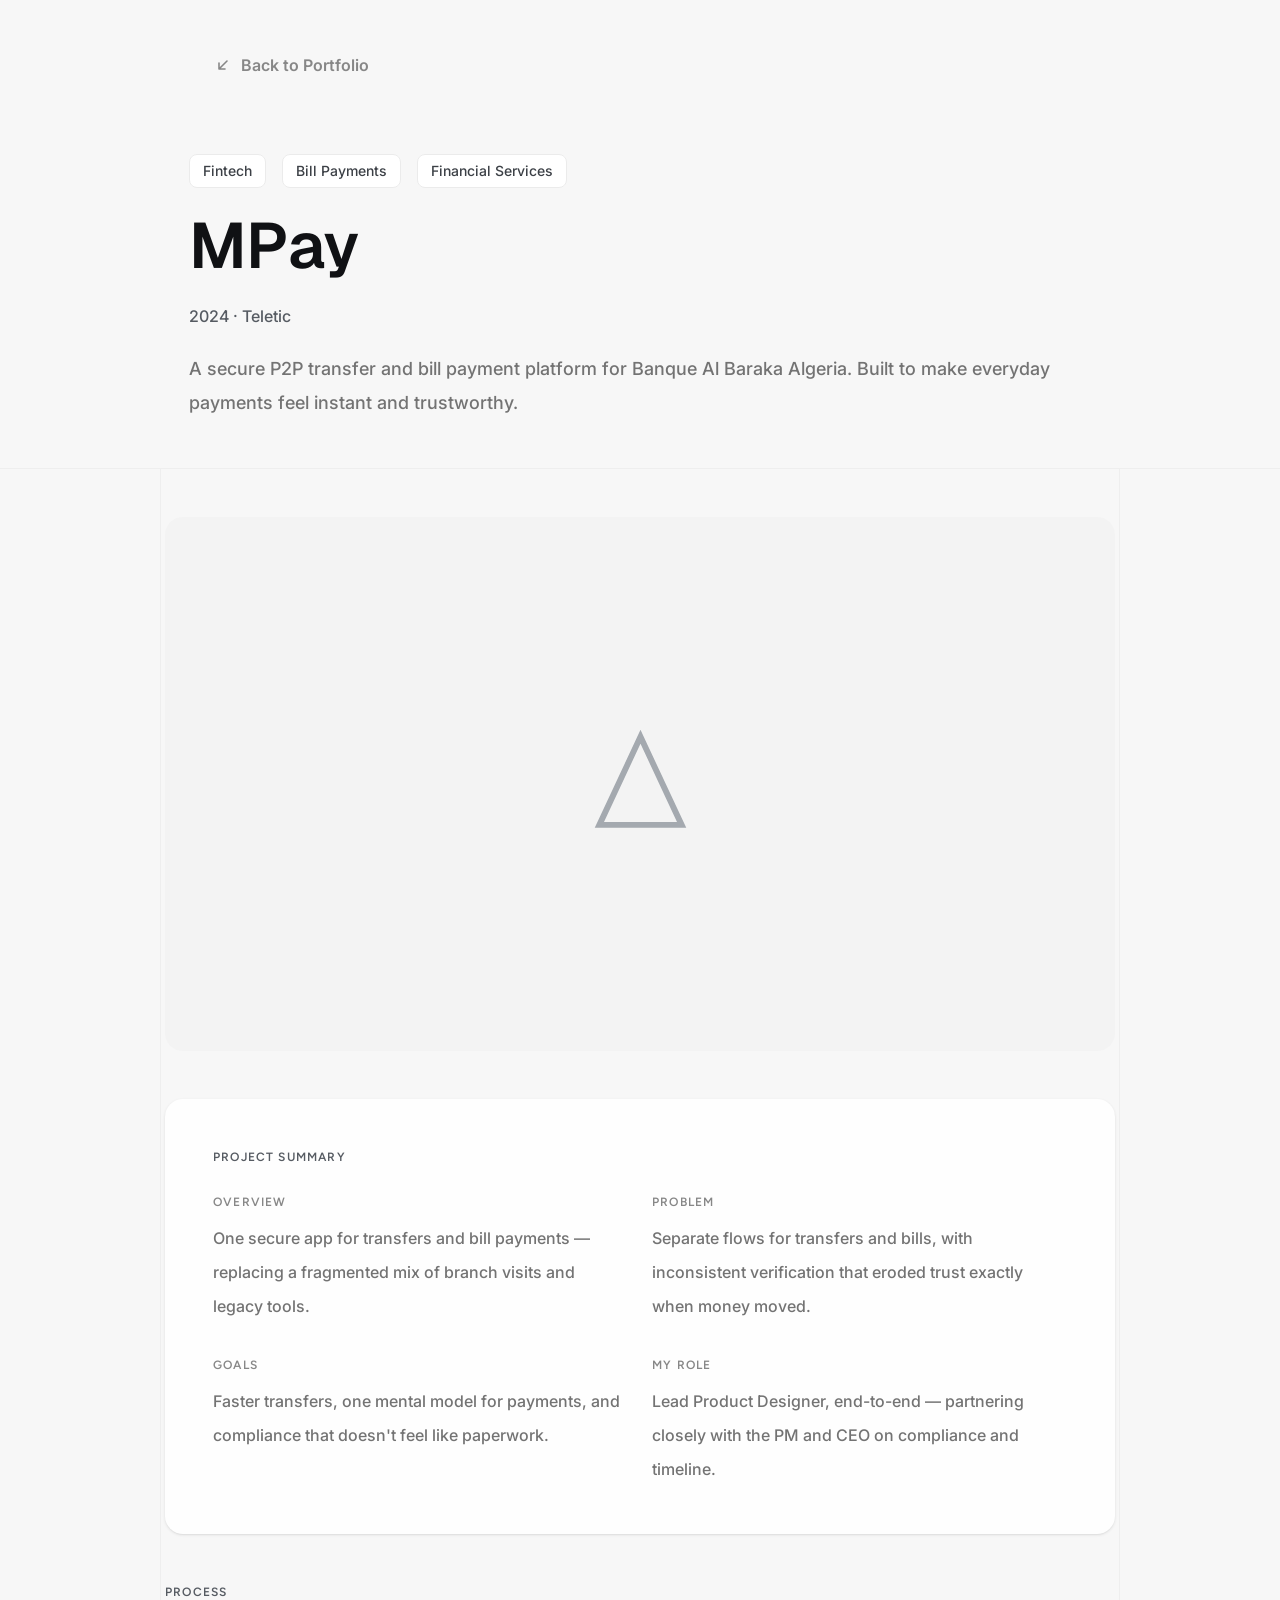
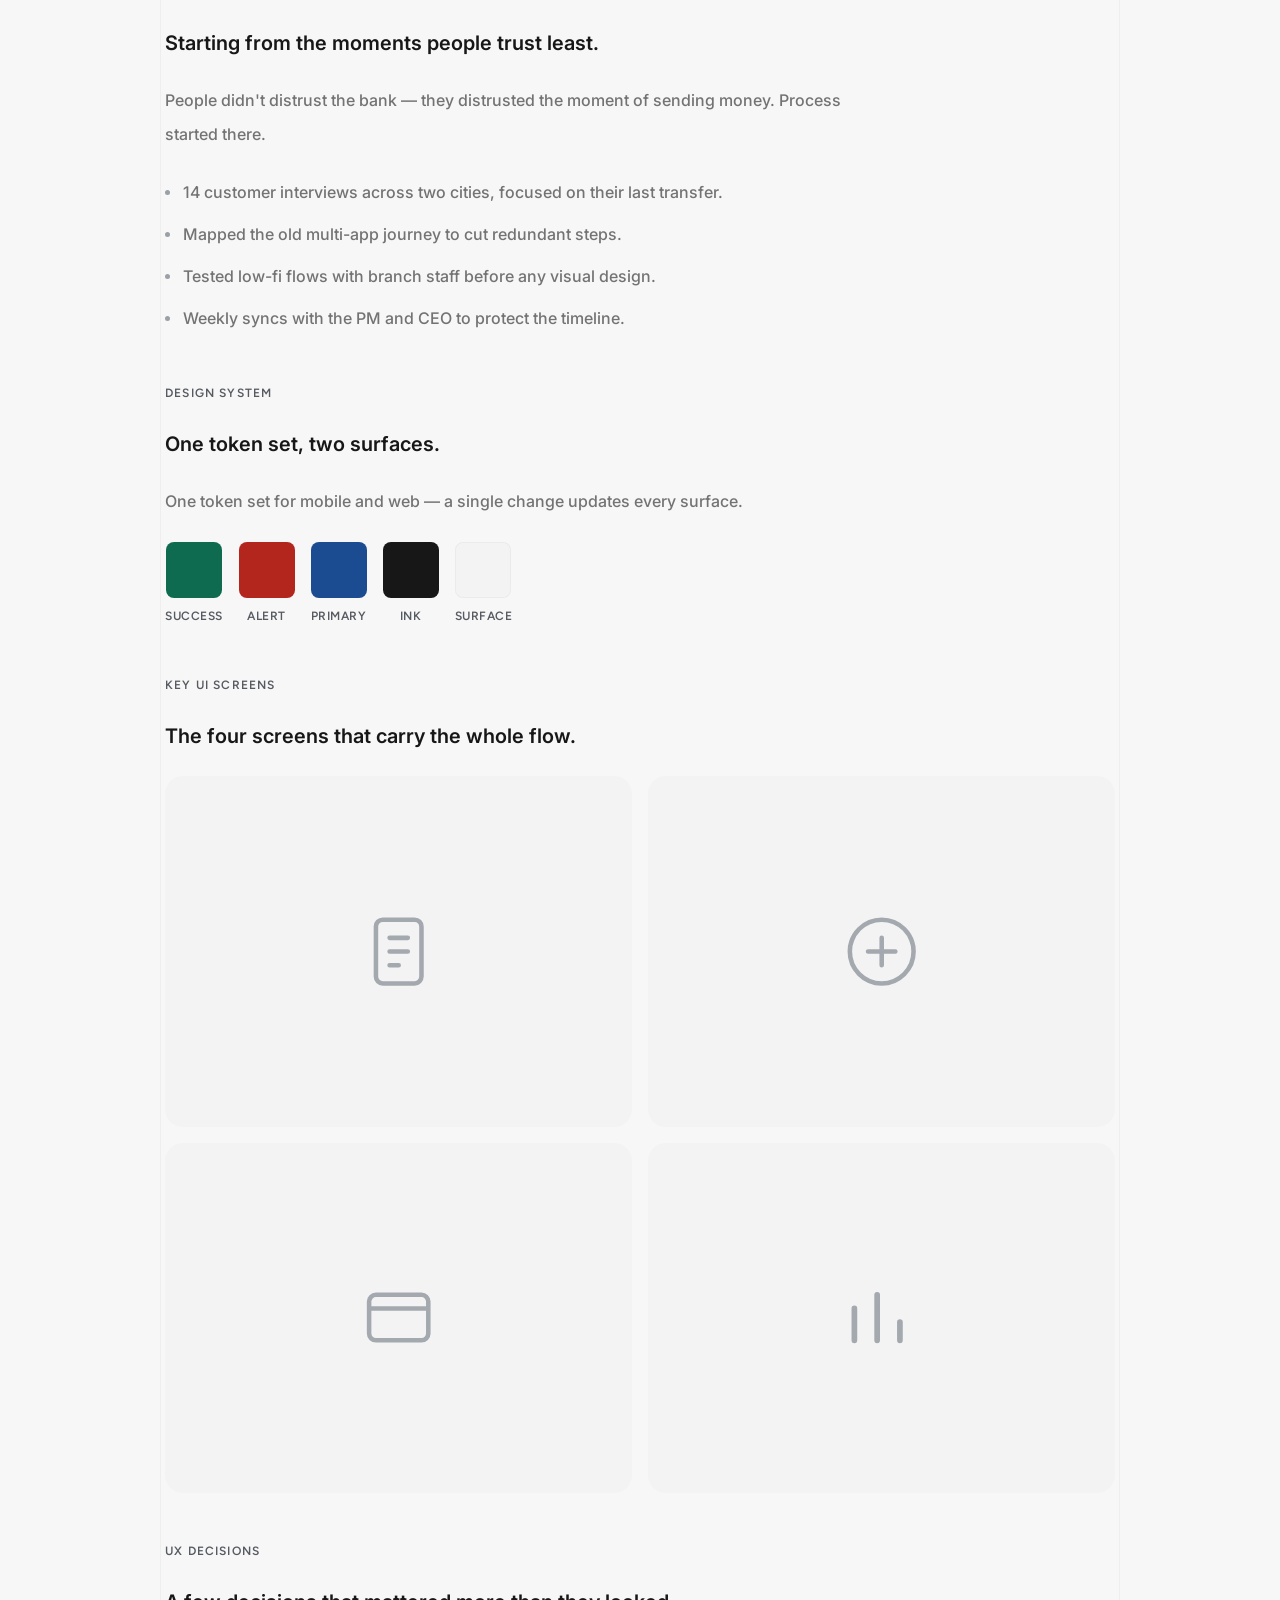
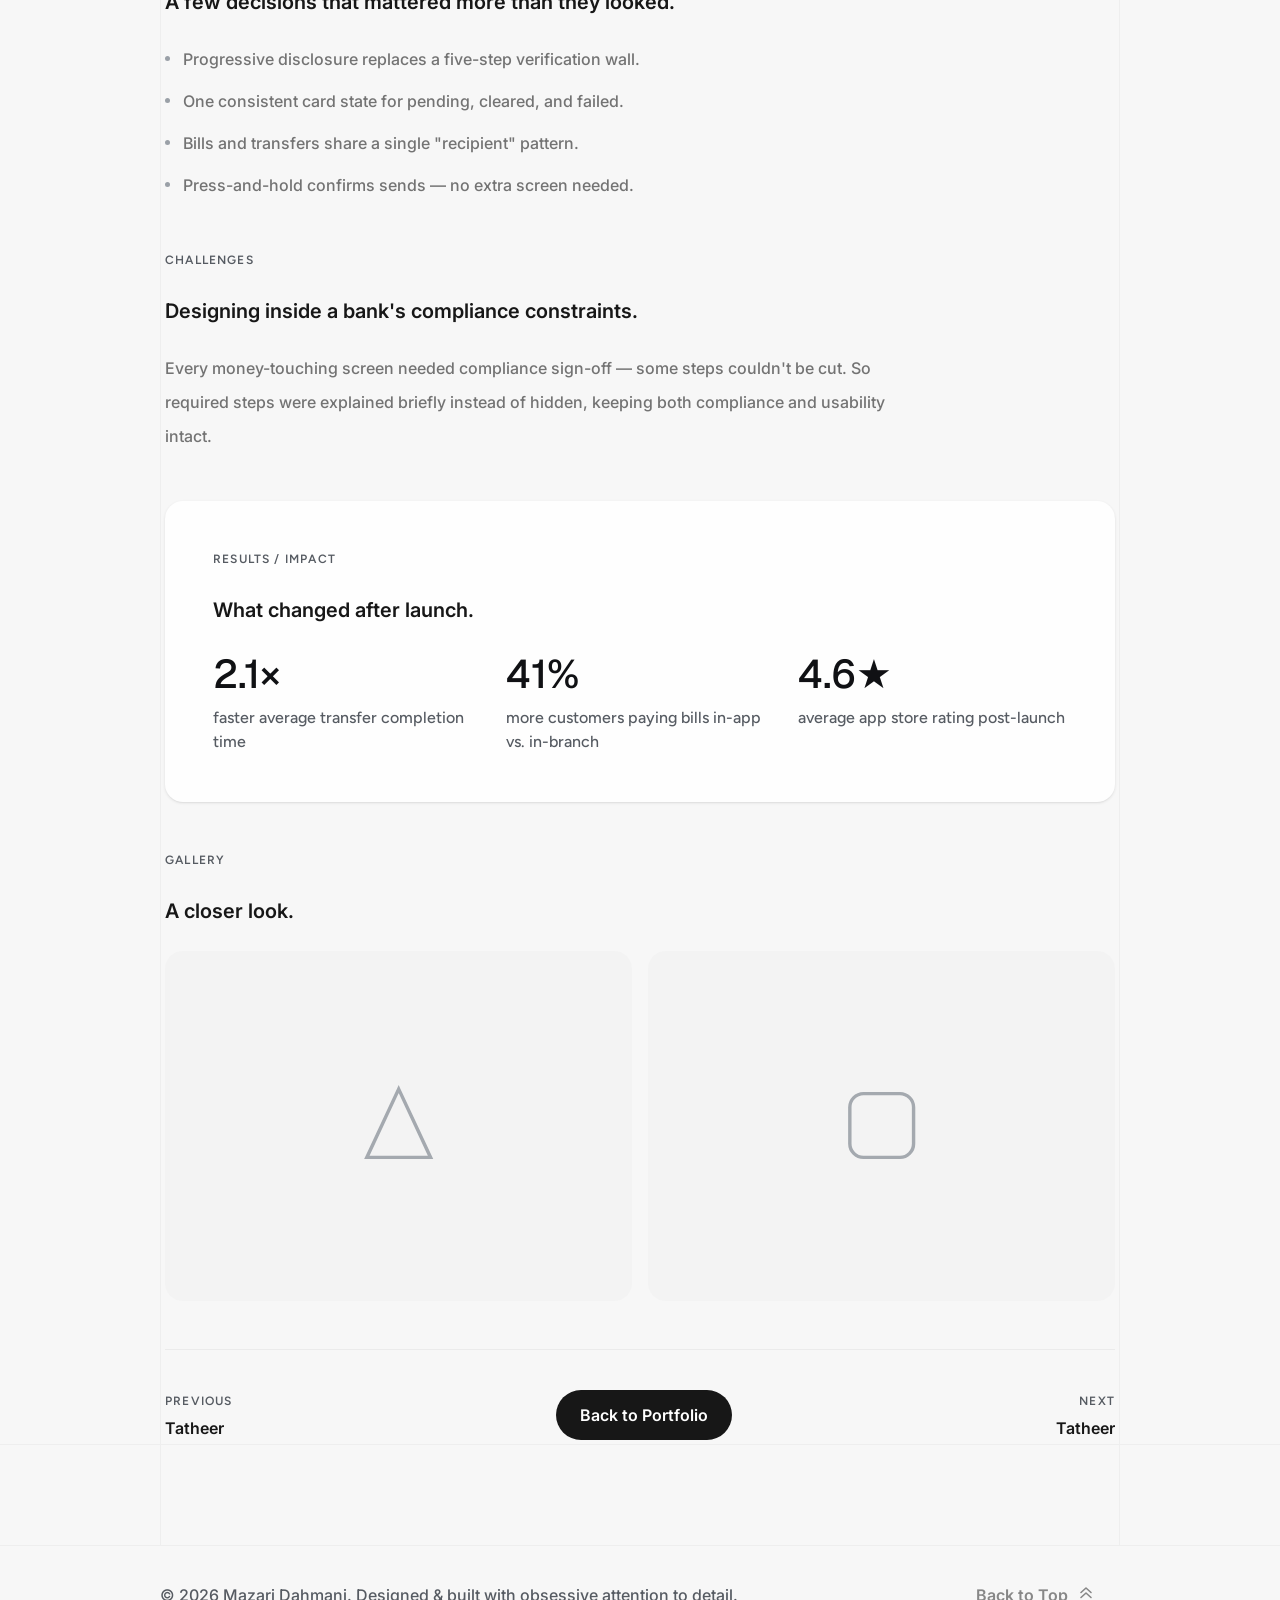
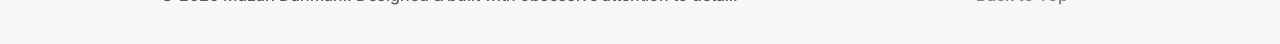
==== mpay.html @ 6eddabc9 "Initial commit" ====
<!DOCTYPE html>
<html lang="en">
<head>
<meta charset="UTF-8">
<meta name="viewport" content="width=device-width, initial-scale=1.0">
<title>MPay — Case Study — Mazari Dahmani</title>
<link rel="icon" href="assets/favicon/favicon.ico" sizes="any">
<link rel="icon" type="image/png" sizes="16x16" href="assets/favicon/favicon-16x16.png">
<link rel="icon" type="image/png" sizes="32x32" href="assets/favicon/favicon-32x32.png">
<link rel="icon" type="image/png" sizes="48x48" href="assets/favicon/favicon-48x48.png">
<link rel="apple-touch-icon" sizes="180x180" href="assets/favicon/apple-touch-icon.png">
<meta name="description" content="MPay — a P2P money transfer and bill payment platform designed for Banque Al Baraka Algeria, across mobile and web.">
<link rel="preconnect" href="https://fonts.googleapis.com">
<link rel="preconnect" href="https://fonts.gstatic.com" crossorigin>
<link href="https://fonts.googleapis.com/css2?family=Geist:wght@500;600&family=Inter:wght@500;600&family=Figtree:wght@500;600;700&display=swap" rel="stylesheet">
<link rel="stylesheet" href="styles/main.css">
<link rel="stylesheet" href="styles/case-study.css">
<link rel="stylesheet" href="styles/cursor.css">
</head>
<body class="cs-body" id="top">

<svg class="icon-sprite" aria-hidden="true">
  <symbol id="icon-arrow-up-right" viewBox="0 0 20 20"><path d="M6 14 14 6M8 6h6v6" stroke="currentColor" stroke-width="1.6" stroke-linecap="round" stroke-linejoin="round" fill="none"/></symbol>
  <symbol id="icon-chevrons-up" viewBox="0 0 20 20"><path d="M5 12.5 10 8l5 4.5M5 7.5 10 3l5 4.5" stroke="currentColor" stroke-width="1.6" stroke-linecap="round" stroke-linejoin="round" fill="none"/></symbol>
</svg>

<main>

  <!-- No top nav on case study pages, by design — immersive, project-focused. -->
  <section class="hero-guide">
    <div class="cs-back-wrap" style="padding-left:24px;padding-right:24px;">
      <a class="btn btn-ghost cs-back" href="index.html#work"><svg viewBox="0 0 20 20"><use href="#icon-arrow-up-right"/></svg>Back to Portfolio</a>
    </div>
    <div class="hero-inner">
      <div class="tag-row">
        <span class="tag">Fintech</span>
        <span class="tag">Bill Payments</span>
        <span class="tag">Financial Services</span>
      </div>
      <h1 class="hero-heading">MPay</h1>
      <div class="cs-hero-meta">
        <p class="exp-dates" style="margin:0;">2024 · Teletic</p>
      </div>
      <p class="hero-lede">A secure P2P transfer and bill payment platform for Banque Al Baraka Algeria. Built to make everyday payments feel instant and trustworthy.</p>
    </div>
  </section>

  <div class="full-bleed-divider"></div>

  <div class="column-guide">
    <div class="section-shell" style="padding-top:48px;">

      <div class="cs-media cs-media-hero reveal">
        <svg viewBox="0 0 40 40" fill="none"><path d="M20 4 34 34H6L20 4Z" stroke="currentColor" stroke-width="2"/></svg>
      </div>

      <div class="cs-card reveal">
        <span class="cs-label">Project Summary</span>
        <div class="cs-grid-2">
          <div class="cs-stack" style="gap:8px;">
            <span class="cs-label" style="color:var(--ink-450);">Overview</span>
            <p class="cs-text">One secure app for transfers and bill payments — replacing a fragmented mix of branch visits and legacy tools.</p>
          </div>
          <div class="cs-stack" style="gap:8px;">
            <span class="cs-label" style="color:var(--ink-450);">Problem</span>
            <p class="cs-text">Separate flows for transfers and bills, with inconsistent verification that eroded trust exactly when money moved.</p>
          </div>
          <div class="cs-stack" style="gap:8px;">
            <span class="cs-label" style="color:var(--ink-450);">Goals</span>
            <p class="cs-text">Faster transfers, one mental model for payments, and compliance that doesn't feel like paperwork.</p>
          </div>
          <div class="cs-stack" style="gap:8px;">
            <span class="cs-label" style="color:var(--ink-450);">My Role</span>
            <p class="cs-text">Lead Product Designer, end-to-end — partnering closely with the PM and CEO on compliance and timeline.</p>
          </div>
        </div>
      </div>

      <div class="cs-flow reveal">
        <span class="cs-label">Process</span>
        <h2 class="case-title">Starting from the moments people trust least.</h2>
        <p class="cs-text">People didn't distrust the bank — they distrusted the moment of sending money. Process started there.</p>
        <ul class="exp-bullets">
          <li><p>14 customer interviews across two cities, focused on their last transfer.</p></li>
          <li><p>Mapped the old multi-app journey to cut redundant steps.</p></li>
          <li><p>Tested low-fi flows with branch staff before any visual design.</p></li>
          <li><p>Weekly syncs with the PM and CEO to protect the timeline.</p></li>
        </ul>
      </div>

      <div class="cs-flow reveal">
        <span class="cs-label">Design System</span>
        <h2 class="case-title">One token set, two surfaces.</h2>
        <p class="cs-text">One token set for mobile and web — a single change updates every surface.</p>
        <div class="cs-swatch-row">
          <div class="cs-swatch"><div class="cs-swatch-chip" style="background:#0f6b4f"></div><span class="cs-label" style="letter-spacing:0.5px;">Success</span></div>
          <div class="cs-swatch"><div class="cs-swatch-chip" style="background:#b3261e"></div><span class="cs-label" style="letter-spacing:0.5px;">Alert</span></div>
          <div class="cs-swatch"><div class="cs-swatch-chip" style="background:#1b4b91"></div><span class="cs-label" style="letter-spacing:0.5px;">Primary</span></div>
          <div class="cs-swatch"><div class="cs-swatch-chip" style="background:#171717"></div><span class="cs-label" style="letter-spacing:0.5px;">Ink</span></div>
          <div class="cs-swatch"><div class="cs-swatch-chip" style="background:#f3f3f3;box-shadow:inset 0 0 0 1px #ebebeb"></div><span class="cs-label" style="letter-spacing:0.5px;">Surface</span></div>
        </div>
      </div>

      <div class="cs-flow reveal">
        <span class="cs-label">Key UI Screens</span>
        <h2 class="case-title">The four screens that carry the whole flow.</h2>
        <div class="cs-screens-grid">
          <div class="cs-screen"><svg viewBox="0 0 40 40" fill="none"><rect x="10" y="6" width="20" height="28" rx="3" stroke="currentColor" stroke-width="2"/><path d="M16 14h8M16 20h8M16 26h4" stroke="currentColor" stroke-width="2" stroke-linecap="round"/></svg></div>
          <div class="cs-screen"><svg viewBox="0 0 40 40" fill="none"><circle cx="20" cy="20" r="14" stroke="currentColor" stroke-width="2"/><path d="M14 20h12M20 14v12" stroke="currentColor" stroke-width="2" stroke-linecap="round"/></svg></div>
          <div class="cs-screen"><svg viewBox="0 0 40 40" fill="none"><rect x="7" y="10" width="26" height="20" rx="3" stroke="currentColor" stroke-width="2"/><path d="M7 16h26" stroke="currentColor" stroke-width="2"/></svg></div>
          <div class="cs-screen"><svg viewBox="0 0 40 40" fill="none"><path d="M8 30V16M18 30V10M28 30v-8" stroke="currentColor" stroke-width="2.5" stroke-linecap="round"/></svg></div>
        </div>
      </div>

      <div class="cs-flow reveal">
        <span class="cs-label">UX Decisions</span>
        <h2 class="case-title">A few decisions that mattered more than they looked.</h2>
        <ul class="exp-bullets">
          <li><p>Progressive disclosure replaces a five-step verification wall.</p></li>
          <li><p>One consistent card state for pending, cleared, and failed.</p></li>
          <li><p>Bills and transfers share a single "recipient" pattern.</p></li>
          <li><p>Press-and-hold confirms sends — no extra screen needed.</p></li>
        </ul>
      </div>

      <div class="cs-flow reveal">
        <span class="cs-label">Challenges</span>
        <h2 class="case-title">Designing inside a bank's compliance constraints.</h2>
        <p class="cs-text">Every money-touching screen needed compliance sign-off — some steps couldn't be cut. So required steps were explained briefly instead of hidden, keeping both compliance and usability intact.</p>
      </div>

      <div class="cs-card reveal">
        <span class="cs-label">Results / Impact</span>
        <h2 class="case-title">What changed after launch.</h2>
        <div class="cs-stats-grid">
          <div class="cs-stat"><span class="section-heading">2.1×</span><span class="proof-views">faster average transfer completion time</span></div>
          <div class="cs-stat"><span class="section-heading">41%</span><span class="proof-views">more customers paying bills in-app vs. in-branch</span></div>
          <div class="cs-stat"><span class="section-heading">4.6★</span><span class="proof-views">average app store rating post-launch</span></div>
        </div>
      </div>

      <div class="cs-flow reveal">
        <span class="cs-label">Gallery</span>
        <h2 class="case-title">A closer look.</h2>
        <div class="cs-gallery-grid">
          <div class="cs-gallery-item"><svg viewBox="0 0 40 40" fill="none"><path d="M20 4 34 34H6L20 4Z" stroke="currentColor" stroke-width="1.5"/></svg></div>
          <div class="cs-gallery-item"><svg viewBox="0 0 40 40" fill="none"><rect x="6" y="6" width="28" height="28" rx="6" stroke="currentColor" stroke-width="1.5"/></svg></div>
        </div>
      </div>

      <nav class="cs-prevnext" aria-label="Case study navigation">
        <a class="cs-prevnext-link" href="tatheer.html">
          <span class="cs-label">Previous</span>
          <span class="exp-role" style="margin:0;">Tatheer</span>
        </a>
        <a class="btn btn-dark" href="index.html#work">Back to Portfolio</a>
        <a class="cs-prevnext-link align-end" href="tatheer.html">
          <span class="cs-label">Next</span>
          <span class="exp-role" style="margin:0;">Tatheer</span>
        </a>
      </nav>

    </div>

    <div class="divider-inline"></div>
    <div class="spacer-band"></div>
  </div>

  <div class="full-bleed-divider"></div>

  <footer class="container-960">
    <div class="site-footer">
      <div>
        <p class="footer-copy">© 2026 Mazari Dahmani. Designed &amp; built with obsessive attention to detail.</p>
      </div>
      <a class="btn btn-ghost footer-top-btn" href="#top">Back to Top <svg><use href="#icon-chevrons-up"/></svg></a>
    </div>
  </footer>

</main>

<script src="scripts/main.js"></script>
<script src="scripts/case-study.js"></script>
<script src="scripts/cursor.js"></script>
</body>
</html>
---- styles/main.css ----
/* ==========================================================================
   MAZARI DAHMANI — PORTFOLIO
   Rebuilt directly from Figma inspection (get_metadata / get_design_context /
   get_variable_defs on node 4895:38312). Every color, spacing, and divider
   value below traces to that data — see FIGMA_QA.md for the source mapping.
   ========================================================================== */

/* ---------- Tokens ---------- */
:root {
  /* surfaces */
  --bg-page: #f7f7f7;
  --card-bg: #fefefe;
  --cert-card-bg: #fefefe;
  --contact-bg: #1b1d21;
  --contact-ring: #f6f7f8;

  /* ink */
  --ink-900: #101114;
  --ink-850: #171717;
  --ink-700: #565b62;
  --ink-600: #737373;
  --ink-500: #7d8289;
  --ink-450: #878787;
  --ink-400: #a4a9af;
  --ink-350: #9aa0a7;
  --ink-300: #3c4046;
  --contact-fg: #f6f7f8;
  --contact-muted: #9aa0a7;

  /* lines */
  --line-hero-guide: #f7f7f7;   /* hero-only vertical guide */
  --line-guide: #eee;           /* main vertical guide + all horizontal dividers */
  --line-tag: #ebebeb;          /* tag/pill borders */
  --line-badge: rgba(16, 17, 20, 0.08);
  --line-contact: rgba(246, 247, 248, 0.14);
  --line-secondary: #ccccc9;    /* Colour/Border/secondary token — contact panel ring */

  /* radius */
  --r-pill: 40px;
  --r-lg: 18px;
  --r-md: 12px;
  --r-sm: 8px;

  /* shadow/sm (two-layer, from Figma variable defs) */
  --shadow-card: 0 1px 3px 0 rgba(0, 0, 0, 0.1), 0 1px 2px -1px rgba(0, 0, 0, 0.1);
  --shadow-card-hover: 0 10px 20px -14px rgba(16, 17, 20, 0.10), 0 2px 6px -2px rgba(16, 17, 20, 0.05);

  /* type */
  --font-geist: 'Geist', sans-serif;
  --font-inter: 'Inter', sans-serif;
  --font-figtree: 'Figtree', sans-serif;

  /* layout */
  --content-w: 960px;
  --guide-inset: 4px;
}

* { box-sizing: border-box; }
html { scroll-behavior: smooth; }

body {
  margin: 0;
  background: var(--bg-page);
  font-family: var(--font-inter);
  color: var(--ink-900);
  -webkit-font-smoothing: antialiased;
  overflow-x: hidden;
}

img, svg { display: block; max-width: 100%; }
a { color: inherit; text-decoration: none; }
button { font: inherit; cursor: pointer; }
ul { margin: 0; padding: 0; list-style: none; }
p { margin: 0; }

:focus-visible {
  outline: 2px solid var(--ink-850);
  outline-offset: 2px;
}

@media (prefers-reduced-motion: reduce) {
  html { scroll-behavior: auto; }
  * { animation-duration: 0.01ms !important; transition-duration: 0.01ms !important; }
}

.icon-sprite { position: absolute; width: 0; height: 0; overflow: hidden; }

/* ---------- Layout helpers ---------- */
.container-960 {
  width: min(var(--content-w), 100% - 32px);
  margin-inline: auto;
}

.full-bleed-divider {
  height: 1px;
  width: 100%;
  background: var(--line-guide);
}

.hero-guide {
  width: min(var(--content-w), 100% - 32px);
  margin-inline: auto;
  border-left: 1px solid var(--line-hero-guide);
  border-right: 1px solid var(--line-hero-guide);
  padding-inline: var(--guide-inset);
}

.column-guide {
  width: min(var(--content-w), 100% - 32px);
  margin-inline: auto;
  border-left: 1px solid var(--line-guide);
  border-right: 1px solid var(--line-guide);
  padding-inline: var(--guide-inset);
}

.spacer-band { height: 100px; }

/* Every divider node in Figma is x:0, width:1280 — i.e. it spans the full
   root frame edge-to-edge, not just the 960px guide column it visually
   sits between. Confirmed via get_metadata on multiple divider nodes
   (4895:38348, 4895:38501, etc.) — all report width:1280 regardless of
   position in the stack. Since these dividers are nested inside
   .column-guide (960px, centered, padded), a plain 100% width only
   reaches the guide's own width — this formula breaks them out to the
   true viewport width instead, and stays correct at any breakpoint
   because .column-guide is itself always centered with symmetric padding. */
.divider-inline {
  height: 1px;
  background: var(--line-guide);
  width: 100vw;
  margin-left: calc(50% - 50vw);
}

.eyebrow-row { display: flex; flex-direction: column; gap: 16px; align-items: flex-start; padding-inline: 24px; }

.eyebrow-badge {
  display: inline-flex;
  align-items: center;
  align-self: flex-start;
  gap: 8px;
  padding: 8px 12px;
  background: var(--card-bg);
  border: 1px solid var(--line-badge);
  border-radius: var(--r-md);
  box-shadow: var(--shadow-card);
  font-family: var(--font-figtree);
  font-weight: 600;
  font-size: 12px;
  line-height: 21px;
  letter-spacing: 1.18px;
  text-transform: uppercase;
  color: var(--ink-700);
}

.section-heading {
  font-family: var(--font-geist);
  font-weight: 500;
  font-size: 40px;
  line-height: 48px;
  color: var(--ink-900);
  max-width: 640px;
}

.section-shell {
  padding-top: 89px;
  padding-bottom: 4px;
  display: flex;
  flex-direction: column;
  gap: 48px;
}

/* ---------- Buttons & tags ---------- */
.btn {
  display: inline-flex;
  align-items: center;
  justify-content: center;
  gap: 8px;
  border-radius: var(--r-pill);
  font-family: var(--font-inter);
  font-weight: 600;
  font-size: 16px;
  line-height: 22px;
  white-space: nowrap;
  border: none;
  padding: 14px 24px;
  transition: background-color 250ms ease-out, color 250ms ease-out, border-color 250ms ease-out, transform 250ms ease-out, box-shadow 250ms ease-out;
}

.btn-dark { background: var(--ink-850); color: #fff; }
.btn-dark:hover { background: var(--ink-900); transform: translateY(-4px); box-shadow: var(--shadow-card-hover); }
.btn-ghost { background: transparent; color: var(--ink-450); }
.btn-ghost:hover { background: var(--line-guide); color: var(--ink-900); transform: translateY(-4px); box-shadow: var(--shadow-card-hover); }
.btn-outline {
  background: transparent;
  color: var(--ink-850);
  border: 1.5px solid var(--line-hero-guide);
  padding: 14px 20px;
  align-self: flex-start;
}
.btn-light { background: var(--card-bg); color: var(--contact-bg); width: 100%; }
.btn-light:hover { background: var(--line-guide); transform: translateY(-4px); box-shadow: var(--shadow-card-hover); }

.btn svg { width: 20px; height: 20px; flex-shrink: 0; }
.tag-row { display: flex; gap: 16px; align-items: flex-start; flex-wrap: wrap; }
.tag {
  background: #fff;
  border: 1px solid var(--line-tag);
  border-radius: var(--r-sm);
  padding: 7px 13px;
  font-family: var(--font-inter);
  font-weight: 500;
  font-size: 14px;
  line-height: 18px;
  color: var(--ink-300);
}

/* ---------- Nav ---------- */
.site-nav-wrap {
  position: sticky;
  top: 24px;
  z-index: 40;
  display: flex;
  justify-content: center;
  padding: 0 16px;
}

.site-nav {
  display: flex;
  align-items: center;
  gap: 4px;
  background: rgba(254, 254, 254, 0.5);
  border-radius: 44px;
  padding: 8px 16px;
  max-width: 100%;
  overflow-x: auto;
}

.nav-link {
  display: inline-flex;
  align-items: center;
  gap: 8px;
  padding: 12px 20px;
  border-radius: var(--r-pill);
  font-family: var(--font-inter);
  font-weight: 600;
  font-size: 14px;
  line-height: 22px;
  color: var(--ink-700);
  background: transparent;
  border: none;
  white-space: nowrap;
  transition: color 250ms ease-out, background-color 250ms ease-out, transform 250ms ease-out, box-shadow 250ms ease-out;
}
.nav-link:hover { color: var(--ink-900); }
.nav-link svg { width: 20px; height: 20px; }
.nav-icon {
  width: 20px;
  height: 20px;
  flex-shrink: 0;
  display: block;
  image-rendering: -webkit-optimize-contrast;
}
.nav-cta { background: var(--ink-850); color: #fff; padding: 14px 24px; }
.nav-cta:hover { background: var(--ink-900); color: #fff; transform: translateY(-2px); box-shadow: var(--shadow-card-hover); }

.nav-toggle { display: none; }

/* ---------- Hero ---------- */
.hero-inner {
  display: flex;
  flex-direction: column;
  gap: 24px;
  align-items: flex-start;
  padding: 64px 24px 48px;
}

.hero-top { display: flex; flex-direction: column; gap: 16px; align-items: flex-start; }

.avatar {
  width: 100px;
  height: 100px;
  border-radius: 50%;
  display: block;
  object-fit: cover;
  flex-shrink: 0;
  border: 1px solid #FFFFFF;
}

.eyebrow-name {
  font-family: var(--font-inter);
  font-weight: 500;
  font-size: 18px;
  line-height: 34px;
  color: var(--ink-600);
  text-transform: uppercase;
  letter-spacing: 0.5px;
}

.hero-heading {
  font-family: var(--font-geist);
  font-weight: 600;
  font-size: 64px;
  line-height: 68px;
  color: var(--ink-900);
  margin: 0;
}
.hero-heading span { display: block; color: var(--ink-450); }

.hero-lede {
  font-family: var(--font-inter);
  font-weight: 500;
  font-size: 18px;
  line-height: 34px;
  color: var(--ink-600);
  max-width: 900px;
}

.hero-meta { display: flex; gap: 16px; align-items: center; flex-wrap: wrap; }
.hero-meta-item { display: flex; gap: 4px; align-items: center; }
.hero-meta-icon { width: 18px; height: 18px; flex-shrink: 0; display: block; }
.hero-meta-item span {
  font-family: var(--font-inter);
  font-weight: 500;
  font-size: 16px;
  line-height: 34px;
  color: var(--ink-500);
}

.hero-actions { display: flex; gap: 16px; align-items: center; flex-wrap: wrap; }
.hero-actions svg { width: 20px; height: 20px; }

/* ---------- Texture band ---------- */
/* Frame 4895:38349 in Figma: 960x100, overflow-clip. Pattern node 4895:38350
   sits inside it at w-960 h-306, centered (left/top 50%, -50% translate),
   opacity 5%. The uploaded asset is Figma's own export of that pattern
   already fitted to this exact frame, so object-fit: cover reproduces
   Figma's fill/crop behavior for the parts of the page where the frame's
   960px width gets scaled down responsively. */
.texture-band {
  height: 100px;
  position: relative;
  overflow: hidden;
}
.texture-band-pattern {
  position: absolute;
  inset: 0;
  width: 100%;
  height: 100%;
  object-fit: cover;
  object-position: center;
  opacity: 0.05;
  pointer-events: none;
}

/* ---------- Social proof ---------- */
.proof-grid {
  display: grid;
  grid-template-columns: repeat(2, 1fr);
  gap: 16px;
}
.proof-card {
  background: var(--card-bg);
  border-radius: var(--r-sm);
  box-shadow: var(--shadow-card);
  padding: 24px;
  display: flex;
  flex-direction: column;
  gap: 12px;
  border: 1px solid transparent;
  cursor: pointer;
  transition: transform 300ms ease-out, box-shadow 300ms ease-out, border-color 300ms ease-out;
}
.proof-card:hover {
  transform: translateY(-4px);
  box-shadow: var(--shadow-card-hover);
  border-color: var(--line-tag);
}
.proof-icon {
  display: block;
  flex-shrink: 0;
  align-self: flex-start;
  filter: grayscale(100%);
  transition: filter 300ms ease-out;
}
.proof-card:hover .proof-icon { filter: grayscale(0%); }
.proof-handle { font-family: var(--font-figtree); font-weight: 500; font-size: 16px; line-height: 32px; color: var(--ink-400); }
.proof-views { font-family: var(--font-figtree); font-weight: 500; font-size: 16px; line-height: 24px; color: var(--ink-700); }

/* ---------- Work experience ---------- */
.exp-list { display: flex; flex-direction: column; gap: 16px; }
.exp-card {
  background: var(--card-bg);
  border-radius: var(--r-lg);
  box-shadow: var(--shadow-card);
  padding: 24px;
  display: flex;
  flex-direction: column;
  gap: 24px;
  border: 1px solid transparent;
  cursor: pointer;
  transition: transform 300ms ease-out, box-shadow 300ms ease-out, border-color 300ms ease-out;
}
.exp-card:hover {
  transform: translateY(-4px);
  box-shadow: var(--shadow-card-hover);
  border-color: var(--line-tag);
}
.exp-head { display: flex; gap: 16px; align-items: center; }
.exp-logo {
  width: 40px;
  height: 40px;
  flex-shrink: 0;
  display: block;
  filter: grayscale(100%);
  transition: filter 300ms ease-out;
}
.exp-card:hover .exp-logo { filter: grayscale(0%); }
.exp-logo-mark {
  /* Figma's "Mask group" logo node has no background or radius of its
     own — it's the bare vector shape at 40x40, confirmed via fresh
     get_design_context on 4929:8054. */
}
.exp-logo-photo {
  /* Figma's Teletic logo sits in a 40x40 container with radius:10px
     and overflow:hidden clipping an oversized cropped photo — confirmed
     via fresh get_design_context on 4929:8082. */
  border-radius: 10px;
  overflow: hidden;
  object-fit: cover;
}
.exp-role { font-family: var(--font-inter); font-weight: 600; font-size: 16px; line-height: 24px; color: var(--ink-850); margin: 0 0 4px; }
.exp-dates { font-family: var(--font-inter); font-weight: 500; font-size: 16px; line-height: 24px; color: var(--ink-700); margin: 0; }
.exp-bullets { display: flex; flex-direction: column; gap: 8px; }
.exp-bullets li { display: flex; gap: 13px; align-items: flex-start; }
.exp-bullets li::before {
  content: '';
  width: 5px;
  height: 5px;
  border-radius: 2.5px;
  background: var(--ink-350);
  margin-top: 14.5px;
  flex-shrink: 0;
}
.exp-bullets p { font-family: var(--font-inter); font-weight: 500; font-size: 16px; line-height: 34px; color: var(--ink-600); }

/* ---------- Case studies ---------- */
.case-grid { display: grid; grid-template-columns: repeat(2, 1fr); gap: 16px; }
.case-card {
  background: var(--card-bg);
  border-radius: var(--r-lg);
  box-shadow: 0 1px 2px 0 rgba(16, 17, 20, 0.05);
  overflow: hidden;
  display: flex;
  flex-direction: column;
  border: 1px solid transparent;
  cursor: pointer;
  transition: transform 300ms ease-out, box-shadow 300ms ease-out, border-color 300ms ease-out;
}
.case-card:hover {
  transform: translateY(-4px);
  box-shadow: var(--shadow-card-hover);
  border-color: var(--line-tag);
}
.case-figure {
  height: 248px;
  background: #f3f3f3;
  display: flex;
  align-items: center;
  justify-content: center;
  overflow: hidden;
}
.case-figure img { display: block; max-width: 100%; max-height: 100%; filter: grayscale(100%); transition: filter 300ms ease-out; }
.case-card:hover .case-figure img { filter: grayscale(0%); }
.case-body { padding: 24px; display: flex; flex-direction: column; gap: 16px; }
.case-title-row { display: flex; align-items: baseline; justify-content: space-between; }
.case-title { font-family: var(--font-inter); font-weight: 600; font-size: 20px; line-height: 32px; color: var(--ink-850); margin: 0; }
.case-year { font-family: var(--font-figtree); font-weight: 500; font-size: 16px; color: var(--ink-700); }
.case-desc { font-family: var(--font-figtree); font-weight: 500; font-size: 18px; line-height: 23.8px; color: var(--ink-600); }

/* ---------- Certifications ---------- */
.cert-grid { display: grid; grid-template-columns: repeat(2, 1fr); gap: 16px; }
.cert-card {
  background: var(--cert-card-bg);
  border-radius: var(--r-lg);
  box-shadow: var(--shadow-card);
  padding: 24px;
  display: flex;
  flex-direction: column;
  gap: 24px;
  border: 1px solid transparent;
  cursor: pointer;
  transition: transform 300ms ease-out, box-shadow 300ms ease-out, border-color 300ms ease-out;
}
.cert-card:hover {
  transform: translateY(-4px);
  box-shadow: var(--shadow-card-hover);
  border-color: var(--line-tag);
}
.cert-icon { display: block; height: 40px; width: auto; filter: grayscale(100%); transition: filter 300ms ease-out; }
.cert-card:hover .cert-icon { filter: grayscale(0%); }
.cert-name { font-family: var(--font-inter); font-weight: 600; font-size: 20px; line-height: 32px; color: var(--ink-850); margin: 0; }
.cert-issued { font-family: var(--font-figtree); font-weight: 500; font-size: 18px; line-height: 24.6px; color: var(--ink-400); }
.cert-id {
  display: flex;
  flex-direction: column;
  gap: 2px;
  font-family: var(--font-inter);
  font-size: 16px;
  color: var(--ink-700);
}
.cert-id-label { font-weight: 500; }
.cert-id-value { font-weight: 500; }

/* ---------- Contact ---------- */
.contact-outer { padding-top: 89px; padding-bottom: 4px; }
.contact-ring {
  background: transparent;
  border: 2px solid var(--line-secondary);
  border-radius: var(--r-lg);
  overflow: hidden;
}
.contact-panel {
  background: var(--contact-bg);
  border-radius: calc(var(--r-lg) - 2px);
  padding: 48px;
  display: flex;
  gap: 80px;
  position: relative;
  overflow: hidden;
}
/* Real pattern asset is already cropped by Figma to exactly the sliver
   visible within the panel — confirmed by computing where the full
   960x306 pattern (centered at panel-center + (520,-402)) intersects
   the panel's 948x750 bounds: it lands flush with the top-right corner,
   434x126, 0px inset on both the top and right edges. No further
   positioning math needed; the asset's own size IS the placement. */
.contact-panel-texture {
  position: absolute;
  top: 0;
  right: 0;
  width: 434px;
  height: 126px;
  opacity: 0.05;
  z-index: -1;
  pointer-events: none;
  display: block;
}
.contact-col { flex: 1; min-width: 0; display: flex; flex-direction: column; gap: 40px; }
.contact-header-group { display: flex; flex-direction: column; gap: 16px; }
.contact-heading { font-family: var(--font-geist); font-weight: 500; font-size: 40px; line-height: 48px; color: var(--contact-fg); margin: 0; }
.contact-lede { font-family: var(--font-inter); font-weight: 500; font-size: 16px; line-height: 34px; color: var(--ink-600); max-width: 386px; margin: 0; }
.contact-links { display: flex; flex-direction: column; }
.contact-link-row, .contact-info-row {
  display: flex;
  align-items: center;
  justify-content: space-between;
  padding: 20px 0;
  border-bottom: 1px solid var(--line-contact);
  width: 100%;
}
.contact-link-row {
  background: none;
  border-left: none;
  border-right: none;
  border-top: none;
  color: inherit;
  text-align: left;
  transition: border-color 250ms ease-out;
}
.contact-link-row:hover { border-bottom-color: rgba(246, 247, 248, 0.35); }
.contact-link-icon { width: 16px; height: 16px; flex-shrink: 0; display: block; align-self: center; }
.contact-row-text { display: flex; flex-direction: column; gap: 6px; align-items: flex-start; }
.contact-row-label { display: block; font-family: var(--font-figtree); font-weight: 600; font-size: 12px; line-height: 16px; letter-spacing: 0.06em; text-transform: uppercase; color: var(--contact-muted); }
.contact-row-value { display: block; font-family: var(--font-inter); font-weight: 600; font-size: 16px; line-height: 22px; color: var(--contact-fg); }

.contact-form-col { flex: 1; min-width: 0; display: flex; flex-direction: column; align-items: center; justify-content: flex-end; gap: 24px; }
.contact-plane-wrap {
  width: 212px;
  height: 212px;
  display: flex;
  align-items: center;
  justify-content: center;
  flex-shrink: 0;
}
.contact-plane {
  display: block;
  width: 217px;
  height: 216px;
  max-width: 100%;
  will-change: transform;
  transform: translate3d(0, 0, 0) rotate(0deg);
}
.contact-form { display: flex; flex-direction: column; gap: 24px; width: 100%; }
.field { display: flex; flex-direction: column; gap: 8px; width: 100%; }
.field label { font-family: var(--font-inter); font-weight: 600; font-size: 14px; line-height: 20px; color: var(--contact-muted); }
.field input, .field textarea {
  background: rgba(246, 247, 248, 0.04);
  border: 1px solid rgba(246, 247, 248, 0.1);
  border-radius: var(--r-md);
  padding: 16px;
  font-family: var(--font-inter);
  font-weight: 600;
  font-size: 16px;
  color: var(--contact-fg);
  width: 100%;
}
.field textarea { resize: vertical; min-height: 88px; font-family: var(--font-inter); }
.field input::placeholder, .field textarea::placeholder { color: var(--ink-700); }

/* ---------- Footer ---------- */
.site-footer {
  padding: 24px 0;
  display: flex;
  align-items: center;
  justify-content: space-between;
  gap: 24px;
  flex-wrap: wrap;
}
.footer-copy { font-family: var(--font-inter); font-weight: 500; font-size: 16px; line-height: 21px; color: var(--ink-700); margin: 0; }
.footer-top-btn svg { width: 20px; height: 20px; }

/* ---------- Responsive ---------- */
@media (max-width: 860px) {
  .hero-heading { font-size: 44px; line-height: 50px; }
  .section-heading { font-size: 32px; line-height: 38px; }
  .proof-grid, .case-grid, .cert-grid { grid-template-columns: 1fr; }
  .contact-panel { flex-direction: column; gap: 48px; padding: 32px; }
  .contact-plane-wrap { display: none; }
  .site-footer { flex-direction: column; align-items: flex-start; }
}

@media (max-width: 640px) {
  .nav-link span.nav-label { display: none; }
  .nav-link { padding: 12px; }
  .nav-cta { padding: 14px 18px; }
  .hero-heading { font-size: 34px; line-height: 40px; }
  .hero-inner { padding: 48px 16px 32px; }
  .section-shell { padding-top: 56px; gap: 32px; }
  .eyebrow-row { padding-left: 16px; padding-right: 16px; }
}
---- styles/case-study.css ----
/* ==========================================================================
   CASE STUDY PAGES — structure only, zero new typography.
   Every piece of text on these pages uses an existing class from
   main.css (hero-heading, hero-lede, eyebrow-badge, exp-role, exp-dates,
   case-title, exp-bullets, proof-views, section-heading, tag). This file
   adds only the non-typographic building blocks a long-form page needs:
   card containers, grids, and reused shadow/radius/spacing tokens —
   nothing here introduces a new font-size, weight, or color.
   ========================================================================== */

/* Page-load transition: quiet fade, not a flashy one */
body.cs-body { opacity: 0; animation: cs-page-in 450ms ease-out forwards; }
@keyframes cs-page-in {
  from { opacity: 0; transform: translateY(8px); }
  to { opacity: 1; transform: translateY(0); }
}

/* Scroll-reveal, applied via IntersectionObserver in case-study.js.
   Slower than the site's 250-300ms hover transitions on purpose — this
   is a content reveal, not a response to a hover/click. */
.reveal { opacity: 0; transform: translateY(24px); transition: opacity 700ms ease-out, transform 700ms ease-out; }
.reveal.is-visible { opacity: 1; transform: translateY(0); }

@media (prefers-reduced-motion: reduce) {
  body.cs-body { opacity: 1; animation: none; }
  .reveal { opacity: 1; transform: none; }
}

/* ---------- Back link — reuses .btn.btn-ghost exactly, just adds the
   page-specific top spacing and a reversed arrow ---------- */
.cs-back-wrap { padding: 40px 0 0; }
.cs-back svg { transform: rotate(180deg); }

/* ---------- Hero meta line (year · company) — reuses .exp-dates'
   exact text properties via that same class in the markup; this just
   adds the icon-free row layout ---------- */
.cs-hero-meta { display: flex; align-items: center; gap: 12px; }

/* ---------- Card: reserved for the two blocks that genuinely benefit
   from a bounded surface — Project Summary and Results/Impact metrics.
   Still a direct copy of exp-card/cert-card's own properties. ---------- */
.cs-card {
  background: var(--card-bg);
  border-radius: var(--r-lg);
  box-shadow: var(--shadow-card);
  padding: 48px;
  display: flex;
  flex-direction: column;
  gap: 24px;
}

/* Small label — identical text properties to .eyebrow-badge
   (Figtree/600/12px/uppercase/tracked/ink-700), no pill background. */
.cs-label {
  font-family: var(--font-figtree);
  font-weight: 600;
  font-size: 12px;
  line-height: 21px;
  letter-spacing: 1.18px;
  text-transform: uppercase;
  color: var(--ink-700);
}

/* Body copy — identical properties to .exp-bullets p */
.cs-text { font-family: var(--font-inter); font-weight: 500; font-size: 16px; line-height: 34px; color: var(--ink-600); margin: 0; max-width: 720px; }

/* A plain flowing section — typography and whitespace only, no
   surface, no border, no shadow. This is the default for most of the
   page now; .cs-card is the exception, not the rule. */
.cs-flow { display: flex; flex-direction: column; gap: 24px; }

/* ---------- Layout grids (structure only) ---------- */
.cs-grid-2 { display: grid; grid-template-columns: repeat(2, 1fr); gap: 32px 24px; }
.cs-stack { display: flex; flex-direction: column; gap: 24px; }

/* ---------- Hero / gallery media — reuses .case-figure's exact
   surface treatment (#f3f3f3, centered icon, ink-400). Flows directly
   on the page — no outer card/padding wrapping it. */
.cs-media { background: #f3f3f3; border-radius: var(--r-lg); display: flex; align-items: center; justify-content: center; overflow: hidden; }
.cs-media-hero { aspect-ratio: 16/9; }
.cs-media svg { width: 22%; height: 22%; color: var(--ink-400); }

/* ---------- Design system swatches ---------- */
.cs-swatch-row { display: flex; gap: 16px; flex-wrap: wrap; }
.cs-swatch { display: flex; flex-direction: column; gap: 8px; align-items: center; }
.cs-swatch-chip { width: 56px; height: 56px; border-radius: var(--r-sm); }

/* ---------- Key UI Screens / final gallery — same hover language
   already established on the homepage (4px lift + shadow-card-hover).
   These are image placeholders, not content cards — they flow inside
   a plain section, not wrapped in an outer bordered container. */
.cs-screens-grid, .cs-gallery-grid { display: grid; grid-template-columns: repeat(2, 1fr); gap: 16px; }
.cs-screen, .cs-gallery-item {
  background: #f3f3f3;
  border-radius: var(--r-lg);
  aspect-ratio: 4/3;
  display: flex;
  align-items: center;
  justify-content: center;
  transition: transform 300ms ease-out, box-shadow 300ms ease-out;
}
.cs-screen svg, .cs-gallery-item svg { width: 26%; height: 26%; color: var(--ink-400); transition: transform 300ms ease-out; }
.cs-screen:hover, .cs-gallery-item:hover { transform: translateY(-4px); box-shadow: var(--shadow-card-hover); }
.cs-screen:hover svg, .cs-gallery-item:hover svg { transform: scale(1.06); }

/* ---------- Results stat — big number reuses .section-heading's exact
   properties (40px/48 Geist 500), caption reuses .proof-views' exact
   properties (16px Figtree 500) ---------- */
.cs-stats-grid { display: grid; grid-template-columns: repeat(3, 1fr); gap: 24px; }
.cs-stat { display: flex; flex-direction: column; gap: 8px; }

/* ---------- Previous / Next — plain row, hairline top border only ---------- */
.cs-prevnext { display: flex; align-items: center; justify-content: space-between; gap: 24px; flex-wrap: wrap; padding-top: 40px; border-top: 1px solid var(--line-tag); }
.cs-prevnext-link { display: flex; flex-direction: column; gap: 4px; transition: opacity 250ms ease-out; }
.cs-prevnext-link:hover { opacity: 0.6; }
.cs-prevnext-link.align-end { text-align: right; align-items: flex-end; }

@media (max-width: 720px) {
  .cs-grid-2, .cs-screens-grid, .cs-gallery-grid, .cs-stats-grid { grid-template-columns: 1fr; }
  .cs-card { padding: 32px 24px; }
  .cs-prevnext-link.align-end { text-align: left; align-items: flex-start; }
}
---- styles/cursor.css ----
/* ==========================================================================
   CUSTOM CURSOR
   A small solid dot with a thin, light-gray ring around it — fixed
   neutral colors reused from the existing token set (--ink-900 for the
   dot, --ink-400 for the ring stroke), not a new color. Position and
   scale are handled by separate elements (a positioning "wrap" driven
   every frame by JS, and an inner dot/ring that only ever animates
   scale/size) so the continuous 60fps position updates never fight
   with the CSS transition used for the hover/click scale changes.
   Only enabled for fine-pointer, hover-capable devices with no reduced-
   motion preference — the system cursor is left completely alone
   everywhere else.
   ========================================================================== */

@media (hover: hover) and (pointer: fine) and (prefers-reduced-motion: no-preference) {
  body.has-custom-cursor,
  body.has-custom-cursor a,
  body.has-custom-cursor button,
  body.has-custom-cursor [role="button"] {
    cursor: none;
  }
  /* Text inputs keep the native caret cursor — hiding it there would cost
     real usability for no visual gain. */
  body.has-custom-cursor input,
  body.has-custom-cursor textarea {
    cursor: text;
  }

  .cursor-dot-wrap,
  .cursor-ring-wrap {
    position: fixed;
    top: 0;
    left: 0;
    --cx: 50vw;
    --cy: 50vh;
    transform: translate3d(var(--cx), var(--cy), 0);
    pointer-events: none;
    z-index: 9999;
    will-change: transform;
    transition: opacity 200ms ease-out;
  }

  .cursor-dot,
  .cursor-ring {
    border-radius: 50%;
    transform: translate(-50%, -50%) scale(var(--s, 1));
  }

  .cursor-dot {
    width: 6px;
    height: 6px;
    background: var(--ink-900);
    transition: transform 400ms cubic-bezier(0.34, 1.56, 0.64, 1);
  }

  .cursor-ring {
    width: 28px;
    height: 28px;
    background: transparent;
    border: 1px solid var(--ink-400);
    transition: width 250ms ease-out, height 250ms ease-out, transform 400ms cubic-bezier(0.34, 1.56, 0.64, 1);
  }

  /* Slight enlarge on hover — modest, not exaggerated */
  .cursor-ring.is-hovering { width: 40px; height: 40px; }

  /* Quick shrink on press (fast, linear-ish), then the base rule's
     400ms overshoot easing above takes over on release for the bounce. */
  .cursor-dot.is-clicking,
  .cursor-ring.is-clicking {
    --s: 0.7;
    transition: transform 120ms ease-out;
  }

  body.cursor-hidden .cursor-dot-wrap,
  body.cursor-hidden .cursor-ring-wrap {
    opacity: 0;
  }
}

/* Anywhere the conditions above aren't met, the custom cursor never even
   renders — belt-and-suspenders alongside the JS environment check. */
@media not all and (hover: hover) and (pointer: fine) and (prefers-reduced-motion: no-preference) {
  .cursor-dot-wrap, .cursor-ring-wrap { display: none !important; }
}
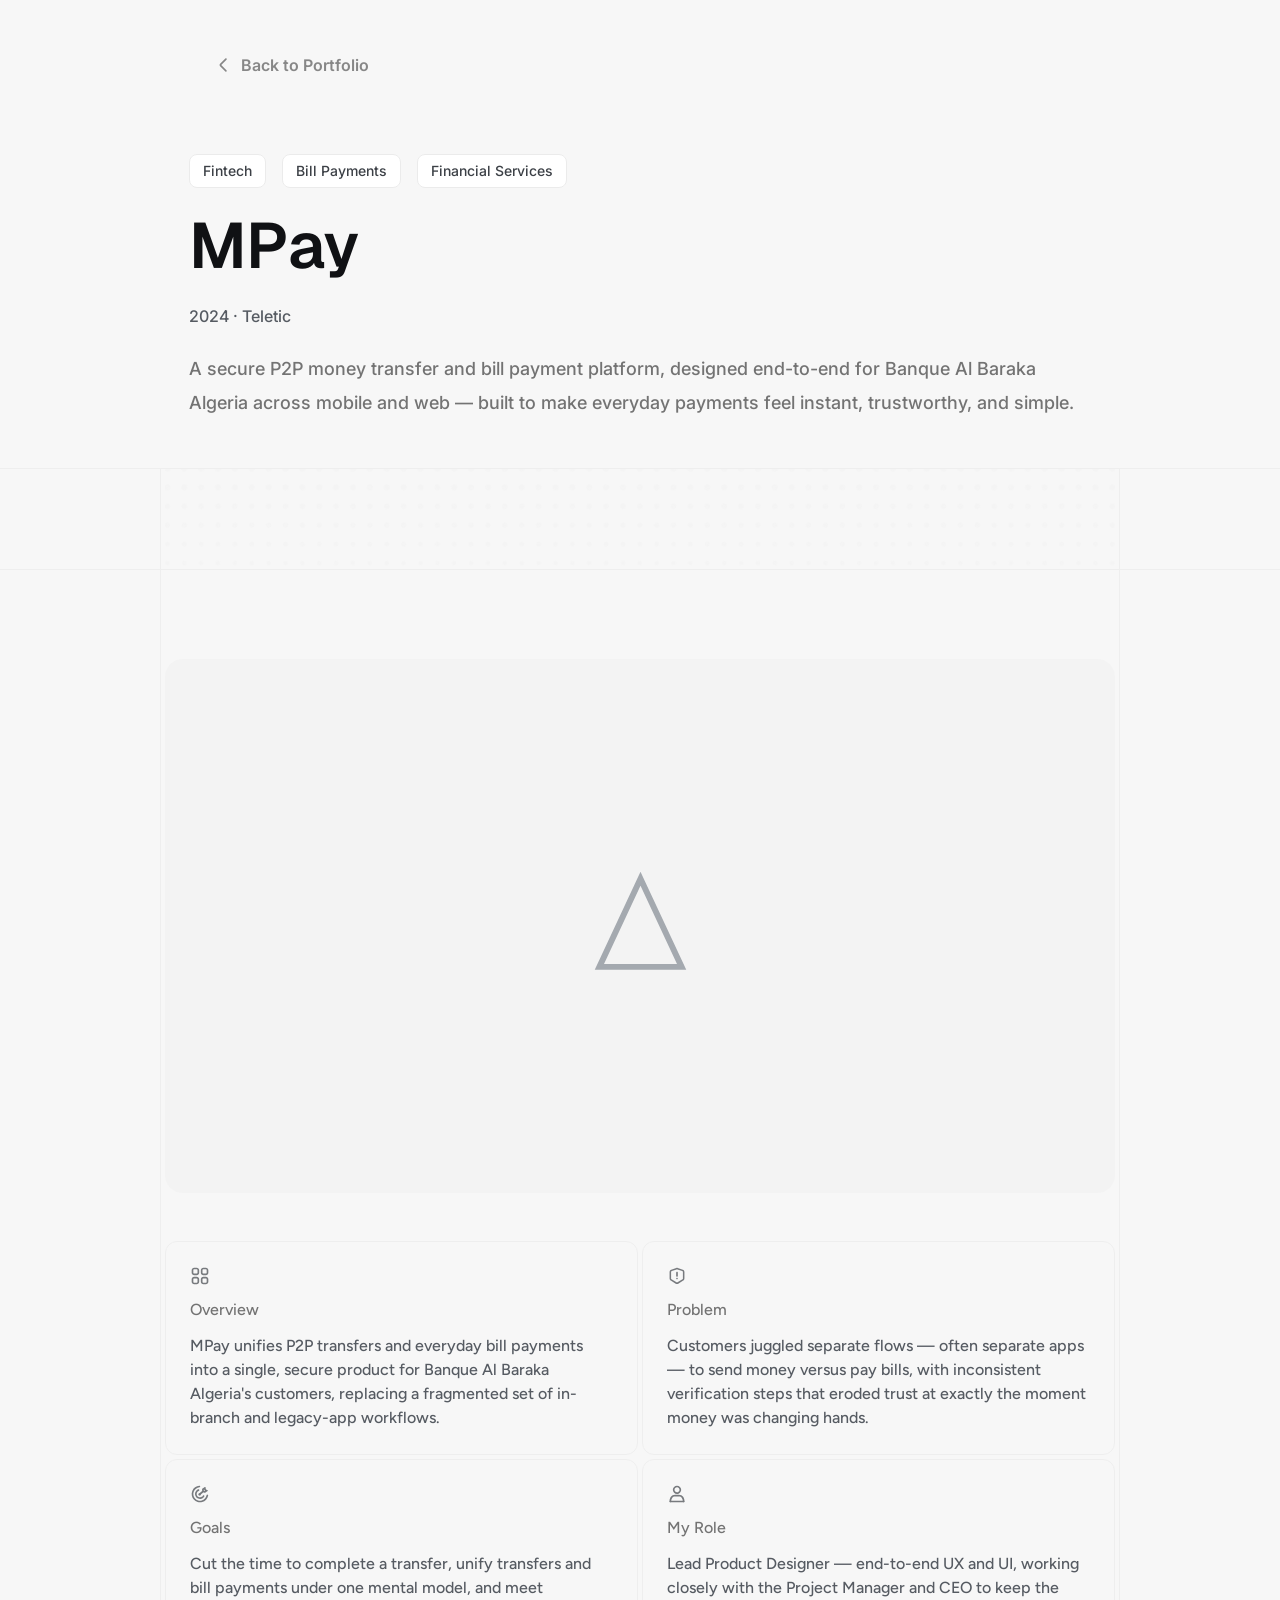
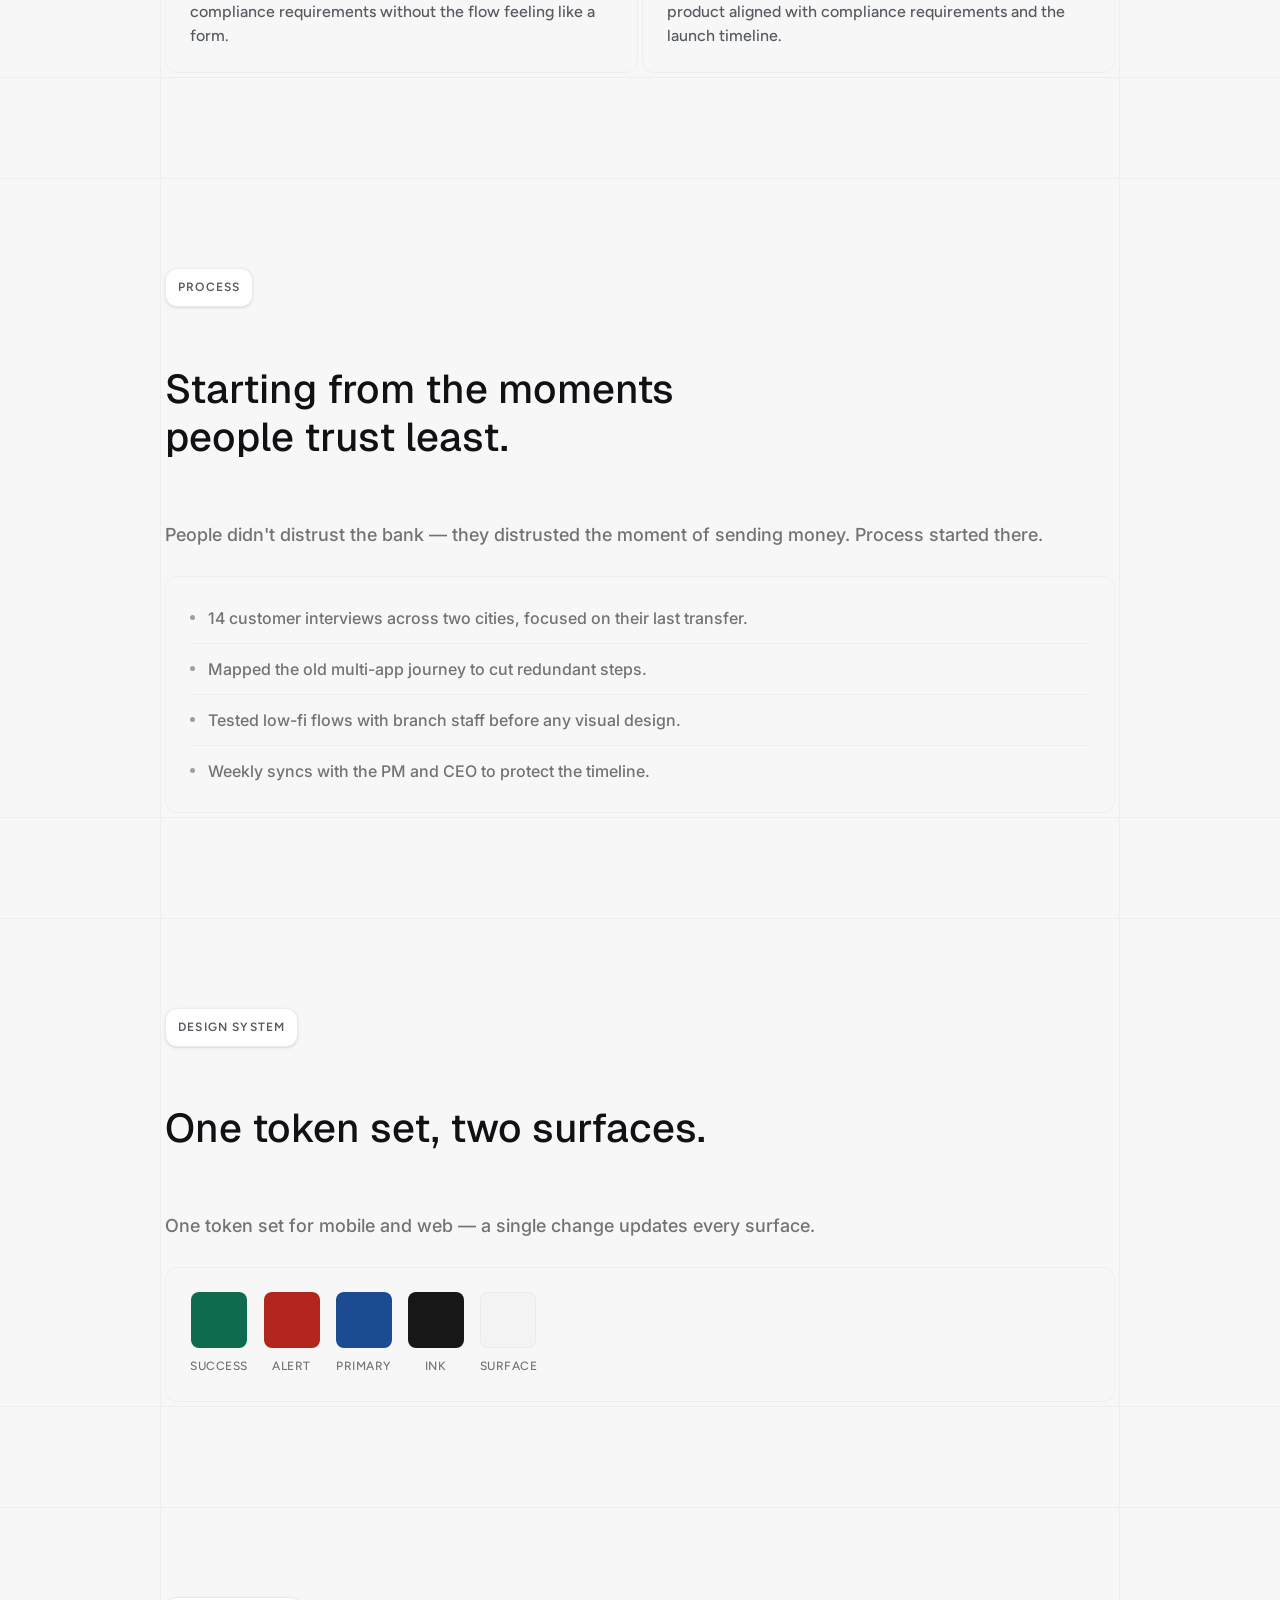
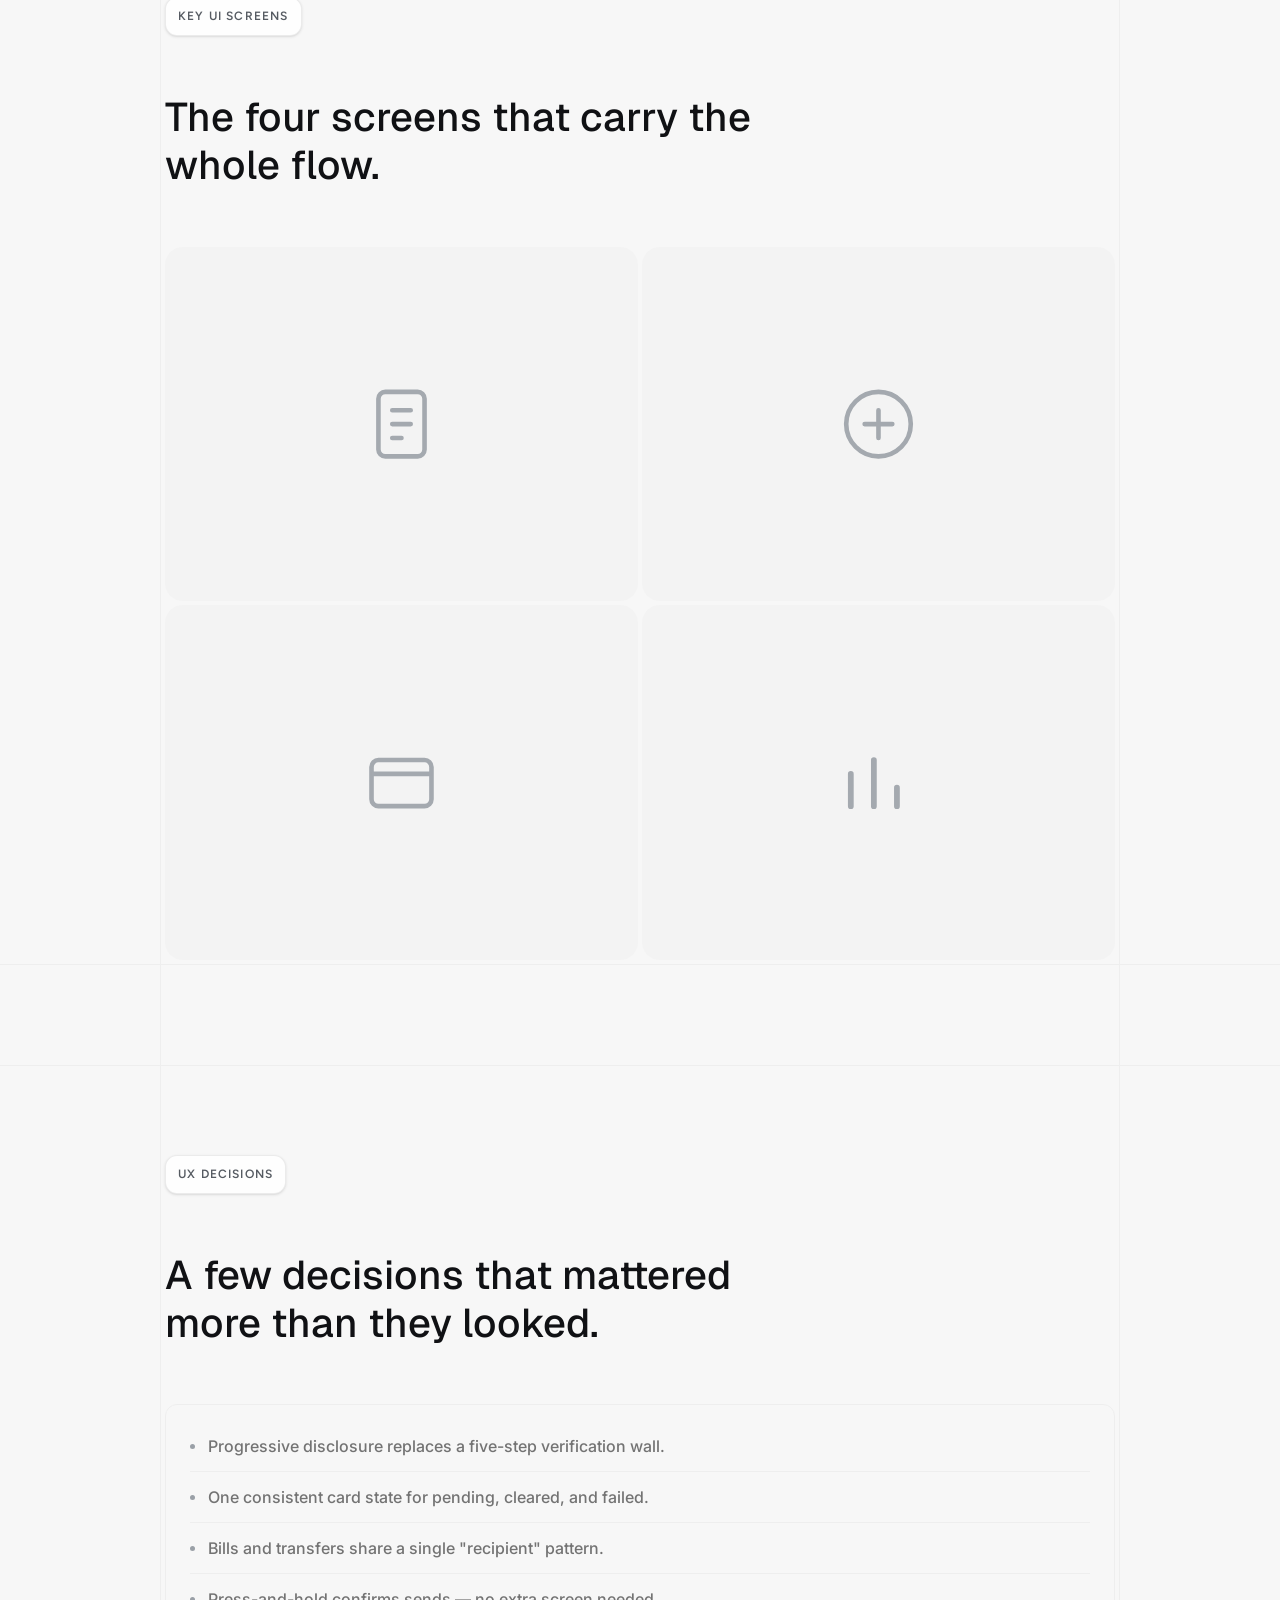
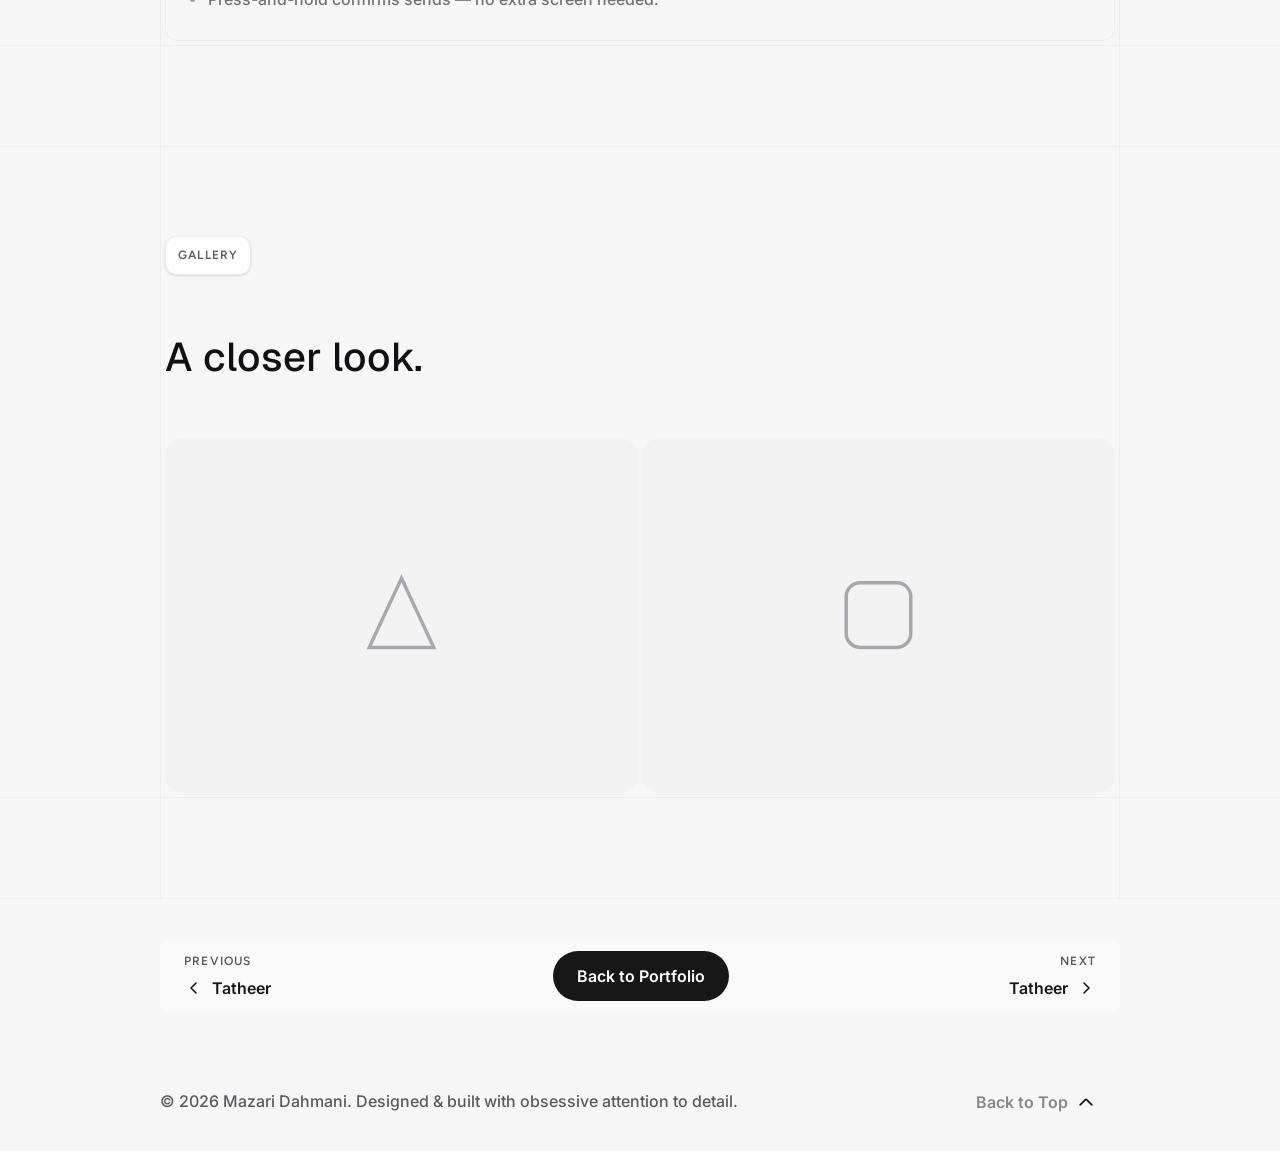
==== commit 7131f18b: "Update portfolio UI and case study pages" ====
--- a/mpay.html
+++ b/mpay.html
@@ -3,25 +3,67 @@
 <head>
 <meta charset="UTF-8">
 <meta name="viewport" content="width=device-width, initial-scale=1.0">
-<title>MPay — Case Study — Mazari Dahmani</title>
+<title>MPay — Fintech Case Study by Mazari Dahmani</title>
+<meta name="description" content="How Mazari Dahmani designed MPay, a secure P2P transfer and bill payment platform for Banque Al Baraka Algeria — from research to a 2.1× faster transfer flow.">
+<meta name="robots" content="index, follow">
+<meta name="theme-color" content="#f7f7f7">
+<link rel="canonical" href="https://mazaridahmani.com/mpay.html">
+
+<!-- Open Graph -->
+<meta property="og:type" content="article">
+<meta property="og:site_name" content="Mazari Dahmani">
+<meta property="og:title" content="MPay — Fintech Case Study by Mazari Dahmani">
+<meta property="og:description" content="How Mazari Dahmani designed MPay, a secure P2P transfer and bill payment platform for Banque Al Baraka Algeria — from research to a 2.1× faster transfer flow.">
+<meta property="og:url" content="https://mazaridahmani.com/mpay.html">
+<meta property="og:image" content="https://mazaridahmani.com/assets/seo/og-mpay.png">
+<meta property="og:image:width" content="1200">
+<meta property="og:image:height" content="630">
+<meta property="og:image:alt" content="MPay — Case Study by Mazari Dahmani">
+<meta property="og:locale" content="en_US">
+
+<!-- Twitter Card -->
+<meta name="twitter:card" content="summary_large_image">
+<meta name="twitter:title" content="MPay — Fintech Case Study by Mazari Dahmani">
+<meta name="twitter:description" content="A secure P2P transfer and bill payment platform for Banque Al Baraka Algeria, designed end-to-end.">
+<meta name="twitter:image" content="https://mazaridahmani.com/assets/seo/og-mpay.png">
+<meta name="twitter:image:alt" content="MPay — Case Study by Mazari Dahmani">
+
 <link rel="icon" href="assets/favicon/favicon.ico" sizes="any">
 <link rel="icon" type="image/png" sizes="16x16" href="assets/favicon/favicon-16x16.png">
 <link rel="icon" type="image/png" sizes="32x32" href="assets/favicon/favicon-32x32.png">
 <link rel="icon" type="image/png" sizes="48x48" href="assets/favicon/favicon-48x48.png">
 <link rel="apple-touch-icon" sizes="180x180" href="assets/favicon/apple-touch-icon.png">
-<meta name="description" content="MPay — a P2P money transfer and bill payment platform designed for Banque Al Baraka Algeria, across mobile and web.">
 <link rel="preconnect" href="https://fonts.googleapis.com">
 <link rel="preconnect" href="https://fonts.gstatic.com" crossorigin>
 <link href="https://fonts.googleapis.com/css2?family=Geist:wght@500;600&family=Inter:wght@500;600&family=Figtree:wght@500;600;700&display=swap" rel="stylesheet">
 <link rel="stylesheet" href="styles/main.css">
 <link rel="stylesheet" href="styles/case-study.css">
 <link rel="stylesheet" href="styles/cursor.css">
+
+<script type="application/ld+json">
+{
+  "@context": "https://schema.org",
+  "@type": "Person",
+  "name": "Mazari Dahmani",
+  "jobTitle": "Product Designer & UI/UX Designer",
+  "url": "https://mazaridahmani.com",
+  "image": "https://mazaridahmani.com/assets/seo/og-home.png",
+  "sameAs": [
+    "https://www.linkedin.com/in/mazari-dahmani-837093325/",
+    "https://www.behance.net/98f49c3c",
+    "https://www.instagram.com/uiuxmazari/",
+    "https://mostaql.com/u/mazari_dahmani"
+  ]
+}
+</script>
 </head>
 <body class="cs-body" id="top">
 
 <svg class="icon-sprite" aria-hidden="true">
   <symbol id="icon-arrow-up-right" viewBox="0 0 20 20"><path d="M6 14 14 6M8 6h6v6" stroke="currentColor" stroke-width="1.6" stroke-linecap="round" stroke-linejoin="round" fill="none"/></symbol>
   <symbol id="icon-chevrons-up" viewBox="0 0 20 20"><path d="M5 12.5 10 8l5 4.5M5 7.5 10 3l5 4.5" stroke="currentColor" stroke-width="1.6" stroke-linecap="round" stroke-linejoin="round" fill="none"/></symbol>
+  <symbol id="icon-caret-left" viewBox="0 0 20 20"><path d="M12 15 7 10l5-5" stroke="currentColor" stroke-width="1.6" stroke-linecap="round" stroke-linejoin="round" fill="none"/></symbol>
+  <symbol id="icon-caret-right" viewBox="0 0 20 20"><path d="M8 15l5-5-5-5" stroke="currentColor" stroke-width="1.6" stroke-linecap="round" stroke-linejoin="round" fill="none"/></symbol>
 </svg>
 
 <main>
@@ -29,7 +71,7 @@
   <!-- No top nav on case study pages, by design — immersive, project-focused. -->
   <section class="hero-guide">
     <div class="cs-back-wrap" style="padding-left:24px;padding-right:24px;">
-      <a class="btn btn-ghost cs-back" href="index.html#work"><svg viewBox="0 0 20 20"><use href="#icon-arrow-up-right"/></svg>Back to Portfolio</a>
+      <a class="btn btn-ghost cs-back" href="index.html#work"><img src="assets/icon-back-portfolio.svg" width="20" height="20" alt="">Back to Portfolio</a>
     </div>
     <div class="hero-inner">
       <div class="tag-row">
@@ -41,69 +83,99 @@
       <div class="cs-hero-meta">
         <p class="exp-dates" style="margin:0;">2024 · Teletic</p>
       </div>
-      <p class="hero-lede">A secure P2P transfer and bill payment platform for Banque Al Baraka Algeria. Built to make everyday payments feel instant and trustworthy.</p>
+      <p class="hero-lede">A secure P2P money transfer and bill payment platform, designed end-to-end for Banque Al Baraka Algeria across mobile and web — built to make everyday payments feel instant, trustworthy, and simple.</p>
     </div>
   </section>
 
   <div class="full-bleed-divider"></div>
 
   <div class="column-guide">
-    <div class="section-shell" style="padding-top:48px;">
+    <div class="texture-band" aria-hidden="true">
+      <img class="texture-band-pattern" src="assets/texture-hero-band.svg" alt="">
+    </div>
+  </div>
+
+  <div class="full-bleed-divider"></div>
+
+  <div class="column-guide">
+    <div class="section-shell" style="padding-top:89px;">
 
       <div class="cs-media cs-media-hero reveal">
         <svg viewBox="0 0 40 40" fill="none"><path d="M20 4 34 34H6L20 4Z" stroke="currentColor" stroke-width="2"/></svg>
       </div>
 
-      <div class="cs-card reveal">
-        <span class="cs-label">Project Summary</span>
-        <div class="cs-grid-2">
-          <div class="cs-stack" style="gap:8px;">
-            <span class="cs-label" style="color:var(--ink-450);">Overview</span>
-            <p class="cs-text">One secure app for transfers and bill payments — replacing a fragmented mix of branch visits and legacy tools.</p>
-          </div>
-          <div class="cs-stack" style="gap:8px;">
-            <span class="cs-label" style="color:var(--ink-450);">Problem</span>
-            <p class="cs-text">Separate flows for transfers and bills, with inconsistent verification that eroded trust exactly when money moved.</p>
-          </div>
-          <div class="cs-stack" style="gap:8px;">
-            <span class="cs-label" style="color:var(--ink-450);">Goals</span>
-            <p class="cs-text">Faster transfers, one mental model for payments, and compliance that doesn't feel like paperwork.</p>
-          </div>
-          <div class="cs-stack" style="gap:8px;">
-            <span class="cs-label" style="color:var(--ink-450);">My Role</span>
-            <p class="cs-text">Lead Product Designer, end-to-end — partnering closely with the PM and CEO on compliance and timeline.</p>
-          </div>
-        </div>
-      </div>
-
-      <div class="cs-flow reveal">
-        <span class="cs-label">Process</span>
-        <h2 class="case-title">Starting from the moments people trust least.</h2>
-        <p class="cs-text">People didn't distrust the bank — they distrusted the moment of sending money. Process started there.</p>
-        <ul class="exp-bullets">
-          <li><p>14 customer interviews across two cities, focused on their last transfer.</p></li>
-          <li><p>Mapped the old multi-app journey to cut redundant steps.</p></li>
-          <li><p>Tested low-fi flows with branch staff before any visual design.</p></li>
-          <li><p>Weekly syncs with the PM and CEO to protect the timeline.</p></li>
-        </ul>
-      </div>
-
-      <div class="cs-flow reveal">
-        <span class="cs-label">Design System</span>
-        <h2 class="case-title">One token set, two surfaces.</h2>
-        <p class="cs-text">One token set for mobile and web — a single change updates every surface.</p>
-        <div class="cs-swatch-row">
-          <div class="cs-swatch"><div class="cs-swatch-chip" style="background:#0f6b4f"></div><span class="cs-label" style="letter-spacing:0.5px;">Success</span></div>
-          <div class="cs-swatch"><div class="cs-swatch-chip" style="background:#b3261e"></div><span class="cs-label" style="letter-spacing:0.5px;">Alert</span></div>
-          <div class="cs-swatch"><div class="cs-swatch-chip" style="background:#1b4b91"></div><span class="cs-label" style="letter-spacing:0.5px;">Primary</span></div>
-          <div class="cs-swatch"><div class="cs-swatch-chip" style="background:#171717"></div><span class="cs-label" style="letter-spacing:0.5px;">Ink</span></div>
-          <div class="cs-swatch"><div class="cs-swatch-chip" style="background:#f3f3f3;box-shadow:inset 0 0 0 1px #ebebeb"></div><span class="cs-label" style="letter-spacing:0.5px;">Surface</span></div>
-        </div>
-      </div>
-
-      <div class="cs-flow reveal">
-        <span class="cs-label">Key UI Screens</span>
-        <h2 class="case-title">The four screens that carry the whole flow.</h2>
+      <div class="cs-meta-grid reveal">
+        <div class="cs-box cs-meta-item">
+          <img class="cs-meta-icon" src="assets/case-study/icon-overview.svg" width="20" height="20" alt="">
+          <p class="cs-meta-label">Overview</p>
+          <p class="cs-meta-text">MPay unifies P2P transfers and everyday bill payments into a single, secure product for Banque Al Baraka Algeria's customers, replacing a fragmented set of in-branch and legacy-app workflows.</p>
+        </div>
+        <div class="cs-box cs-meta-item">
+          <img class="cs-meta-icon" src="assets/case-study/icon-problem.svg" width="20" height="20" alt="">
+          <p class="cs-meta-label">Problem</p>
+          <p class="cs-meta-text">Customers juggled separate flows — often separate apps — to send money versus pay bills, with inconsistent verification steps that eroded trust at exactly the moment money was changing hands.</p>
+        </div>
+        <div class="cs-box cs-meta-item">
+          <img class="cs-meta-icon" src="assets/case-study/icon-goals.svg" width="20" height="20" alt="">
+          <p class="cs-meta-label">Goals</p>
+          <p class="cs-meta-text">Cut the time to complete a transfer, unify transfers and bill payments under one mental model, and meet compliance requirements without the flow feeling like a form.</p>
+        </div>
+        <div class="cs-box cs-meta-item">
+          <img class="cs-meta-icon" src="assets/case-study/icon-my-role.svg" width="20" height="20" alt="">
+          <p class="cs-meta-label">My Role</p>
+          <p class="cs-meta-text">Lead Product Designer — end-to-end UX and UI, working closely with the Project Manager and CEO to keep the product aligned with compliance requirements and the launch timeline.</p>
+        </div>
+      </div>
+
+    </div>
+
+    <div class="divider-inline"></div>
+    <div class="spacer-band"></div>
+    <div class="divider-inline"></div>
+
+    <div class="section-shell" style="padding-top:89px;">
+      <div class="cs-flow reveal">
+        <span class="eyebrow-badge">Process</span>
+        <h2 class="section-heading">Starting from the moments people trust least.</h2>
+        <p class="hero-lede">People didn't distrust the bank — they distrusted the moment of sending money. Process started there.</p>
+        <div class="cs-box cs-list-box" style="width:100%;">
+          <ul class="exp-bullets">
+            <li><p>14 customer interviews across two cities, focused on their last transfer.</p></li>
+            <li><p>Mapped the old multi-app journey to cut redundant steps.</p></li>
+            <li><p>Tested low-fi flows with branch staff before any visual design.</p></li>
+            <li><p>Weekly syncs with the PM and CEO to protect the timeline.</p></li>
+          </ul>
+        </div>
+      </div>
+    </div>
+
+    <div class="divider-inline"></div>
+    <div class="spacer-band"></div>
+    <div class="divider-inline"></div>
+
+    <div class="section-shell" style="padding-top:89px;">
+      <div class="cs-flow reveal">
+        <span class="eyebrow-badge">Design System</span>
+        <h2 class="section-heading">One token set, two surfaces.</h2>
+        <p class="hero-lede">One token set for mobile and web — a single change updates every surface.</p>
+        <div class="cs-box cs-swatch-row">
+          <div class="cs-swatch"><div class="cs-swatch-chip" style="background:#0f6b4f"></div><span class="cs-meta-label" style="font-size:12px;line-height:21px;letter-spacing:0.5px;text-transform:uppercase;">Success</span></div>
+          <div class="cs-swatch"><div class="cs-swatch-chip" style="background:#b3261e"></div><span class="cs-meta-label" style="font-size:12px;line-height:21px;letter-spacing:0.5px;text-transform:uppercase;">Alert</span></div>
+          <div class="cs-swatch"><div class="cs-swatch-chip" style="background:#1b4b91"></div><span class="cs-meta-label" style="font-size:12px;line-height:21px;letter-spacing:0.5px;text-transform:uppercase;">Primary</span></div>
+          <div class="cs-swatch"><div class="cs-swatch-chip" style="background:#171717"></div><span class="cs-meta-label" style="font-size:12px;line-height:21px;letter-spacing:0.5px;text-transform:uppercase;">Ink</span></div>
+          <div class="cs-swatch"><div class="cs-swatch-chip" style="background:#f3f3f3;box-shadow:inset 0 0 0 1px #ebebeb"></div><span class="cs-meta-label" style="font-size:12px;line-height:21px;letter-spacing:0.5px;text-transform:uppercase;">Surface</span></div>
+        </div>
+      </div>
+    </div>
+
+    <div class="divider-inline"></div>
+    <div class="spacer-band"></div>
+    <div class="divider-inline"></div>
+
+    <div class="section-shell" style="padding-top:89px;">
+      <div class="cs-flow reveal">
+        <span class="eyebrow-badge">Key UI Screens</span>
+        <h2 class="section-heading">The four screens that carry the whole flow.</h2>
         <div class="cs-screens-grid">
           <div class="cs-screen"><svg viewBox="0 0 40 40" fill="none"><rect x="10" y="6" width="20" height="28" rx="3" stroke="currentColor" stroke-width="2"/><path d="M16 14h8M16 20h8M16 26h4" stroke="currentColor" stroke-width="2" stroke-linecap="round"/></svg></div>
           <div class="cs-screen"><svg viewBox="0 0 40 40" fill="none"><circle cx="20" cy="20" r="14" stroke="currentColor" stroke-width="2"/><path d="M14 20h12M20 14v12" stroke="currentColor" stroke-width="2" stroke-linecap="round"/></svg></div>
@@ -111,55 +183,40 @@
           <div class="cs-screen"><svg viewBox="0 0 40 40" fill="none"><path d="M8 30V16M18 30V10M28 30v-8" stroke="currentColor" stroke-width="2.5" stroke-linecap="round"/></svg></div>
         </div>
       </div>
-
-      <div class="cs-flow reveal">
-        <span class="cs-label">UX Decisions</span>
-        <h2 class="case-title">A few decisions that mattered more than they looked.</h2>
-        <ul class="exp-bullets">
-          <li><p>Progressive disclosure replaces a five-step verification wall.</p></li>
-          <li><p>One consistent card state for pending, cleared, and failed.</p></li>
-          <li><p>Bills and transfers share a single "recipient" pattern.</p></li>
-          <li><p>Press-and-hold confirms sends — no extra screen needed.</p></li>
-        </ul>
-      </div>
-
-      <div class="cs-flow reveal">
-        <span class="cs-label">Challenges</span>
-        <h2 class="case-title">Designing inside a bank's compliance constraints.</h2>
-        <p class="cs-text">Every money-touching screen needed compliance sign-off — some steps couldn't be cut. So required steps were explained briefly instead of hidden, keeping both compliance and usability intact.</p>
-      </div>
-
-      <div class="cs-card reveal">
-        <span class="cs-label">Results / Impact</span>
-        <h2 class="case-title">What changed after launch.</h2>
-        <div class="cs-stats-grid">
-          <div class="cs-stat"><span class="section-heading">2.1×</span><span class="proof-views">faster average transfer completion time</span></div>
-          <div class="cs-stat"><span class="section-heading">41%</span><span class="proof-views">more customers paying bills in-app vs. in-branch</span></div>
-          <div class="cs-stat"><span class="section-heading">4.6★</span><span class="proof-views">average app store rating post-launch</span></div>
-        </div>
-      </div>
-
-      <div class="cs-flow reveal">
-        <span class="cs-label">Gallery</span>
-        <h2 class="case-title">A closer look.</h2>
+    </div>
+
+    <div class="divider-inline"></div>
+    <div class="spacer-band"></div>
+    <div class="divider-inline"></div>
+
+    <div class="section-shell" style="padding-top:89px;">
+      <div class="cs-flow reveal">
+        <span class="eyebrow-badge">UX Decisions</span>
+        <h2 class="section-heading">A few decisions that mattered more than they looked.</h2>
+        <div class="cs-box cs-list-box" style="width:100%;">
+          <ul class="exp-bullets">
+            <li><p>Progressive disclosure replaces a five-step verification wall.</p></li>
+            <li><p>One consistent card state for pending, cleared, and failed.</p></li>
+            <li><p>Bills and transfers share a single "recipient" pattern.</p></li>
+            <li><p>Press-and-hold confirms sends — no extra screen needed.</p></li>
+          </ul>
+        </div>
+      </div>
+    </div>
+
+    <div class="divider-inline"></div>
+    <div class="spacer-band"></div>
+    <div class="divider-inline"></div>
+
+    <div class="section-shell" style="padding-top:89px;">
+      <div class="cs-flow reveal">
+        <span class="eyebrow-badge">Gallery</span>
+        <h2 class="section-heading">A closer look.</h2>
         <div class="cs-gallery-grid">
           <div class="cs-gallery-item"><svg viewBox="0 0 40 40" fill="none"><path d="M20 4 34 34H6L20 4Z" stroke="currentColor" stroke-width="1.5"/></svg></div>
           <div class="cs-gallery-item"><svg viewBox="0 0 40 40" fill="none"><rect x="6" y="6" width="28" height="28" rx="6" stroke="currentColor" stroke-width="1.5"/></svg></div>
         </div>
       </div>
-
-      <nav class="cs-prevnext" aria-label="Case study navigation">
-        <a class="cs-prevnext-link" href="tatheer.html">
-          <span class="cs-label">Previous</span>
-          <span class="exp-role" style="margin:0;">Tatheer</span>
-        </a>
-        <a class="btn btn-dark" href="index.html#work">Back to Portfolio</a>
-        <a class="cs-prevnext-link align-end" href="tatheer.html">
-          <span class="cs-label">Next</span>
-          <span class="exp-role" style="margin:0;">Tatheer</span>
-        </a>
-      </nav>
-
     </div>
 
     <div class="divider-inline"></div>
@@ -167,13 +224,27 @@
   </div>
 
   <div class="full-bleed-divider"></div>
+
+  <div class="cs-prevnext-wrap">
+    <nav class="cs-prevnext-pill" aria-label="Case study navigation">
+      <div class="cs-prevnext-side">
+        <span class="cs-prevnext-eyebrow">Previous</span>
+        <a class="cs-prevnext-title-link" href="tatheer.html"><svg viewBox="0 0 20 20"><use href="#icon-caret-left"/></svg>Tatheer</a>
+      </div>
+      <a class="btn btn-dark" href="index.html#work">Back to Portfolio</a>
+      <div class="cs-prevnext-side align-end">
+        <span class="cs-prevnext-eyebrow">Next</span>
+        <a class="cs-prevnext-title-link" href="tatheer.html">Tatheer<svg viewBox="0 0 20 20"><use href="#icon-caret-right"/></svg></a>
+      </div>
+    </nav>
+  </div>
 
   <footer class="container-960">
     <div class="site-footer">
       <div>
         <p class="footer-copy">© 2026 Mazari Dahmani. Designed &amp; built with obsessive attention to detail.</p>
       </div>
-      <a class="btn btn-ghost footer-top-btn" href="#top">Back to Top <svg><use href="#icon-chevrons-up"/></svg></a>
+      <a class="btn btn-ghost footer-top-btn" href="#top">Back to Top <img src="assets/icon-back-top.svg" width="20" height="20" alt=""></a>
     </div>
   </footer>
 
--- a/styles/main.css
+++ b/styles/main.css
@@ -53,6 +53,35 @@
   /* layout */
   --content-w: 960px;
   --guide-inset: 4px;
+
+  /* additional surface/status colors, consolidated from what were
+     previously repeated literals scattered across the stylesheet */
+  --white: #ffffff;
+  --surface-media: #f3f3f3;     /* neutral fill for image/screenshot placeholders */
+  --color-success: #4caf7d;
+  --color-error: #e0685f;
+
+  /* Spacing scale — formalizes the 4px-based progression already in
+     use throughout the site (extracted directly from the existing
+     rules, not invented) so new work has named steps to reach for
+     instead of ad-hoc pixel values. A few values intentionally sit
+     outside this scale because they're exact Figma-sourced specs
+     (89px section top-padding, 7px/13px/14px button and tag padding,
+     etc. — see FIGMA_QA.md) and are deliberately left as literals at
+     their point of use rather than forced into the scale, since doing
+     so would change the site's pixel fidelity to the source design. */
+  --space-1: 4px;
+  --space-2: 8px;
+  --space-3: 12px;
+  --space-4: 16px;
+  --space-5: 20px;
+  --space-6: 24px;
+  --space-8: 32px;
+  --space-10: 40px;
+  --space-12: 48px;
+  --space-14: 56px;
+  --space-16: 64px;
+  --space-20: 80px;
 }
 
 * { box-sizing: border-box; }
@@ -76,6 +105,14 @@
 :focus-visible {
   outline: 2px solid var(--ink-850);
   outline-offset: 2px;
+}
+
+/* The dark contact panel needs its own focus-ring color — the default
+   near-black outline above is nearly invisible against the panel's
+   own near-black background (#171717 outline on #1b1d21 background).
+   Real accessibility gap, not a stylistic choice. */
+.contact-panel :focus-visible {
+  outline-color: var(--contact-fg);
 }
 
 @media (prefers-reduced-motion: reduce) {
@@ -185,8 +222,16 @@
   padding: 14px 24px;
   transition: background-color 250ms ease-out, color 250ms ease-out, border-color 250ms ease-out, transform 250ms ease-out, box-shadow 250ms ease-out;
 }
-
-.btn-dark { background: var(--ink-850); color: #fff; }
+.btn:active { opacity: 0.85; }
+.btn:disabled {
+  opacity: 0.6;
+  cursor: default;
+  pointer-events: none;
+  transform: none !important;
+  box-shadow: none !important;
+}
+
+.btn-dark { background: var(--ink-850); color: var(--white); }
 .btn-dark:hover { background: var(--ink-900); transform: translateY(-4px); box-shadow: var(--shadow-card-hover); }
 .btn-ghost { background: transparent; color: var(--ink-450); }
 .btn-ghost:hover { background: var(--line-guide); color: var(--ink-900); transform: translateY(-4px); box-shadow: var(--shadow-card-hover); }
@@ -199,11 +244,21 @@
 }
 .btn-light { background: var(--card-bg); color: var(--contact-bg); width: 100%; }
 .btn-light:hover { background: var(--line-guide); transform: translateY(-4px); box-shadow: var(--shadow-card-hover); }
+.form-status {
+  font-family: var(--font-inter);
+  font-weight: 500;
+  font-size: 14px;
+  line-height: 20px;
+  margin: 0;
+  min-height: 20px;
+}
+.form-status.is-success { color: var(--color-success); }
+.form-status.is-error { color: var(--color-error); }
 
 .btn svg { width: 20px; height: 20px; flex-shrink: 0; }
 .tag-row { display: flex; gap: 16px; align-items: flex-start; flex-wrap: wrap; }
 .tag {
-  background: #fff;
+  background: var(--white);
   border: 1px solid var(--line-tag);
   border-radius: var(--r-sm);
   padding: 7px 13px;
@@ -260,8 +315,8 @@
   display: block;
   image-rendering: -webkit-optimize-contrast;
 }
-.nav-cta { background: var(--ink-850); color: #fff; padding: 14px 24px; }
-.nav-cta:hover { background: var(--ink-900); color: #fff; transform: translateY(-2px); box-shadow: var(--shadow-card-hover); }
+.nav-cta { background: var(--ink-850); color: var(--white); padding: 14px 24px; }
+.nav-cta:hover { background: var(--ink-900); color: var(--white); transform: translateY(-2px); box-shadow: var(--shadow-card-hover); }
 
 .nav-toggle { display: none; }
 
@@ -283,7 +338,7 @@
   display: block;
   object-fit: cover;
   flex-shrink: 0;
-  border: 1px solid #FFFFFF;
+  border: 1px solid var(--white);
 }
 
 .eyebrow-name {
@@ -463,7 +518,7 @@
 }
 .case-figure {
   height: 248px;
-  background: #f3f3f3;
+  background: var(--surface-media);
   display: flex;
   align-items: center;
   justify-content: center;
@@ -606,6 +661,16 @@
 }
 .field textarea { resize: vertical; min-height: 88px; font-family: var(--font-inter); }
 .field input::placeholder, .field textarea::placeholder { color: var(--ink-700); }
+.field input:focus-visible, .field textarea:focus-visible { outline-color: var(--contact-fg); }
+.field.has-error input, .field.has-error textarea { border-color: var(--color-error); }
+.field-error {
+  display: none;
+  font-family: var(--font-inter);
+  font-weight: 500;
+  font-size: 13px;
+  color: var(--color-error);
+}
+.field.has-error .field-error { display: block; }
 
 /* ---------- Footer ---------- */
 .site-footer {
--- a/styles/case-study.css
+++ b/styles/case-study.css
@@ -11,8 +11,8 @@
 /* Page-load transition: quiet fade, not a flashy one */
 body.cs-body { opacity: 0; animation: cs-page-in 450ms ease-out forwards; }
 @keyframes cs-page-in {
-  from { opacity: 0; transform: translateY(8px); }
-  to { opacity: 1; transform: translateY(0); }
+  from { opacity: 0; }
+  to { opacity: 1; }
 }
 
 /* Scroll-reveal, applied via IntersectionObserver in case-study.js.
@@ -29,7 +29,8 @@
 /* ---------- Back link — reuses .btn.btn-ghost exactly, just adds the
    page-specific top spacing and a reversed arrow ---------- */
 .cs-back-wrap { padding: 40px 0 0; }
-.cs-back svg { transform: rotate(180deg); }
+/* Back link now uses a real left-pointing icon asset (see below), no
+   rotation transform needed. */
 
 /* ---------- Hero meta line (year · company) — reuses .exp-dates'
    exact text properties via that same class in the markup; this just
@@ -70,13 +71,11 @@
 .cs-flow { display: flex; flex-direction: column; gap: 24px; }
 
 /* ---------- Layout grids (structure only) ---------- */
-.cs-grid-2 { display: grid; grid-template-columns: repeat(2, 1fr); gap: 32px 24px; }
-.cs-stack { display: flex; flex-direction: column; gap: 24px; }
 
 /* ---------- Hero / gallery media — reuses .case-figure's exact
    surface treatment (#f3f3f3, centered icon, ink-400). Flows directly
    on the page — no outer card/padding wrapping it. */
-.cs-media { background: #f3f3f3; border-radius: var(--r-lg); display: flex; align-items: center; justify-content: center; overflow: hidden; }
+.cs-media { background: var(--surface-media); border-radius: var(--r-lg); display: flex; align-items: center; justify-content: center; overflow: hidden; }
 .cs-media-hero { aspect-ratio: 16/9; }
 .cs-media svg { width: 22%; height: 22%; color: var(--ink-400); }
 
@@ -89,9 +88,9 @@
    already established on the homepage (4px lift + shadow-card-hover).
    These are image placeholders, not content cards — they flow inside
    a plain section, not wrapped in an outer bordered container. */
-.cs-screens-grid, .cs-gallery-grid { display: grid; grid-template-columns: repeat(2, 1fr); gap: 16px; }
+.cs-screens-grid, .cs-gallery-grid { display: grid; grid-template-columns: repeat(2, 1fr); gap: 4px; }
 .cs-screen, .cs-gallery-item {
-  background: #f3f3f3;
+  background: var(--surface-media);
   border-radius: var(--r-lg);
   aspect-ratio: 4/3;
   display: flex;
@@ -103,20 +102,82 @@
 .cs-screen:hover, .cs-gallery-item:hover { transform: translateY(-4px); box-shadow: var(--shadow-card-hover); }
 .cs-screen:hover svg, .cs-gallery-item:hover svg { transform: scale(1.06); }
 
-/* ---------- Results stat — big number reuses .section-heading's exact
-   properties (40px/48 Geist 500), caption reuses .proof-views' exact
-   properties (16px Figtree 500) ---------- */
-.cs-stats-grid { display: grid; grid-template-columns: repeat(3, 1fr); gap: 24px; }
-.cs-stat { display: flex; flex-direction: column; gap: 8px; }
+/* ---------- Previous / Next — plain row, hairline top border only ---------- */
+/* ---------- Plain bordered box (no background, no shadow) — the
+   Figma redesign's replacement for the old white/shadowed .cs-card,
+   used for meta items, bullet lists, and the design-system swatches. ---------- */
+.cs-box {
+  border: 1px solid var(--line-guide);
+  border-radius: var(--r-md);
+  padding: 24px;
+}
 
-/* ---------- Previous / Next — plain row, hairline top border only ---------- */
-.cs-prevnext { display: flex; align-items: center; justify-content: space-between; gap: 24px; flex-wrap: wrap; padding-top: 40px; border-top: 1px solid var(--line-tag); }
-.cs-prevnext-link { display: flex; flex-direction: column; gap: 4px; transition: opacity 250ms ease-out; }
-.cs-prevnext-link:hover { opacity: 0.6; }
-.cs-prevnext-link.align-end { text-align: right; align-items: flex-end; }
+/* ---------- Project summary meta grid — 2x2, tight 4px gap, each
+   cell its own bordered box with a real icon + label + text ---------- */
+.cs-meta-grid { display: grid; grid-template-columns: repeat(2, 1fr); gap: 4px; }
+.cs-meta-item { display: flex; flex-direction: column; gap: 8px; }
+.cs-meta-icon { display: block; width: 20px; height: 20px; flex-shrink: 0; }
+.cs-meta-label { font-family: var(--font-figtree); font-weight: 500; font-size: 16px; line-height: 32px; color: var(--ink-600); margin: 0; }
+.cs-meta-text { font-family: var(--font-figtree); font-weight: 500; font-size: 16px; line-height: 24px; color: var(--ink-700); margin: 0; max-width: 720px; }
+
+/* Bullet lists inside a .cs-box get hairline dividers between rows
+   instead of a plain gap */
+.cs-list-box .exp-bullets { gap: 0; }
+.cs-list-box .exp-bullets li { padding: 8px 0; border-bottom: 1px solid var(--line-guide); }
+.cs-list-box .exp-bullets li:first-child { padding-top: 0; }
+.cs-list-box .exp-bullets li:last-child { padding-bottom: 0; border-bottom: none; }
+
+/* ---------- Previous / Next — redesigned as a floating pill,
+   matching the same rgba(254,254,254,.5) surface as the site nav ---------- */
+.cs-prevnext-wrap {
+  display: flex;
+  justify-content: center;
+  padding: 40px 0;
+  width: min(var(--content-w), 100% - 32px);
+  margin-inline: auto;
+}
+.cs-prevnext-pill {
+  background: rgba(254, 254, 254, 0.5);
+  border-radius: var(--r-md);
+  display: flex;
+  align-items: center;
+  justify-content: space-between;
+  padding: 12px 24px;
+  flex: 1 0 0;
+  min-width: 0;
+}
+.cs-prevnext-side { display: flex; flex-direction: column; gap: 4px; flex-shrink: 0; }
+/* Figma gives only the Previous side a fixed 88px width — the Next
+   side is content-hugging (no width set on that node). This asymmetry
+   is real in the source file, not an oversight. */
+.cs-prevnext-side:first-child { width: 88px; align-items: flex-start; }
+.cs-prevnext-side.align-end { align-items: flex-end; text-align: right; }
+.cs-prevnext-eyebrow {
+  font-family: var(--font-figtree);
+  font-weight: 600;
+  font-size: 12px;
+  line-height: 21px;
+  letter-spacing: 1.18px;
+  text-transform: uppercase;
+  color: var(--ink-700);
+}
+.cs-prevnext-title-link {
+  display: flex;
+  align-items: center;
+  gap: 8px;
+  font-family: var(--font-inter);
+  font-weight: 600;
+  font-size: 16px;
+  line-height: 24px;
+  color: var(--ink-850);
+  transition: opacity 250ms ease-out;
+}
+.cs-prevnext-side.align-end .cs-prevnext-title-link { justify-content: flex-end; }
+.cs-prevnext-title-link:hover { opacity: 0.7; }
+.cs-prevnext-title-link svg { width: 20px; height: 20px; flex-shrink: 0; }
 
 @media (max-width: 720px) {
-  .cs-grid-2, .cs-screens-grid, .cs-gallery-grid, .cs-stats-grid { grid-template-columns: 1fr; }
+  .cs-screens-grid, .cs-gallery-grid, .cs-meta-grid { grid-template-columns: 1fr; }
   .cs-card { padding: 32px 24px; }
-  .cs-prevnext-link.align-end { text-align: left; align-items: flex-start; }
+  .cs-prevnext-side.align-end { text-align: left; align-items: flex-start; }
 }
--- a/styles/cursor.css
+++ b/styles/cursor.css
@@ -50,6 +50,7 @@
     width: 6px;
     height: 6px;
     background: var(--ink-900);
+    opacity: 1;
     transition: transform 400ms cubic-bezier(0.34, 1.56, 0.64, 1);
   }
 
@@ -58,11 +59,14 @@
     height: 28px;
     background: transparent;
     border: 1px solid var(--ink-400);
-    transition: width 250ms ease-out, height 250ms ease-out, transform 400ms cubic-bezier(0.34, 1.56, 0.64, 1);
+    opacity: 0.35;
+    transition: width 250ms ease-out, height 250ms ease-out, opacity 250ms ease-out, transform 400ms cubic-bezier(0.34, 1.56, 0.64, 1);
   }
 
-  /* Slight enlarge on hover — modest, not exaggerated */
-  .cursor-ring.is-hovering { width: 40px; height: 40px; }
+  /* Slight enlarge on hover — modest, not exaggerated. Opacity lifts
+     a little too, just enough to register the interaction without the
+     ring ever becoming a heavy, attention-grabbing shape. */
+  .cursor-ring.is-hovering { width: 40px; height: 40px; opacity: 0.55; }
 
   /* Quick shrink on press (fast, linear-ish), then the base rule's
      400ms overshoot easing above takes over on release for the bounce. */
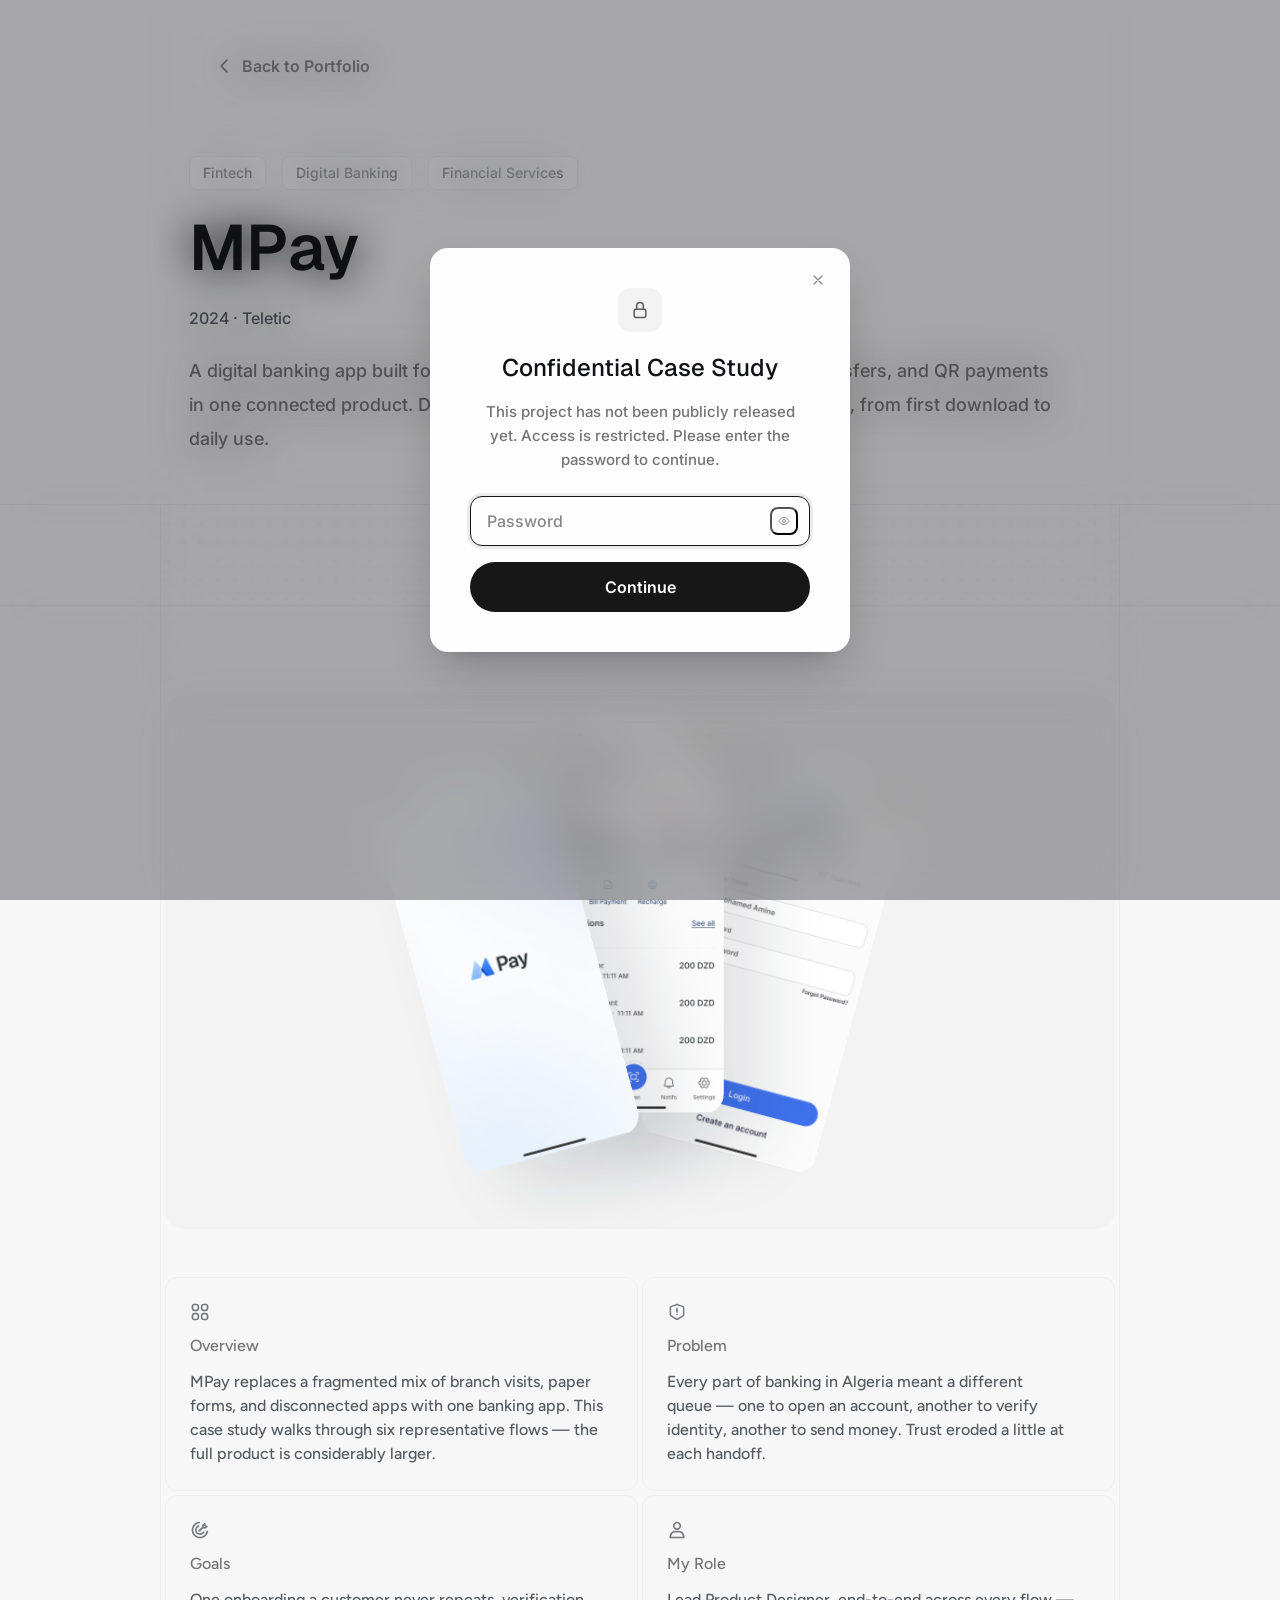
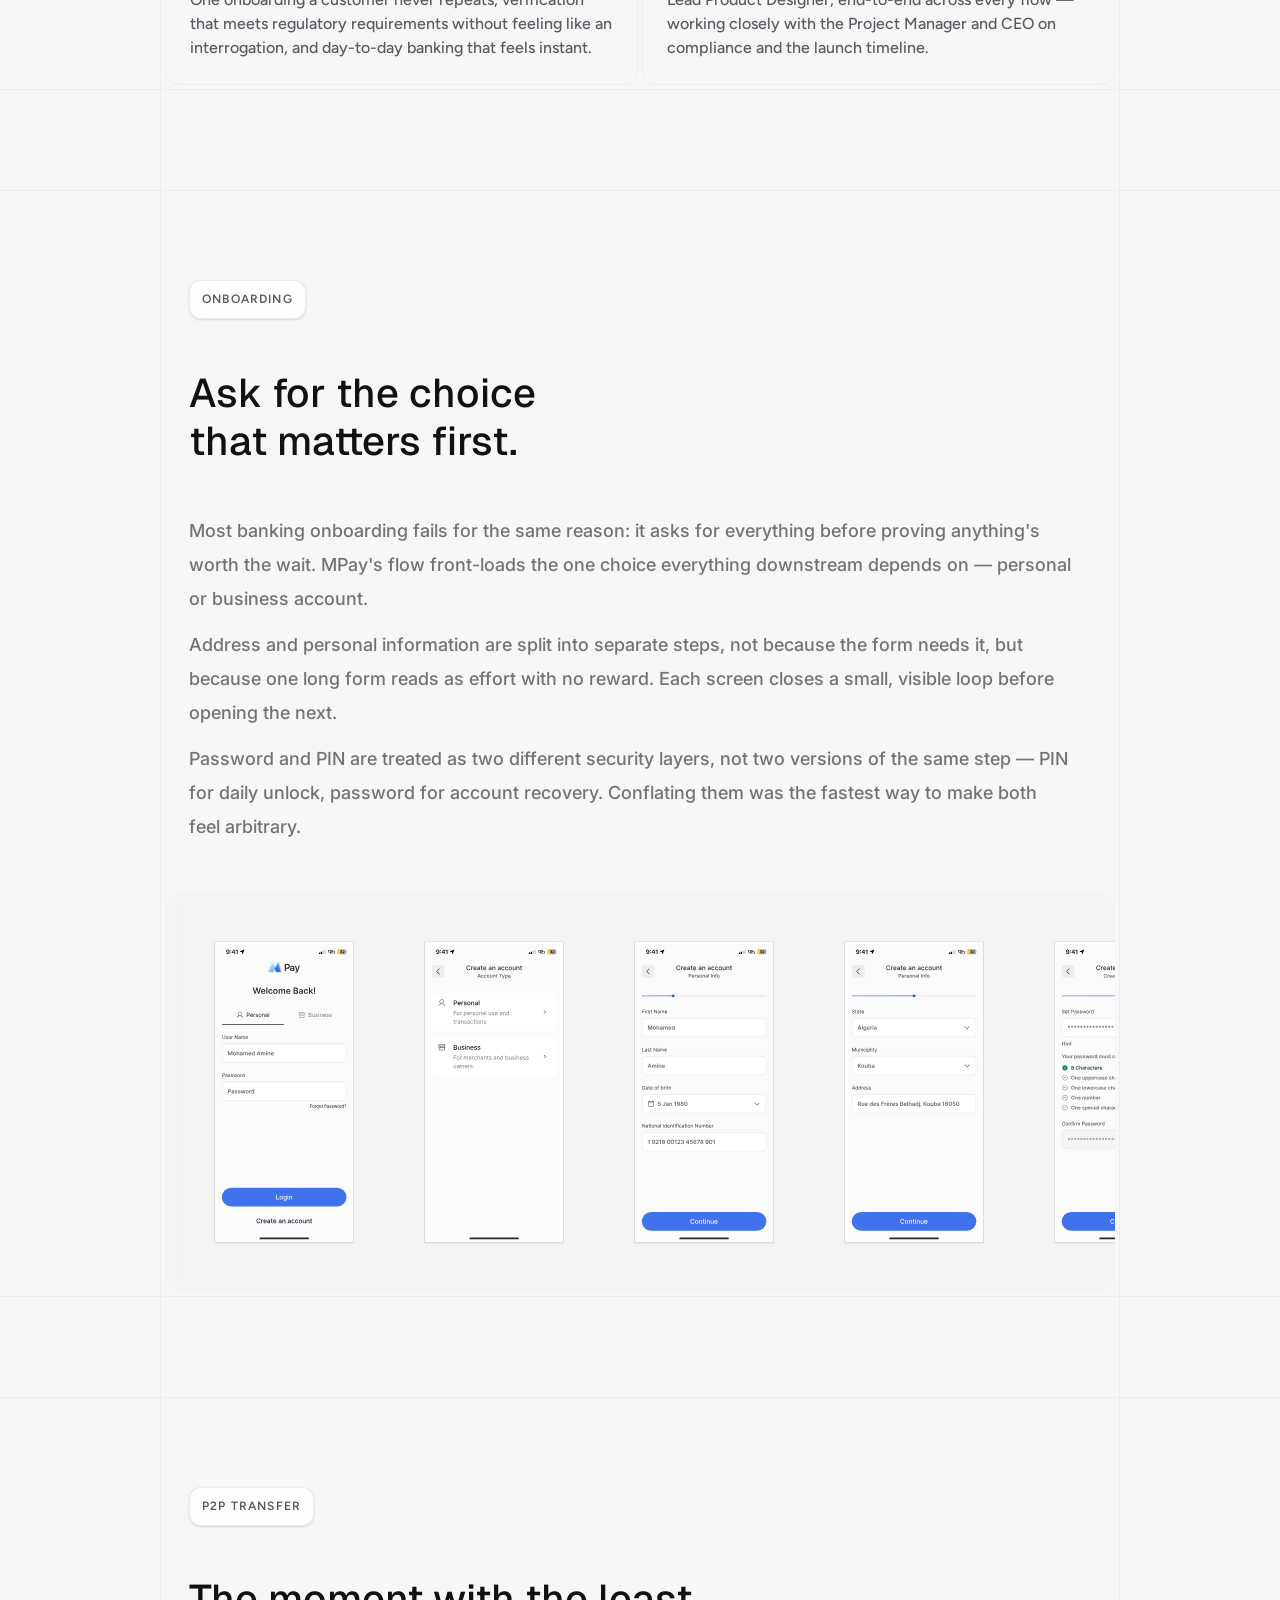
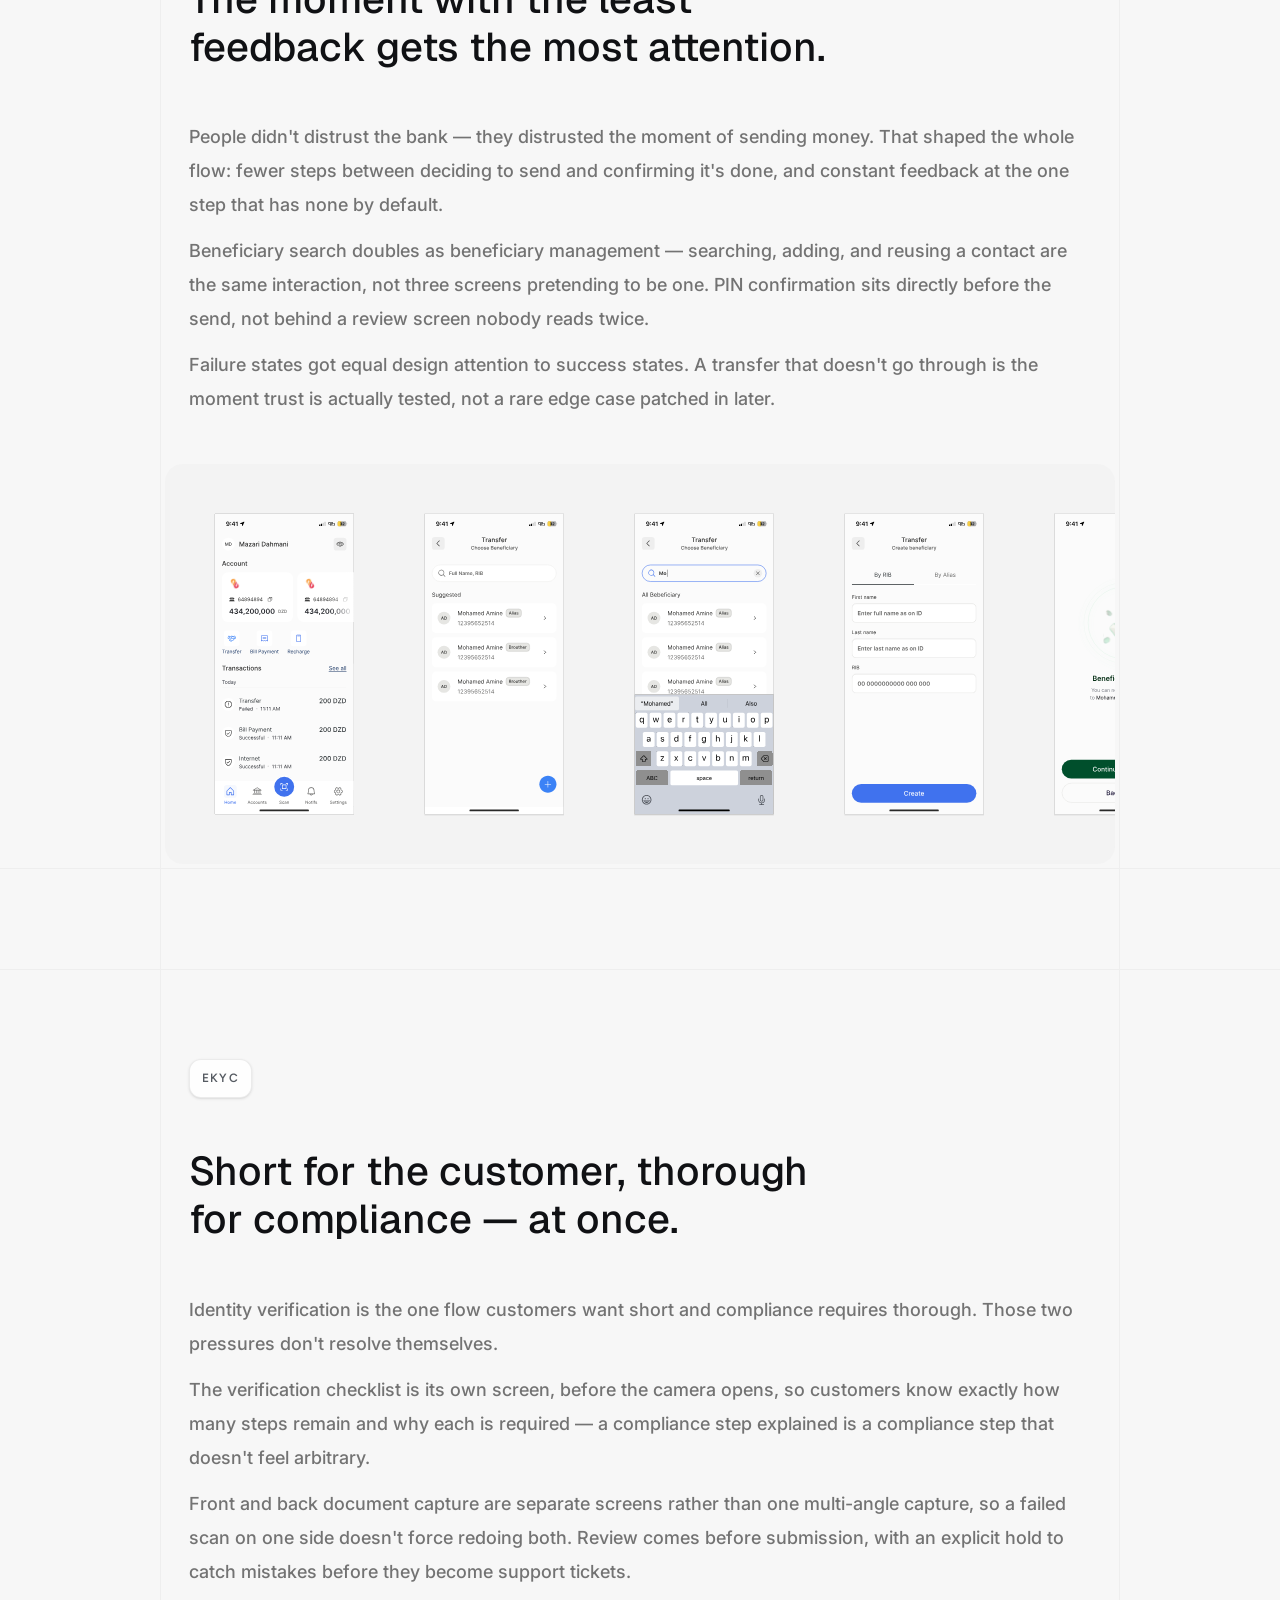
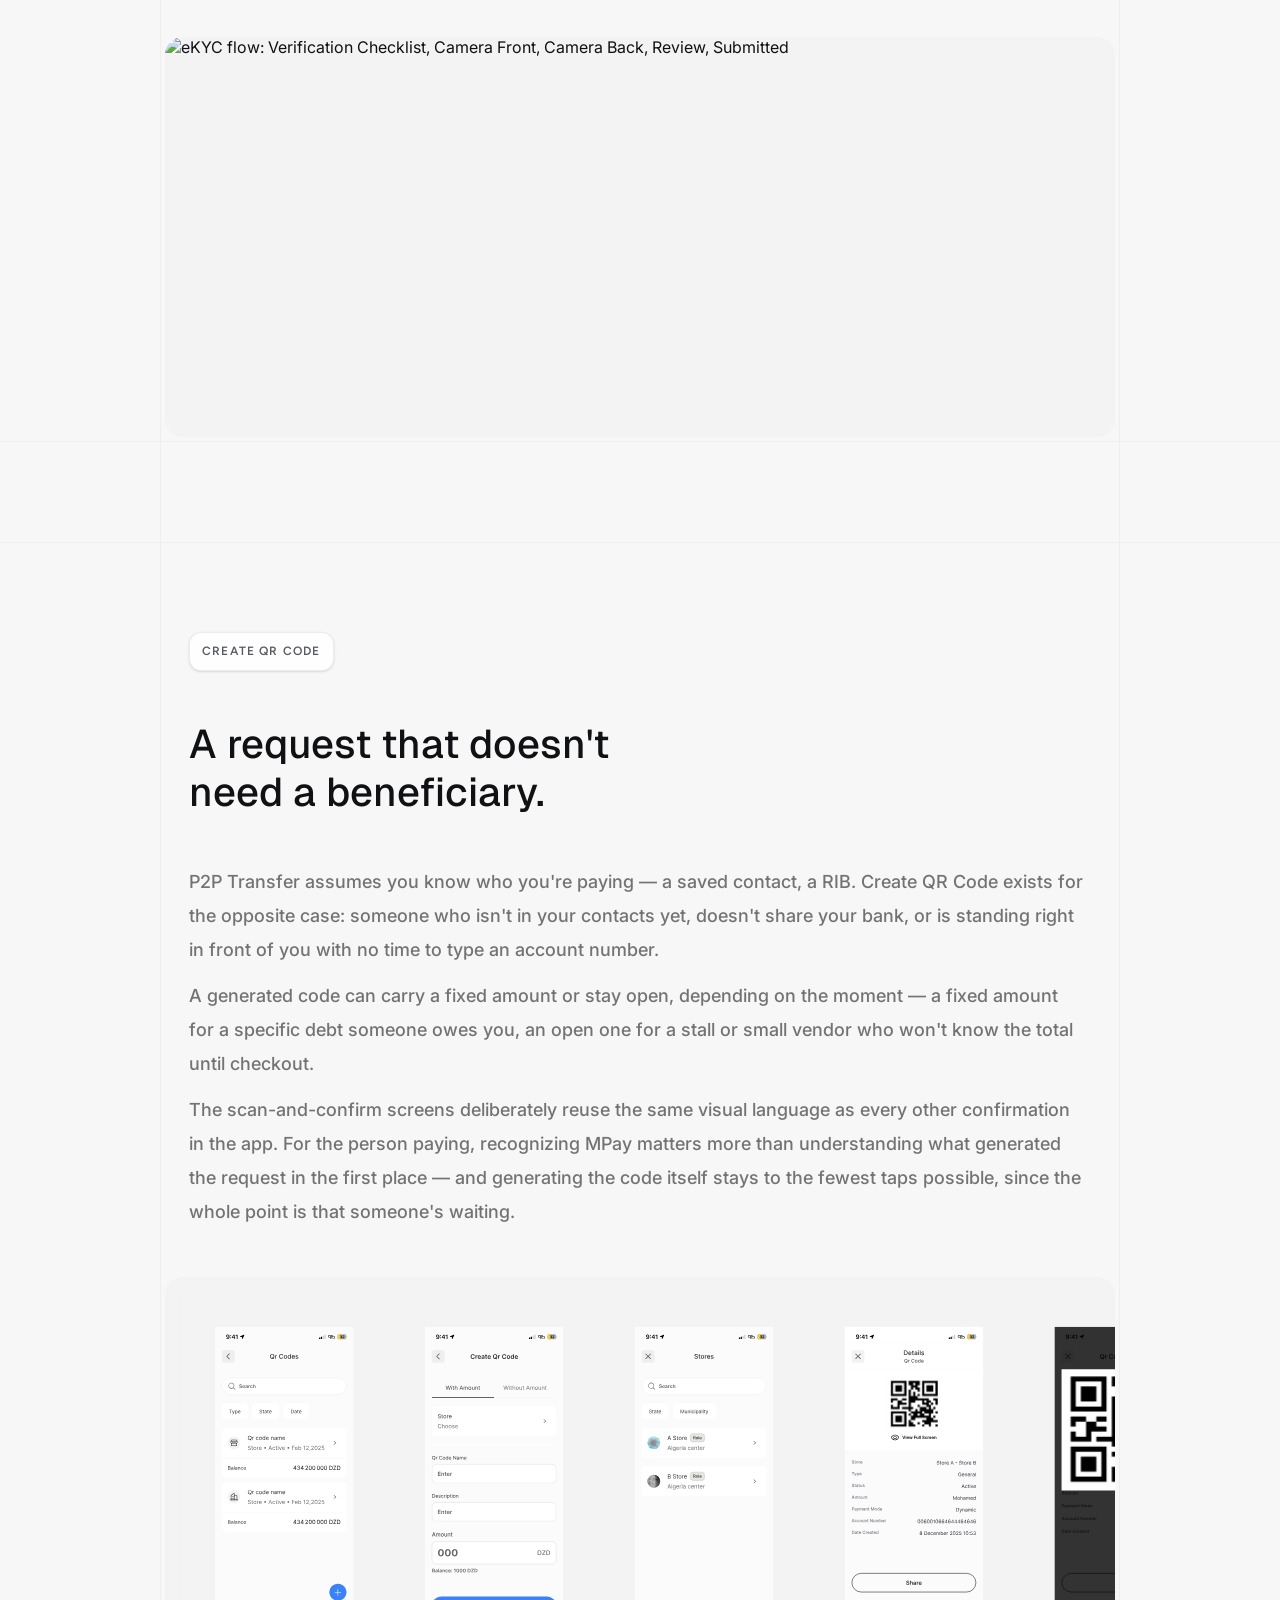
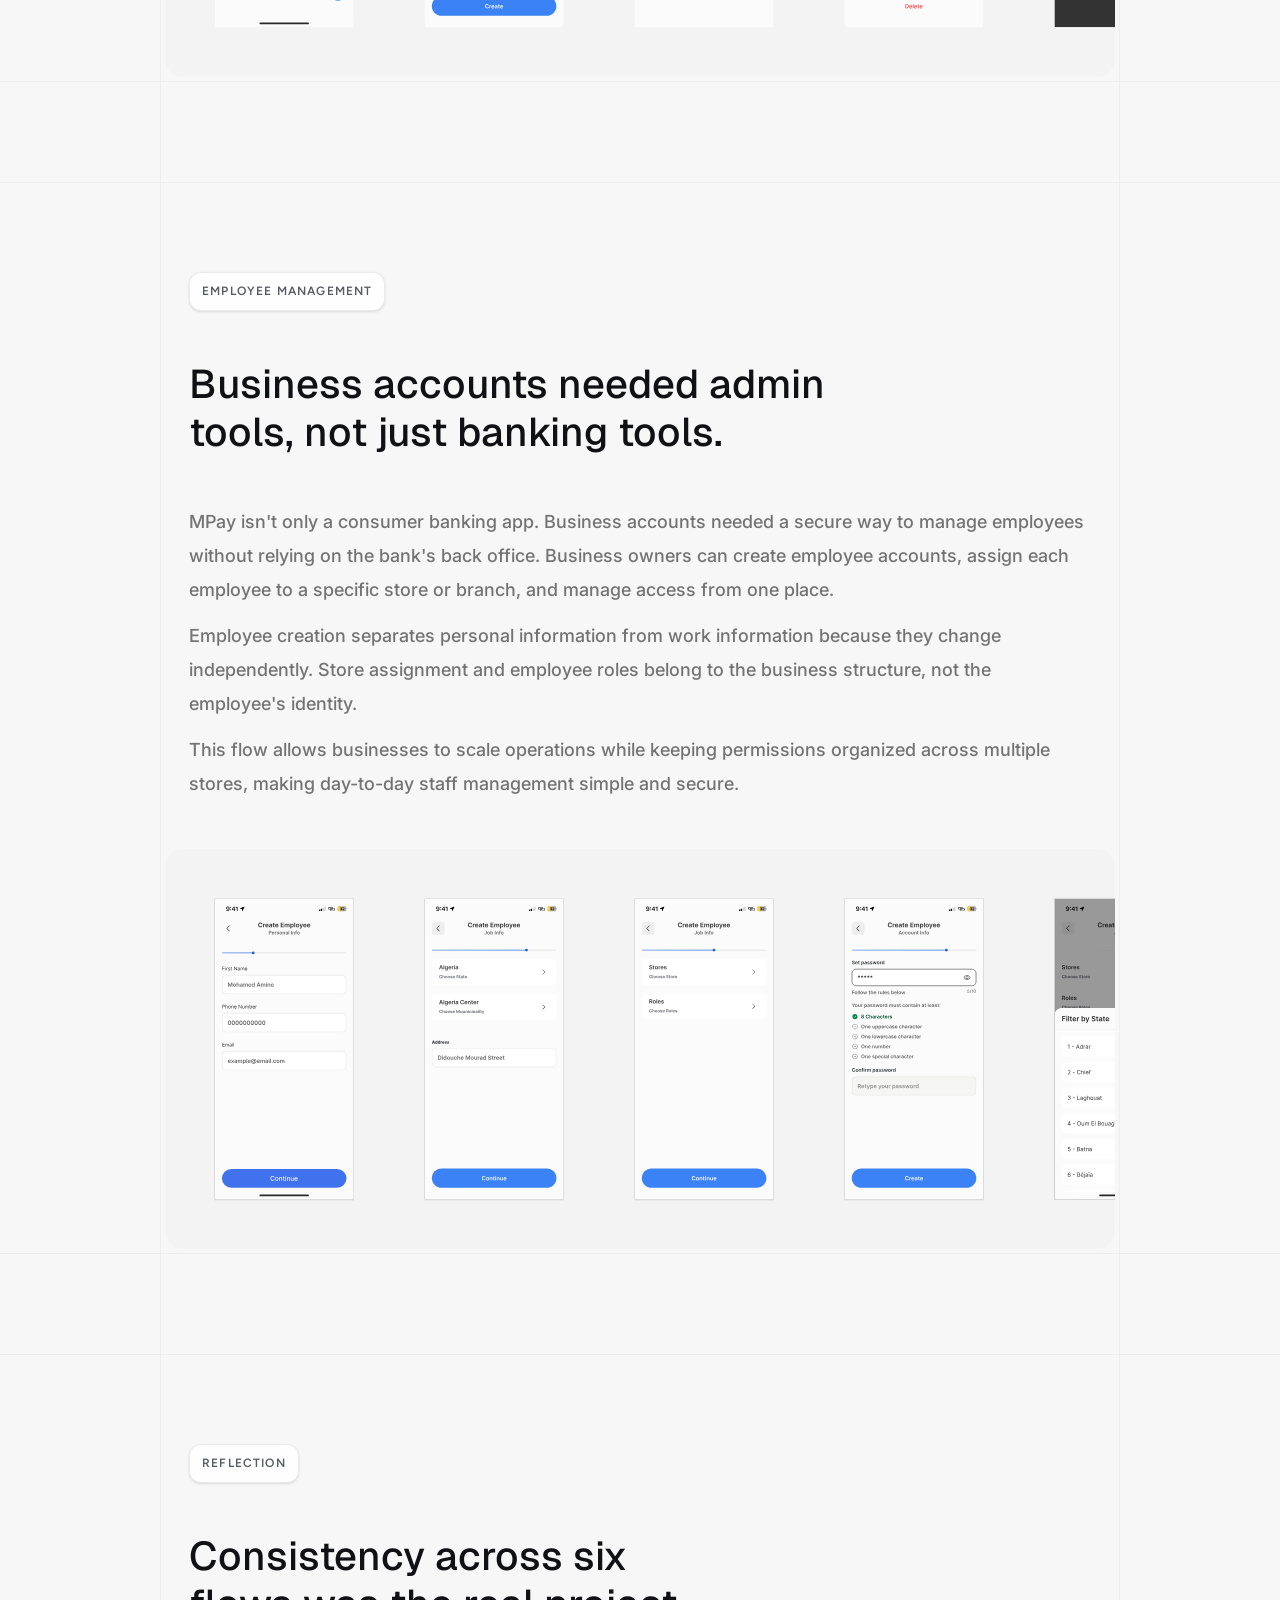
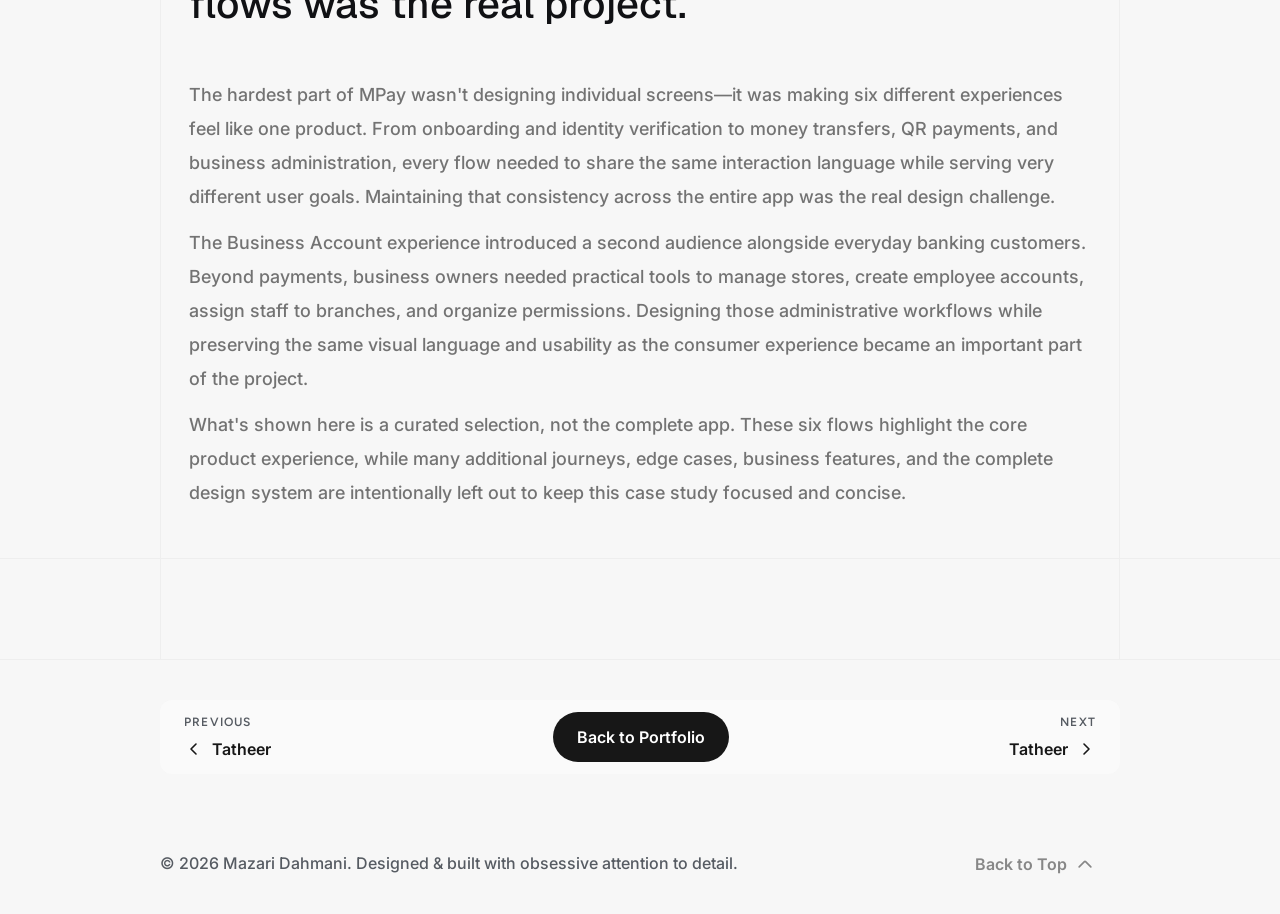
==== commit 2b685bf7: "Update portfolio" ====
--- a/mpay.html
+++ b/mpay.html
@@ -4,7 +4,7 @@
 <meta charset="UTF-8">
 <meta name="viewport" content="width=device-width, initial-scale=1.0">
 <title>MPay — Fintech Case Study by Mazari Dahmani</title>
-<meta name="description" content="How Mazari Dahmani designed MPay, a secure P2P transfer and bill payment platform for Banque Al Baraka Algeria — from research to a 2.1× faster transfer flow.">
+<meta name="description" content="How Mazari Dahmani designed MPay, a digital banking app for Algeria — onboarding, eKYC, transfers, and QR payments in one connected product for Banque Al Baraka Algeria.">
 <meta name="robots" content="index, follow">
 <meta name="theme-color" content="#f7f7f7">
 <link rel="canonical" href="https://mazaridahmani.com/mpay.html">
@@ -13,7 +13,7 @@
 <meta property="og:type" content="article">
 <meta property="og:site_name" content="Mazari Dahmani">
 <meta property="og:title" content="MPay — Fintech Case Study by Mazari Dahmani">
-<meta property="og:description" content="How Mazari Dahmani designed MPay, a secure P2P transfer and bill payment platform for Banque Al Baraka Algeria — from research to a 2.1× faster transfer flow.">
+<meta property="og:description" content="How Mazari Dahmani designed MPay, a digital banking app for Algeria — onboarding, eKYC, transfers, and QR payments in one connected product for Banque Al Baraka Algeria.">
 <meta property="og:url" content="https://mazaridahmani.com/mpay.html">
 <meta property="og:image" content="https://mazaridahmani.com/assets/seo/og-mpay.png">
 <meta property="og:image:width" content="1200">
@@ -24,7 +24,7 @@
 <!-- Twitter Card -->
 <meta name="twitter:card" content="summary_large_image">
 <meta name="twitter:title" content="MPay — Fintech Case Study by Mazari Dahmani">
-<meta name="twitter:description" content="A secure P2P transfer and bill payment platform for Banque Al Baraka Algeria, designed end-to-end.">
+<meta name="twitter:description" content="A digital banking app for Algeria, designed end-to-end for Banque Al Baraka Algeria.">
 <meta name="twitter:image" content="https://mazaridahmani.com/assets/seo/og-mpay.png">
 <meta name="twitter:image:alt" content="MPay — Case Study by Mazari Dahmani">
 
@@ -39,6 +39,7 @@
 <link rel="stylesheet" href="styles/main.css">
 <link rel="stylesheet" href="styles/case-study.css">
 <link rel="stylesheet" href="styles/cursor.css">
+<link rel="stylesheet" href="styles/gate.css">
 
 <script type="application/ld+json">
 {
@@ -71,19 +72,19 @@
   <!-- No top nav on case study pages, by design — immersive, project-focused. -->
   <section class="hero-guide">
     <div class="cs-back-wrap" style="padding-left:24px;padding-right:24px;">
-      <a class="btn btn-ghost cs-back" href="index.html#work"><img src="assets/icon-back-portfolio.svg" width="20" height="20" alt="">Back to Portfolio</a>
+      <a class="btn btn-ghost cs-back" href="index.html#work"><svg class="btn-icon-fill" viewBox="0 0 20 20" fill="none"><path fill-rule="evenodd" clip-rule="evenodd" d="M13.5058 3.5775C13.6621 3.73377 13.7498 3.9457 13.7498 4.16667C13.7498 4.38764 13.6621 4.59956 13.5058 4.75583L8.26166 10L13.5058 15.2442C13.6576 15.4013 13.7416 15.6118 13.7397 15.8303C13.7378 16.0488 13.6502 16.2578 13.4957 16.4123C13.3412 16.5669 13.1322 16.6545 12.9137 16.6564C12.6952 16.6583 12.4847 16.5743 12.3275 16.4225L7.08333 11.1783C6.77088 10.8658 6.59535 10.4419 6.59535 10C6.59535 9.55806 6.77088 9.13421 7.08333 8.82167L12.3275 3.5775C12.4838 3.42127 12.6957 3.33351 12.9167 3.33351C13.1376 3.33351 13.3496 3.42127 13.5058 3.5775Z" fill="currentColor"/></svg>Back to Portfolio</a>
     </div>
     <div class="hero-inner">
       <div class="tag-row">
         <span class="tag">Fintech</span>
-        <span class="tag">Bill Payments</span>
+        <span class="tag">Digital Banking</span>
         <span class="tag">Financial Services</span>
       </div>
       <h1 class="hero-heading">MPay</h1>
       <div class="cs-hero-meta">
         <p class="exp-dates" style="margin:0;">2024 · Teletic</p>
       </div>
-      <p class="hero-lede">A secure P2P money transfer and bill payment platform, designed end-to-end for Banque Al Baraka Algeria across mobile and web — built to make everyday payments feel instant, trustworthy, and simple.</p>
+      <p class="hero-lede">A digital banking app built for Algeria — onboarding, identity verification, transfers, and QR payments in one connected product. Designed end-to-end for Banque Al Baraka Algeria, from first download to daily use.</p>
     </div>
   </section>
 
@@ -101,122 +102,162 @@
     <div class="section-shell" style="padding-top:89px;">
 
       <div class="cs-media cs-media-hero reveal">
-        <svg viewBox="0 0 40 40" fill="none"><path d="M20 4 34 34H6L20 4Z" stroke="currentColor" stroke-width="2"/></svg>
+        <img src="assets/case-study/mpay-screens/hero-cover.svg" alt="MPay — cover">
       </div>
 
       <div class="cs-meta-grid reveal">
         <div class="cs-box cs-meta-item">
           <img class="cs-meta-icon" src="assets/case-study/icon-overview.svg" width="20" height="20" alt="">
           <p class="cs-meta-label">Overview</p>
-          <p class="cs-meta-text">MPay unifies P2P transfers and everyday bill payments into a single, secure product for Banque Al Baraka Algeria's customers, replacing a fragmented set of in-branch and legacy-app workflows.</p>
+          <p class="cs-meta-text">MPay replaces a fragmented mix of branch visits, paper forms, and disconnected apps with one banking app. This case study walks through six representative flows — the full product is considerably larger.</p>
         </div>
         <div class="cs-box cs-meta-item">
           <img class="cs-meta-icon" src="assets/case-study/icon-problem.svg" width="20" height="20" alt="">
           <p class="cs-meta-label">Problem</p>
-          <p class="cs-meta-text">Customers juggled separate flows — often separate apps — to send money versus pay bills, with inconsistent verification steps that eroded trust at exactly the moment money was changing hands.</p>
+          <p class="cs-meta-text">Every part of banking in Algeria meant a different queue — one to open an account, another to verify identity, another to send money. Trust eroded a little at each handoff.</p>
         </div>
         <div class="cs-box cs-meta-item">
           <img class="cs-meta-icon" src="assets/case-study/icon-goals.svg" width="20" height="20" alt="">
           <p class="cs-meta-label">Goals</p>
-          <p class="cs-meta-text">Cut the time to complete a transfer, unify transfers and bill payments under one mental model, and meet compliance requirements without the flow feeling like a form.</p>
+          <p class="cs-meta-text">One onboarding a customer never repeats, verification that meets regulatory requirements without feeling like an interrogation, and day-to-day banking that feels instant.</p>
         </div>
         <div class="cs-box cs-meta-item">
           <img class="cs-meta-icon" src="assets/case-study/icon-my-role.svg" width="20" height="20" alt="">
           <p class="cs-meta-label">My Role</p>
-          <p class="cs-meta-text">Lead Product Designer — end-to-end UX and UI, working closely with the Project Manager and CEO to keep the product aligned with compliance requirements and the launch timeline.</p>
-        </div>
-      </div>
-
-    </div>
-
-    <div class="divider-inline"></div>
-    <div class="spacer-band"></div>
-    <div class="divider-inline"></div>
-
-    <div class="section-shell" style="padding-top:89px;">
-      <div class="cs-flow reveal">
-        <span class="eyebrow-badge">Process</span>
-        <h2 class="section-heading">Starting from the moments people trust least.</h2>
-        <p class="hero-lede">People didn't distrust the bank — they distrusted the moment of sending money. Process started there.</p>
-        <div class="cs-box cs-list-box" style="width:100%;">
-          <ul class="exp-bullets">
-            <li><p>14 customer interviews across two cities, focused on their last transfer.</p></li>
-            <li><p>Mapped the old multi-app journey to cut redundant steps.</p></li>
-            <li><p>Tested low-fi flows with branch staff before any visual design.</p></li>
-            <li><p>Weekly syncs with the PM and CEO to protect the timeline.</p></li>
-          </ul>
-        </div>
-      </div>
-    </div>
-
-    <div class="divider-inline"></div>
-    <div class="spacer-band"></div>
-    <div class="divider-inline"></div>
-
-    <div class="section-shell" style="padding-top:89px;">
-      <div class="cs-flow reveal">
-        <span class="eyebrow-badge">Design System</span>
-        <h2 class="section-heading">One token set, two surfaces.</h2>
-        <p class="hero-lede">One token set for mobile and web — a single change updates every surface.</p>
-        <div class="cs-box cs-swatch-row">
-          <div class="cs-swatch"><div class="cs-swatch-chip" style="background:#0f6b4f"></div><span class="cs-meta-label" style="font-size:12px;line-height:21px;letter-spacing:0.5px;text-transform:uppercase;">Success</span></div>
-          <div class="cs-swatch"><div class="cs-swatch-chip" style="background:#b3261e"></div><span class="cs-meta-label" style="font-size:12px;line-height:21px;letter-spacing:0.5px;text-transform:uppercase;">Alert</span></div>
-          <div class="cs-swatch"><div class="cs-swatch-chip" style="background:#1b4b91"></div><span class="cs-meta-label" style="font-size:12px;line-height:21px;letter-spacing:0.5px;text-transform:uppercase;">Primary</span></div>
-          <div class="cs-swatch"><div class="cs-swatch-chip" style="background:#171717"></div><span class="cs-meta-label" style="font-size:12px;line-height:21px;letter-spacing:0.5px;text-transform:uppercase;">Ink</span></div>
-          <div class="cs-swatch"><div class="cs-swatch-chip" style="background:#f3f3f3;box-shadow:inset 0 0 0 1px #ebebeb"></div><span class="cs-meta-label" style="font-size:12px;line-height:21px;letter-spacing:0.5px;text-transform:uppercase;">Surface</span></div>
-        </div>
-      </div>
-    </div>
-
-    <div class="divider-inline"></div>
-    <div class="spacer-band"></div>
-    <div class="divider-inline"></div>
-
-    <div class="section-shell" style="padding-top:89px;">
-      <div class="cs-flow reveal">
-        <span class="eyebrow-badge">Key UI Screens</span>
-        <h2 class="section-heading">The four screens that carry the whole flow.</h2>
-        <div class="cs-screens-grid">
-          <div class="cs-screen"><svg viewBox="0 0 40 40" fill="none"><rect x="10" y="6" width="20" height="28" rx="3" stroke="currentColor" stroke-width="2"/><path d="M16 14h8M16 20h8M16 26h4" stroke="currentColor" stroke-width="2" stroke-linecap="round"/></svg></div>
-          <div class="cs-screen"><svg viewBox="0 0 40 40" fill="none"><circle cx="20" cy="20" r="14" stroke="currentColor" stroke-width="2"/><path d="M14 20h12M20 14v12" stroke="currentColor" stroke-width="2" stroke-linecap="round"/></svg></div>
-          <div class="cs-screen"><svg viewBox="0 0 40 40" fill="none"><rect x="7" y="10" width="26" height="20" rx="3" stroke="currentColor" stroke-width="2"/><path d="M7 16h26" stroke="currentColor" stroke-width="2"/></svg></div>
-          <div class="cs-screen"><svg viewBox="0 0 40 40" fill="none"><path d="M8 30V16M18 30V10M28 30v-8" stroke="currentColor" stroke-width="2.5" stroke-linecap="round"/></svg></div>
-        </div>
-      </div>
-    </div>
-
-    <div class="divider-inline"></div>
-    <div class="spacer-band"></div>
-    <div class="divider-inline"></div>
-
-    <div class="section-shell" style="padding-top:89px;">
-      <div class="cs-flow reveal">
-        <span class="eyebrow-badge">UX Decisions</span>
-        <h2 class="section-heading">A few decisions that mattered more than they looked.</h2>
-        <div class="cs-box cs-list-box" style="width:100%;">
-          <ul class="exp-bullets">
-            <li><p>Progressive disclosure replaces a five-step verification wall.</p></li>
-            <li><p>One consistent card state for pending, cleared, and failed.</p></li>
-            <li><p>Bills and transfers share a single "recipient" pattern.</p></li>
-            <li><p>Press-and-hold confirms sends — no extra screen needed.</p></li>
-          </ul>
-        </div>
-      </div>
-    </div>
-
-    <div class="divider-inline"></div>
-    <div class="spacer-band"></div>
-    <div class="divider-inline"></div>
-
-    <div class="section-shell" style="padding-top:89px;">
-      <div class="cs-flow reveal">
-        <span class="eyebrow-badge">Gallery</span>
-        <h2 class="section-heading">A closer look.</h2>
-        <div class="cs-gallery-grid">
-          <div class="cs-gallery-item"><svg viewBox="0 0 40 40" fill="none"><path d="M20 4 34 34H6L20 4Z" stroke="currentColor" stroke-width="1.5"/></svg></div>
-          <div class="cs-gallery-item"><svg viewBox="0 0 40 40" fill="none"><rect x="6" y="6" width="28" height="28" rx="6" stroke="currentColor" stroke-width="1.5"/></svg></div>
-        </div>
-      </div>
+          <p class="cs-meta-text">Lead Product Designer, end-to-end across every flow — working closely with the Project Manager and CEO on compliance and the launch timeline.</p>
+        </div>
+      </div>
+
+    </div>
+
+    <div class="divider-inline"></div>
+    <div class="spacer-band"></div>
+    <div class="divider-inline"></div>
+
+    <div class="section-shell" style="padding-top:89px;">
+      <div class="cs-flow reveal">
+        <div class="eyebrow-row">
+          <span class="eyebrow-badge">Onboarding</span>
+          <h2 class="section-heading">Ask for the choice that matters first.</h2>
+        </div>
+        <div class="cs-flow-text">
+          <p class="hero-lede">Most banking onboarding fails for the same reason: it asks for everything before proving anything's worth the wait. MPay's flow front-loads the one choice everything downstream depends on — personal or business account.</p>
+          <p class="hero-lede">Address and personal information are split into separate steps, not because the form needs it, but because one long form reads as effort with no reward. Each screen closes a small, visible loop before opening the next.</p>
+          <p class="hero-lede">Password and PIN are treated as two different security layers, not two versions of the same step — PIN for daily unlock, password for account recovery. Conflating them was the fastest way to make both feel arbitrary.</p>
+        </div>
+        <div class="cs-flow-strip reveal">
+          <img src="assets/case-study/mpay-screens/onboarding-flow.svg" alt="Onboarding flow: Welcome, Account Type, Personal Information, Address, Create Password, Account Created, Create a PIN, Confirm PIN">
+        </div>
+      </div>
+
+    </div>
+
+    <div class="divider-inline"></div>
+    <div class="spacer-band"></div>
+    <div class="divider-inline"></div>
+
+    <div class="section-shell" style="padding-top:89px;">
+      <div class="cs-flow reveal">
+        <div class="eyebrow-row">
+          <span class="eyebrow-badge">P2P Transfer</span>
+          <h2 class="section-heading">The moment with the least feedback gets the most attention.</h2>
+        </div>
+        <div class="cs-flow-text">
+          <p class="hero-lede">People didn't distrust the bank — they distrusted the moment of sending money. That shaped the whole flow: fewer steps between deciding to send and confirming it's done, and constant feedback at the one step that has none by default.</p>
+          <p class="hero-lede">Beneficiary search doubles as beneficiary management — searching, adding, and reusing a contact are the same interaction, not three screens pretending to be one. PIN confirmation sits directly before the send, not behind a review screen nobody reads twice.</p>
+          <p class="hero-lede">Failure states got equal design attention to success states. A transfer that doesn't go through is the moment trust is actually tested, not a rare edge case patched in later.</p>
+        </div>
+        <div class="cs-flow-strip reveal">
+          <img src="assets/case-study/mpay-screens/p2p-transfer-flow.svg" alt="P2P Transfer flow: Account Dashboard, Choose Beneficiary, Add Beneficiary, Beneficiary Added, Addition Failed, From Account, Transfer Amount, Confirm Details, Transfer Successful, Transfer Failed">
+        </div>
+      </div>
+
+    </div>
+
+    <div class="divider-inline"></div>
+    <div class="spacer-band"></div>
+    <div class="divider-inline"></div>
+
+    <div class="section-shell" style="padding-top:89px;">
+      <div class="cs-flow reveal">
+        <div class="eyebrow-row">
+          <span class="eyebrow-badge">eKYC</span>
+          <h2 class="section-heading">Short for the customer, thorough for compliance — at once.</h2>
+        </div>
+        <div class="cs-flow-text">
+          <p class="hero-lede">Identity verification is the one flow customers want short and compliance requires thorough. Those two pressures don't resolve themselves.</p>
+          <p class="hero-lede">The verification checklist is its own screen, before the camera opens, so customers know exactly how many steps remain and why each is required — a compliance step explained is a compliance step that doesn't feel arbitrary.</p>
+          <p class="hero-lede">Front and back document capture are separate screens rather than one multi-angle capture, so a failed scan on one side doesn't force redoing both. Review comes before submission, with an explicit hold to catch mistakes before they become support tickets.</p>
+        </div>
+        <div class="cs-flow-strip reveal">
+          <img src="assets/case-study/mpay-screens/ekyc-flow.svg" alt="eKYC flow: Verification Checklist, Camera Front, Camera Back, Review, Submitted">
+        </div>
+      </div>
+
+    </div>
+
+    <div class="divider-inline"></div>
+    <div class="spacer-band"></div>
+    <div class="divider-inline"></div>
+
+    <div class="section-shell" style="padding-top:89px;">
+      <div class="cs-flow reveal">
+        <div class="eyebrow-row">
+          <span class="eyebrow-badge">Create QR Code</span>
+          <h2 class="section-heading">A request that doesn't need a beneficiary.</h2>
+        </div>
+        <div class="cs-flow-text">
+          <p class="hero-lede">P2P Transfer assumes you know who you're paying — a saved contact, a RIB. Create QR Code exists for the opposite case: someone who isn't in your contacts yet, doesn't share your bank, or is standing right in front of you with no time to type an account number.</p>
+          <p class="hero-lede">A generated code can carry a fixed amount or stay open, depending on the moment — a fixed amount for a specific debt someone owes you, an open one for a stall or small vendor who won't know the total until checkout.</p>
+          <p class="hero-lede">The scan-and-confirm screens deliberately reuse the same visual language as every other confirmation in the app. For the person paying, recognizing MPay matters more than understanding what generated the request in the first place — and generating the code itself stays to the fewest taps possible, since the whole point is that someone's waiting.</p>
+        </div>
+        <div class="cs-flow-strip reveal">
+          <img src="assets/case-study/mpay-screens/create-qr-code-flow.svg" alt="Create QR Code flow">
+        </div>
+      </div>
+
+    </div>
+
+    <div class="divider-inline"></div>
+    <div class="spacer-band"></div>
+    <div class="divider-inline"></div>
+
+    <div class="section-shell" style="padding-top:89px;">
+      <div class="cs-flow reveal">
+        <div class="eyebrow-row">
+          <span class="eyebrow-badge">Employee Management</span>
+          <h2 class="section-heading">Business accounts needed admin tools, not just banking tools.</h2>
+        </div>
+        <div class="cs-flow-text">
+          <p class="hero-lede">MPay isn't only a consumer banking app. Business accounts needed a secure way to manage employees without relying on the bank's back office. Business owners can create employee accounts, assign each employee to a specific store or branch, and manage access from one place.</p>
+          <p class="hero-lede">Employee creation separates personal information from work information because they change independently. Store assignment and employee roles belong to the business structure, not the employee's identity.</p>
+          <p class="hero-lede">This flow allows businesses to scale operations while keeping permissions organized across multiple stores, making day-to-day staff management simple and secure.</p>
+        </div>
+        <div class="cs-flow-strip reveal">
+          <img src="assets/case-study/mpay-screens/employee-management-grid.svg" alt="Employee Management: Personal Information, Job Information (State/Municipality, Stores, Roles), Account Info, plus Stores and Roles filter/search screens">
+        </div>
+      </div>
+
+    </div>
+
+    <div class="divider-inline"></div>
+    <div class="spacer-band"></div>
+    <div class="divider-inline"></div>
+
+    <div class="section-shell" style="padding-top:89px; padding-bottom:48px;">
+      <div class="cs-flow reveal">
+        <div class="eyebrow-row">
+          <span class="eyebrow-badge">Reflection</span>
+          <h2 class="section-heading">Consistency across six flows was the real project.</h2>
+        </div>
+        <div class="cs-flow-text">
+          <p class="hero-lede">The hardest part of MPay wasn't designing individual screens—it was making six different experiences feel like one product. From onboarding and identity verification to money transfers, QR payments, and business administration, every flow needed to share the same interaction language while serving very different user goals. Maintaining that consistency across the entire app was the real design challenge.</p>
+          <p class="hero-lede">The Business Account experience introduced a second audience alongside everyday banking customers. Beyond payments, business owners needed practical tools to manage stores, create employee accounts, assign staff to branches, and organize permissions. Designing those administrative workflows while preserving the same visual language and usability as the consumer experience became an important part of the project.</p>
+          <p class="hero-lede">What's shown here is a curated selection, not the complete app. These six flows highlight the core product experience, while many additional journeys, edge cases, business features, and the complete design system are intentionally left out to keep this case study focused and concise.</p>
+        </div>
+        
+      </div>
+
     </div>
 
     <div class="divider-inline"></div>
@@ -244,14 +285,40 @@
       <div>
         <p class="footer-copy">© 2026 Mazari Dahmani. Designed &amp; built with obsessive attention to detail.</p>
       </div>
-      <a class="btn btn-ghost footer-top-btn" href="#top">Back to Top <img src="assets/icon-back-top.svg" width="20" height="20" alt=""></a>
+      <a class="btn btn-ghost footer-top-btn" href="#top">Back to Top <svg class="btn-icon-fill" viewBox="0 0 20 20" fill="none"><path fill-rule="evenodd" clip-rule="evenodd" d="M16.4226 13.5057C16.2663 13.6619 16.0544 13.7497 15.8334 13.7497C15.6124 13.7497 15.4005 13.6619 15.2442 13.5057L10.0001 8.26153L4.75589 13.5057C4.59872 13.6575 4.38822 13.7415 4.16972 13.7396C3.95122 13.7377 3.74221 13.65 3.58771 13.4955C3.4332 13.341 3.34556 13.132 3.34366 12.9135C3.34176 12.695 3.42576 12.4845 3.57755 12.3274L8.82172 7.08319C9.13427 6.77074 9.55811 6.59521 10.0001 6.59521C10.442 6.59521 10.8658 6.77074 11.1784 7.08319L16.4226 12.3274C16.5788 12.4836 16.6665 12.6956 16.6665 12.9165C16.6665 13.1375 16.5788 13.3494 16.4226 13.5057Z" fill="currentColor"/></svg></a>
     </div>
   </footer>
 
 </main>
+
+<div class="cs-gate" id="cs-gate" hidden>
+  <div class="cs-gate-backdrop"></div>
+  <div class="cs-gate-dialog" role="dialog" aria-modal="true" aria-labelledby="cs-gate-title" aria-describedby="cs-gate-desc">
+    <button type="button" class="cs-gate-close" id="cs-gate-close" aria-label="Close">
+      <svg viewBox="0 0 20 20" fill="none"><path d="M5 5l10 10M15 5 5 15" stroke="currentColor" stroke-width="1.6" stroke-linecap="round"/></svg>
+    </button>
+    <div class="cs-gate-icon">
+      <svg viewBox="0 0 24 24" fill="none"><rect x="5" y="11" width="14" height="10" rx="2" stroke="currentColor" stroke-width="1.8"/><path d="M8 11V7a4 4 0 0 1 8 0v4" stroke="currentColor" stroke-width="1.8" stroke-linecap="round"/></svg>
+    </div>
+    <h2 class="cs-gate-title" id="cs-gate-title">Confidential Case Study</h2>
+    <p class="cs-gate-desc" id="cs-gate-desc">This project has not been publicly released yet. Access is restricted. Please enter the password to continue.</p>
+    <form class="cs-gate-form" id="cs-gate-form" novalidate>
+      <div class="cs-gate-field" id="cs-gate-field">
+        <input type="password" class="cs-gate-input" id="cs-gate-input" placeholder="Password" autocomplete="off" aria-label="Password" data-lpignore="true" data-1p-ignore="true" data-bwignore="true" data-form-type="other">
+        <button type="button" class="cs-gate-toggle" id="cs-gate-toggle" aria-label="Show password" aria-pressed="false">
+          <svg class="cs-gate-eye" viewBox="0 0 20 20" fill="none"><path d="M1.5 10S4.5 4 10 4s8.5 6 8.5 6-3 6-8.5 6-8.5-6-8.5-6Z" stroke="currentColor" stroke-width="1.6" stroke-linejoin="round"/><circle cx="10" cy="10" r="2.5" stroke="currentColor" stroke-width="1.6"/></svg>
+          <svg class="cs-gate-eye-off" viewBox="0 0 20 20" fill="none"><path d="M1.5 10S4.5 4 10 4s8.5 6 8.5 6-3 6-8.5 6-8.5-6-8.5-6Z" stroke="currentColor" stroke-width="1.6" stroke-linejoin="round"/><circle cx="10" cy="10" r="2.5" stroke="currentColor" stroke-width="1.6"/><path d="M3 3l14 14" stroke="currentColor" stroke-width="1.6" stroke-linecap="round"/></svg>
+        </button>
+        <p class="cs-gate-error" id="cs-gate-error" role="alert"></p>
+      </div>
+      <button type="submit" class="btn btn-dark cs-gate-submit" id="cs-gate-submit">Continue</button>
+    </form>
+  </div>
+</div>
 
 <script src="scripts/main.js"></script>
 <script src="scripts/case-study.js"></script>
 <script src="scripts/cursor.js"></script>
+<script src="scripts/gate.js"></script>
 </body>
 </html>
--- a/styles/main.css
+++ b/styles/main.css
@@ -44,6 +44,7 @@
   /* shadow/sm (two-layer, from Figma variable defs) */
   --shadow-card: 0 1px 3px 0 rgba(0, 0, 0, 0.1), 0 1px 2px -1px rgba(0, 0, 0, 0.1);
   --shadow-card-hover: 0 10px 20px -14px rgba(16, 17, 20, 0.10), 0 2px 6px -2px rgba(16, 17, 20, 0.05);
+  --shadow-btn-hover: 0 6px 16px -8px rgba(16, 17, 20, 0.14), 0 1px 4px -1px rgba(16, 17, 20, 0.06);
 
   /* type */
   --font-geist: 'Geist', sans-serif;
@@ -196,6 +197,7 @@
   line-height: 48px;
   color: var(--ink-900);
   max-width: 640px;
+  text-wrap: balance;
 }
 
 .section-shell {
@@ -233,8 +235,29 @@
 
 .btn-dark { background: var(--ink-850); color: var(--white); }
 .btn-dark:hover { background: var(--ink-900); transform: translateY(-4px); box-shadow: var(--shadow-card-hover); }
-.btn-ghost { background: transparent; color: var(--ink-450); }
-.btn-ghost:hover { background: var(--line-guide); color: var(--ink-900); transform: translateY(-4px); box-shadow: var(--shadow-card-hover); }
+.btn-ghost {
+  background: transparent;
+  color: var(--ink-450);
+  border: 1px solid transparent;
+  transition: background-color 220ms ease-out, color 220ms ease-out, border-color 220ms ease-out, transform 220ms ease-out, box-shadow 220ms ease-out;
+}
+.btn-ghost:hover,
+.btn-ghost:focus-visible {
+  background: var(--card-bg);
+  color: var(--ink-900);
+  border-color: var(--line-tag);
+  transform: translateY(-2px);
+  box-shadow: var(--shadow-btn-hover);
+}
+.btn-ghost:active {
+  transform: translateY(0);
+  box-shadow: none;
+  background: var(--line-guide);
+}
+.btn-ghost img,
+.btn-ghost svg {
+  transition: transform 220ms ease-out;
+}
 .btn-outline {
   background: transparent;
   color: var(--ink-850);
@@ -358,6 +381,7 @@
   line-height: 68px;
   color: var(--ink-900);
   margin: 0;
+  text-wrap: balance;
 }
 .hero-heading span { display: block; color: var(--ink-450); }
 
@@ -368,6 +392,7 @@
   line-height: 34px;
   color: var(--ink-600);
   max-width: 900px;
+  text-wrap: pretty;
 }
 
 .hero-meta { display: flex; gap: 16px; align-items: center; flex-wrap: wrap; }
@@ -382,7 +407,9 @@
 }
 
 .hero-actions { display: flex; gap: 16px; align-items: center; flex-wrap: wrap; }
-.hero-actions svg { width: 20px; height: 20px; }
+.hero-actions svg, .hero-actions img { width: 20px; height: 20px; }
+.hero-actions .btn-ghost:hover .btn-icon-fill,
+.hero-actions .btn-ghost:focus-visible .btn-icon-fill { transform: scale(1.05); }
 
 /* ---------- Texture band ---------- */
 /* Frame 4895:38349 in Figma: 960x100, overflow-clip. Pattern node 4895:38350
@@ -496,7 +523,7 @@
   margin-top: 14.5px;
   flex-shrink: 0;
 }
-.exp-bullets p { font-family: var(--font-inter); font-weight: 500; font-size: 16px; line-height: 34px; color: var(--ink-600); }
+.exp-bullets p { font-family: var(--font-inter); font-weight: 500; font-size: 16px; line-height: 34px; color: var(--ink-600); text-wrap: pretty; }
 
 /* ---------- Case studies ---------- */
 .case-grid { display: grid; grid-template-columns: repeat(2, 1fr); gap: 16px; }
@@ -528,9 +555,9 @@
 .case-card:hover .case-figure img { filter: grayscale(0%); }
 .case-body { padding: 24px; display: flex; flex-direction: column; gap: 16px; }
 .case-title-row { display: flex; align-items: baseline; justify-content: space-between; }
-.case-title { font-family: var(--font-inter); font-weight: 600; font-size: 20px; line-height: 32px; color: var(--ink-850); margin: 0; }
+.case-title { font-family: var(--font-inter); font-weight: 600; font-size: 20px; line-height: 32px; color: var(--ink-850); margin: 0; text-wrap: balance; }
 .case-year { font-family: var(--font-figtree); font-weight: 500; font-size: 16px; color: var(--ink-700); }
-.case-desc { font-family: var(--font-figtree); font-weight: 500; font-size: 18px; line-height: 23.8px; color: var(--ink-600); }
+.case-desc { font-family: var(--font-figtree); font-weight: 500; font-size: 18px; line-height: 23.8px; color: var(--ink-600); text-wrap: pretty; }
 
 /* ---------- Certifications ---------- */
 .cert-grid { display: grid; grid-template-columns: repeat(2, 1fr); gap: 16px; }
@@ -553,7 +580,7 @@
 }
 .cert-icon { display: block; height: 40px; width: auto; filter: grayscale(100%); transition: filter 300ms ease-out; }
 .cert-card:hover .cert-icon { filter: grayscale(0%); }
-.cert-name { font-family: var(--font-inter); font-weight: 600; font-size: 20px; line-height: 32px; color: var(--ink-850); margin: 0; }
+.cert-name { font-family: var(--font-inter); font-weight: 600; font-size: 20px; line-height: 32px; color: var(--ink-850); margin: 0; text-wrap: balance; }
 .cert-issued { font-family: var(--font-figtree); font-weight: 500; font-size: 18px; line-height: 24.6px; color: var(--ink-400); }
 .cert-id {
   display: flex;
@@ -602,8 +629,8 @@
 }
 .contact-col { flex: 1; min-width: 0; display: flex; flex-direction: column; gap: 40px; }
 .contact-header-group { display: flex; flex-direction: column; gap: 16px; }
-.contact-heading { font-family: var(--font-geist); font-weight: 500; font-size: 40px; line-height: 48px; color: var(--contact-fg); margin: 0; }
-.contact-lede { font-family: var(--font-inter); font-weight: 500; font-size: 16px; line-height: 34px; color: var(--ink-600); max-width: 386px; margin: 0; }
+.contact-heading { font-family: var(--font-geist); font-weight: 500; font-size: 40px; line-height: 48px; color: var(--contact-fg); margin: 0; text-wrap: balance; }
+.contact-lede { font-family: var(--font-inter); font-weight: 500; font-size: 16px; line-height: 34px; color: var(--ink-600); max-width: 386px; margin: 0; text-wrap: pretty; }
 .contact-links { display: flex; flex-direction: column; }
 .contact-link-row, .contact-info-row {
   display: flex;
@@ -682,7 +709,9 @@
   flex-wrap: wrap;
 }
 .footer-copy { font-family: var(--font-inter); font-weight: 500; font-size: 16px; line-height: 21px; color: var(--ink-700); margin: 0; }
-.footer-top-btn svg { width: 20px; height: 20px; }
+.footer-top-btn svg, .footer-top-btn img { width: 20px; height: 20px; }
+.footer-top-btn:hover .btn-icon-fill,
+.footer-top-btn:focus-visible .btn-icon-fill { transform: scale(1.05); }
 
 /* ---------- Responsive ---------- */
 @media (max-width: 860px) {
--- a/styles/case-study.css
+++ b/styles/case-study.css
@@ -29,8 +29,30 @@
 /* ---------- Back link — reuses .btn.btn-ghost exactly, just adds the
    page-specific top spacing and a reversed arrow ---------- */
 .cs-back-wrap { padding: 40px 0 0; }
+.cs-back:hover .btn-icon-fill,
+.cs-back:focus-visible .btn-icon-fill { transform: translateX(-3px); }
 /* Back link now uses a real left-pointing icon asset (see below), no
    rotation transform needed. */
+
+/* The text block (label, heading, paragraphs) intentionally uses the
+   same 24px inset as the homepage's own .eyebrow-row — matching the
+   homepage's real heading position exactly, per explicit request. The
+   flow-strip image below is a different kind of content and keeps its
+   own full-width treatment; it isn't meant to align with the text. */
+.cs-flow-text {
+  display: flex;
+  flex-direction: column;
+  gap: var(--space-3);
+  padding-inline: var(--space-6);
+  align-items: flex-start;
+  /* Pulls this block up from .cs-flow's 48px outer gap to 16px —
+     matching the label-to-heading gap above it — while leaving the
+     48px gap to the flow-strip image below completely untouched
+     (margin-top only affects this element's top side). Internal
+     gap between paragraphs is a separate, tighter 12px — genuinely
+     compact, reading as one block rather than three, per the request. */
+  margin-top: calc(var(--space-8) * -1);
+}
 
 /* ---------- Hero meta line (year · company) — reuses .exp-dates'
    exact text properties via that same class in the markup; this just
@@ -68,7 +90,7 @@
 /* A plain flowing section — typography and whitespace only, no
    surface, no border, no shadow. This is the default for most of the
    page now; .cs-card is the exception, not the rule. */
-.cs-flow { display: flex; flex-direction: column; gap: 24px; }
+.cs-flow { display: flex; flex-direction: column; gap: 48px; }
 
 /* ---------- Layout grids (structure only) ---------- */
 
@@ -78,6 +100,7 @@
 .cs-media { background: var(--surface-media); border-radius: var(--r-lg); display: flex; align-items: center; justify-content: center; overflow: hidden; }
 .cs-media-hero { aspect-ratio: 16/9; }
 .cs-media svg { width: 22%; height: 22%; color: var(--ink-400); }
+.cs-media img { width: 100%; height: 100%; object-fit: contain; display: block; }
 
 /* ---------- Design system swatches ---------- */
 .cs-swatch-row { display: flex; gap: 16px; flex-wrap: wrap; }
@@ -89,6 +112,7 @@
    These are image placeholders, not content cards — they flow inside
    a plain section, not wrapped in an outer bordered container. */
 .cs-screens-grid, .cs-gallery-grid { display: grid; grid-template-columns: repeat(2, 1fr); gap: 4px; }
+
 .cs-screen, .cs-gallery-item {
   background: var(--surface-media);
   border-radius: var(--r-lg);
@@ -118,7 +142,7 @@
 .cs-meta-item { display: flex; flex-direction: column; gap: 8px; }
 .cs-meta-icon { display: block; width: 20px; height: 20px; flex-shrink: 0; }
 .cs-meta-label { font-family: var(--font-figtree); font-weight: 500; font-size: 16px; line-height: 32px; color: var(--ink-600); margin: 0; }
-.cs-meta-text { font-family: var(--font-figtree); font-weight: 500; font-size: 16px; line-height: 24px; color: var(--ink-700); margin: 0; max-width: 720px; }
+.cs-meta-text { font-family: var(--font-figtree); font-weight: 500; font-size: 16px; line-height: 24px; color: var(--ink-700); margin: 0; max-width: 720px; text-wrap: pretty; }
 
 /* Bullet lists inside a .cs-box get hairline dividers between rows
    instead of a plain gap */
@@ -126,6 +150,37 @@
 .cs-list-box .exp-bullets li { padding: 8px 0; border-bottom: 1px solid var(--line-guide); }
 .cs-list-box .exp-bullets li:first-child { padding-top: 0; }
 .cs-list-box .exp-bullets li:last-child { padding-bottom: 0; border-bottom: none; }
+
+/* ---------- Real product screens: horizontally-scrollable flow strip.
+   Used where the source asset is a single wide composite of several
+   screens in sequence — scrolling at a readable height beats
+   squeezing every screen down to illegible size inside the 960px
+   column. ---------- */
+.cs-flow-strip {
+  border-radius: var(--r-lg);
+  background: var(--surface-media);
+  overflow-x: auto;
+  overflow-y: hidden;
+  -webkit-overflow-scrolling: touch;
+}
+.cs-flow-strip img {
+  display: block;
+  height: 400px;
+  width: auto;
+  max-width: none;
+}
+.cs-flow-strip::-webkit-scrollbar { height: 6px; }
+.cs-flow-strip::-webkit-scrollbar-track { background: transparent; }
+.cs-flow-strip::-webkit-scrollbar-thumb { background: var(--line-tag); border-radius: 3px; }
+
+/* Employee Management's source asset is a tall grid, not a horizontal
+   strip — display at full column width instead of scrolling. */
+.cs-grid-image {
+  border-radius: var(--r-lg);
+  overflow: hidden;
+  background: var(--surface-media);
+}
+.cs-grid-image img { display: block; width: 100%; height: auto; }
 
 /* ---------- Previous / Next — redesigned as a floating pill,
    matching the same rgba(254,254,254,.5) surface as the site nav ---------- */
--- a/styles/cursor.css
+++ b/styles/cursor.css
@@ -80,6 +80,23 @@
   body.cursor-hidden .cursor-ring-wrap {
     opacity: 0;
   }
+
+  /* While the password gate is open, the plain system cursor takes
+     over for background content — matching how a real native modal
+     behaves. (The custom cursor's actual hiding now happens at the JS
+     level: cursor.js's suspend() adds the same `cursor-hidden` class
+     already handled above, as a genuine suspend rather than a second,
+     separate CSS override doing the same job.) Scoped to `main`
+     specifically (background content only) — .cs-gate is a sibling of
+     main, not nested inside it, so this never touches the gate's own
+     buttons, which keep their explicit pointer cursor. */
+  body.cs-gate-locked.has-custom-cursor main,
+  body.cs-gate-locked.has-custom-cursor main a,
+  body.cs-gate-locked.has-custom-cursor main button,
+  body.cs-gate-locked.has-custom-cursor main input,
+  body.cs-gate-locked.has-custom-cursor main textarea {
+    cursor: auto;
+  }
 }
 
 /* Anywhere the conditions above aren't met, the custom cursor never even
--- a/styles/gate.css
+++ b/styles/gate.css
@@ -0,0 +1,244 @@
+/* ==========================================================================
+   PASSWORD GATE
+   A soft client-side gate, not real access control — the case study is
+   already present in the DOM behind it. This exists to politely ask an
+   unlisted visitor for a password before an unreleased case study is
+   publicly linkable, not to protect sensitive data. Every value below is
+   reused from the site's own tokens; nothing new was introduced.
+   ========================================================================== */
+
+.cs-gate {
+  position: fixed;
+  inset: 0;
+  z-index: 10000;
+  display: flex;
+  align-items: center;
+  justify-content: center;
+  padding: 24px;
+}
+/* The class above sets its own display, which — per normal CSS cascade
+   rules — outranks the [hidden] attribute's UA-stylesheet default of
+   display:none, regardless of hidden being an attribute rather than a
+   class. Without this, the gate stays interaction-blocking even after
+   JS marks it hidden. Real bug, caught via testing, not theoretical. */
+.cs-gate[hidden] {
+  display: none;
+}
+
+.cs-gate-backdrop {
+  position: absolute;
+  inset: 0;
+  background: rgba(16, 17, 20, 0.35);
+  backdrop-filter: blur(20px);
+  -webkit-backdrop-filter: blur(20px);
+  opacity: 0;
+  /* Only opacity transitions — the blur radius itself stays constant
+     at all times. Animating backdrop-filter directly is what caused
+     the ghosting/double-image artifact on text behind the overlay:
+     Chromium has to re-rasterize the backdrop at every intermediate
+     blur value during the transition, and text underneath doesn't
+     sample cleanly at partial blur radii. Fading a backdrop that's
+     already fully blurred underneath is the standard, artifact-free
+     approach. */
+  transition: opacity 350ms ease-out;
+}
+.cs-gate.is-open .cs-gate-backdrop { opacity: 1; }
+
+.cs-gate-dialog {
+  position: relative;
+  width: 100%;
+  max-width: 420px;
+  background: var(--card-bg);
+  border-radius: var(--r-lg);
+  box-shadow: var(--shadow-card-hover), 0 24px 48px -12px rgba(16, 17, 20, 0.25);
+  padding: 40px;
+  display: flex;
+  flex-direction: column;
+  align-items: center;
+  text-align: center;
+  gap: 16px;
+  opacity: 0;
+  transform: scale(0.96) translateY(8px);
+  transition: opacity 350ms cubic-bezier(0.16, 1, 0.3, 1), transform 350ms cubic-bezier(0.16, 1, 0.3, 1);
+}
+.cs-gate.is-open .cs-gate-dialog { opacity: 1; transform: scale(1) translateY(0); }
+
+/* Closing state — smoothly fades everything out on success rather than
+   snapping away */
+.cs-gate.is-closing .cs-gate-backdrop { opacity: 0; }
+.cs-gate.is-closing .cs-gate-dialog { opacity: 0; transform: scale(0.98) translateY(-4px); }
+
+.cs-gate-icon {
+  width: 44px;
+  height: 44px;
+  border-radius: var(--r-md);
+  background: var(--surface-media);
+  display: flex;
+  align-items: center;
+  justify-content: center;
+  color: var(--ink-700);
+  margin-bottom: 4px;
+}
+.cs-gate-icon svg { width: 20px; height: 20px; }
+
+.cs-gate-title {
+  font-family: var(--font-geist);
+  font-weight: 500;
+  font-size: 24px;
+  line-height: 32px;
+  color: var(--ink-900);
+  margin: 0;
+}
+
+.cs-gate-desc {
+  font-family: var(--font-inter);
+  font-weight: 500;
+  font-size: 15px;
+  line-height: 24px;
+  color: var(--ink-600);
+  margin: 0;
+  max-width: 320px;
+  text-wrap: pretty;
+}
+
+.cs-gate-form {
+  display: flex;
+  flex-direction: column;
+  gap: 12px;
+  width: 100%;
+  margin-top: 8px;
+}
+
+.cs-gate-field { position: relative; width: 100%; }
+.cs-gate-input {
+  width: 100%;
+  background: var(--surface-media);
+  border: 1px solid var(--line-tag);
+  border-radius: var(--r-md);
+  padding: 14px 16px;
+  font-family: var(--font-inter);
+  font-weight: 600;
+  font-size: 16px;
+  color: var(--ink-900);
+  transition: border-color 220ms ease-out, background-color 220ms ease-out, box-shadow 220ms ease-out;
+}
+.cs-gate-input::placeholder { color: var(--ink-450); font-weight: 500; }
+.cs-gate-input:hover { border-color: var(--ink-350); }
+.cs-gate-input:focus-visible {
+  outline: none;
+  background: var(--card-bg);
+  border-color: var(--ink-850);
+  box-shadow: 0 0 0 3px rgba(16, 17, 20, 0.08);
+}
+.cs-gate-field.has-error .cs-gate-input {
+  border-color: var(--color-error);
+}
+.cs-gate-field.has-error .cs-gate-input:focus-visible {
+  box-shadow: 0 0 0 3px rgba(224, 104, 95, 0.14);
+}
+
+.cs-gate-error {
+  font-family: var(--font-inter);
+  font-weight: 500;
+  font-size: 13px;
+  color: var(--color-error);
+  margin: 0;
+  text-align: left;
+  min-height: 0;
+  max-height: 0;
+  overflow: hidden;
+  opacity: 0;
+  transition: max-height 220ms ease-out, opacity 220ms ease-out, margin-top 220ms ease-out;
+}
+.cs-gate-field.has-error .cs-gate-error {
+  max-height: 40px;
+  opacity: 1;
+  margin-top: 2px;
+}
+
+.cs-gate-submit { width: 100%; margin-top: 4px; cursor: pointer; }
+.cs-gate-submit:disabled { cursor: default; }
+
+/* Shake feedback on an incorrect attempt — small amplitude, quick, a
+   handful of oscillations rather than a cartoonish wide shake */
+@keyframes cs-gate-shake {
+  10%, 90% { transform: translateX(-1px); }
+  20%, 80% { transform: translateX(2px); }
+  30%, 50%, 70% { transform: translateX(-4px); }
+  40%, 60% { transform: translateX(4px); }
+}
+.cs-gate-dialog.is-shaking { animation: cs-gate-shake 420ms ease-in-out; }
+
+body.cs-gate-locked { overflow: hidden; }
+/* Explicit, unambiguous interaction block — beyond the gate's own
+   z-index layering — so nothing behind it can register a hover or
+   click while it's open, on any browser. */
+body.cs-gate-locked > *:not(.cs-gate) {
+  pointer-events: none;
+}
+
+.cs-gate-close {
+  position: absolute;
+  top: 16px;
+  right: 16px;
+  width: 32px;
+  height: 32px;
+  border-radius: var(--r-sm);
+  border: 1px solid transparent;
+  background: transparent;
+  display: flex;
+  align-items: center;
+  justify-content: center;
+  color: var(--ink-450);
+  transition: background-color 220ms ease-out, color 220ms ease-out, border-color 220ms ease-out;
+}
+/* The site-wide custom-cursor rule sets cursor:none on every button
+   (needed so the custom cursor dot/ring can take over elsewhere); the
+   gate is hidden while itself is open regardless, so its own buttons
+   need their real pointer cursor back — this specifically outranks
+   that rule rather than fighting it via !important. */
+body.has-custom-cursor .cs-gate-close,
+body.has-custom-cursor .cs-gate-toggle,
+body.has-custom-cursor .cs-gate-submit {
+  cursor: pointer;
+}
+.cs-gate-close svg { width: 16px; height: 16px; }
+.cs-gate-close:hover,
+.cs-gate-close:focus-visible {
+  background: var(--surface-media);
+  border-color: var(--line-tag);
+  color: var(--ink-900);
+}
+
+.cs-gate-toggle {
+  position: absolute;
+  top: 50%;
+  right: 12px;
+  transform: translateY(-50%);
+  width: 28px;
+  height: 28px;
+  border-radius: var(--r-sm);
+  background: transparent;
+  display: flex;
+  align-items: center;
+  justify-content: center;
+  color: var(--ink-450);
+  cursor: pointer;
+  transition: color 220ms ease-out, background-color 220ms ease-out;
+}
+.cs-gate-toggle svg { width: 18px; height: 18px; }
+.cs-gate-toggle .cs-gate-eye-off { display: none; }
+.cs-gate-toggle.is-visible .cs-gate-eye { display: none; }
+.cs-gate-toggle.is-visible .cs-gate-eye-off { display: block; }
+.cs-gate-toggle:hover,
+.cs-gate-toggle:focus-visible { color: var(--ink-900); background: var(--line-tag); }
+.cs-gate-input { padding-right: 44px; }
+
+@media (prefers-reduced-motion: reduce) {
+  .cs-gate-backdrop, .cs-gate-dialog { transition: opacity 150ms linear !important; transform: none !important; }
+  .cs-gate-dialog.is-shaking { animation: none; }
+}
+
+@media (max-width: 480px) {
+  .cs-gate-dialog { padding: 32px 24px; }
+}
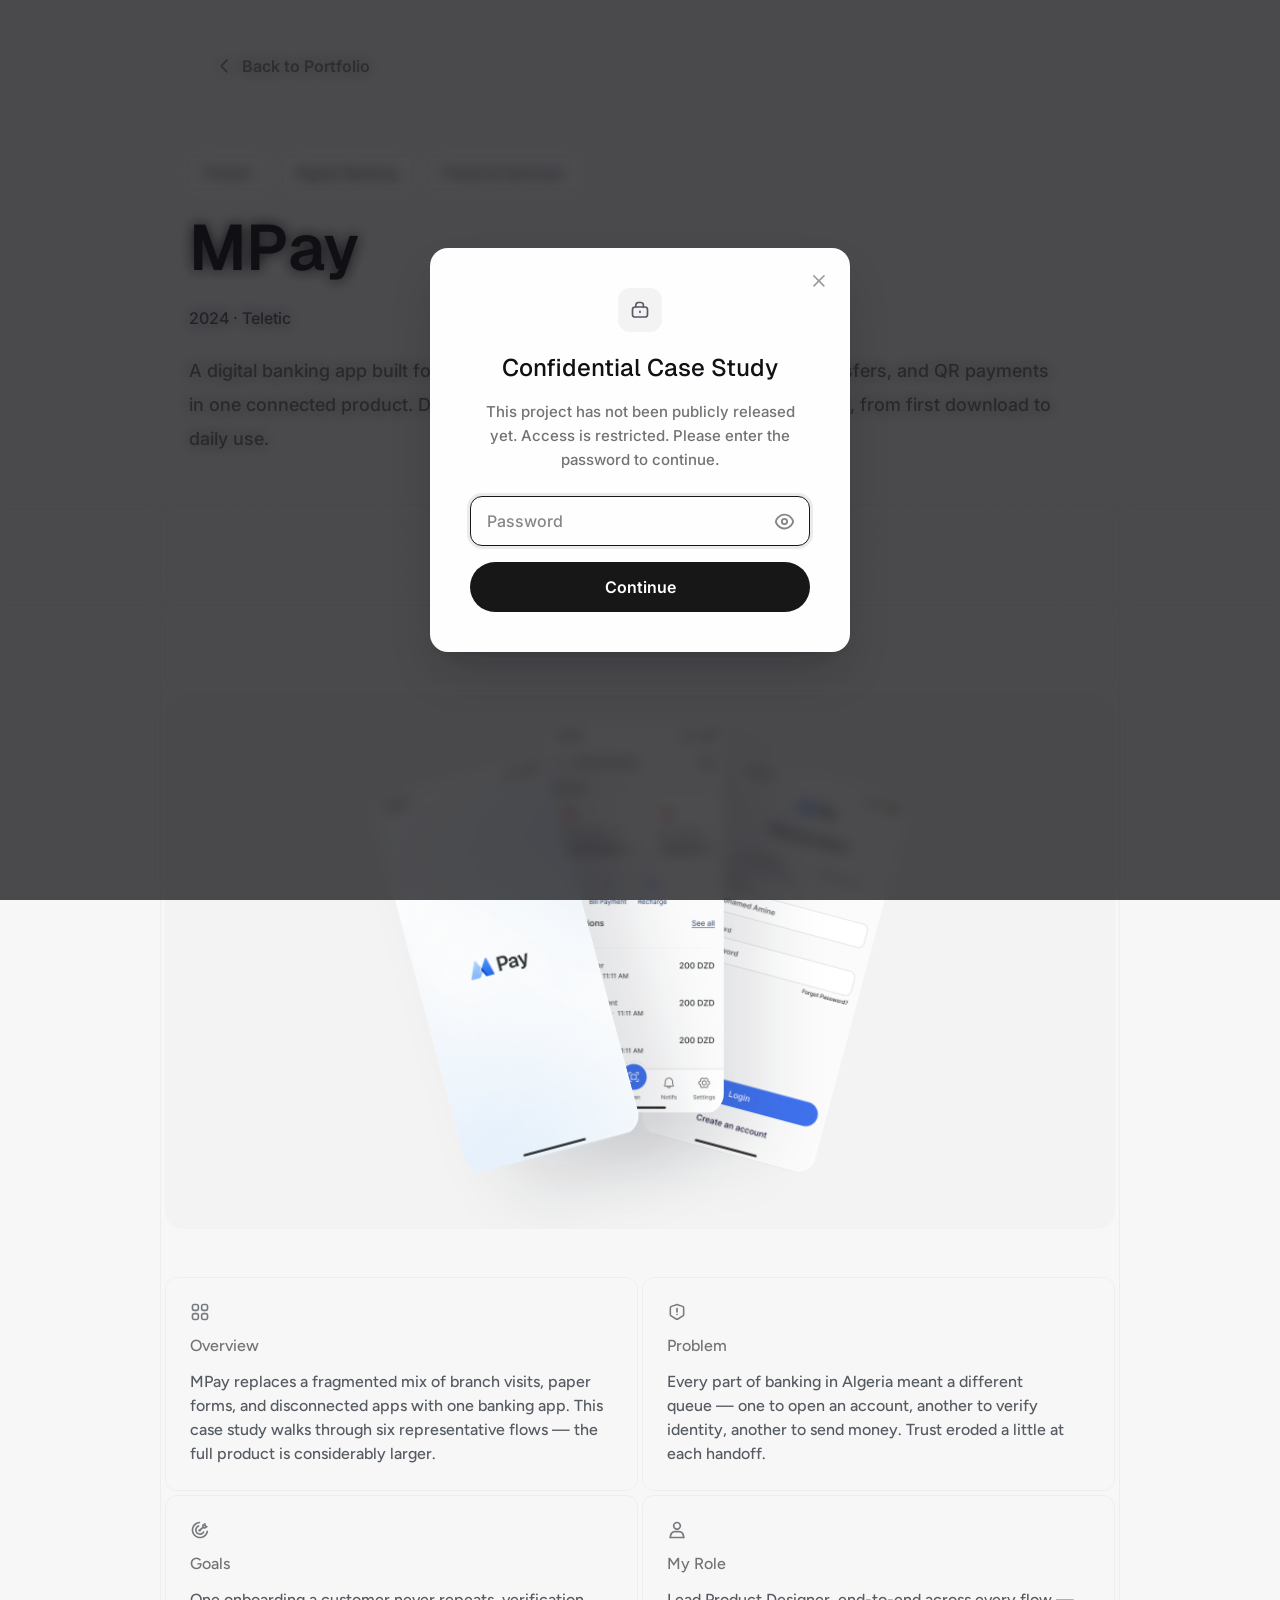
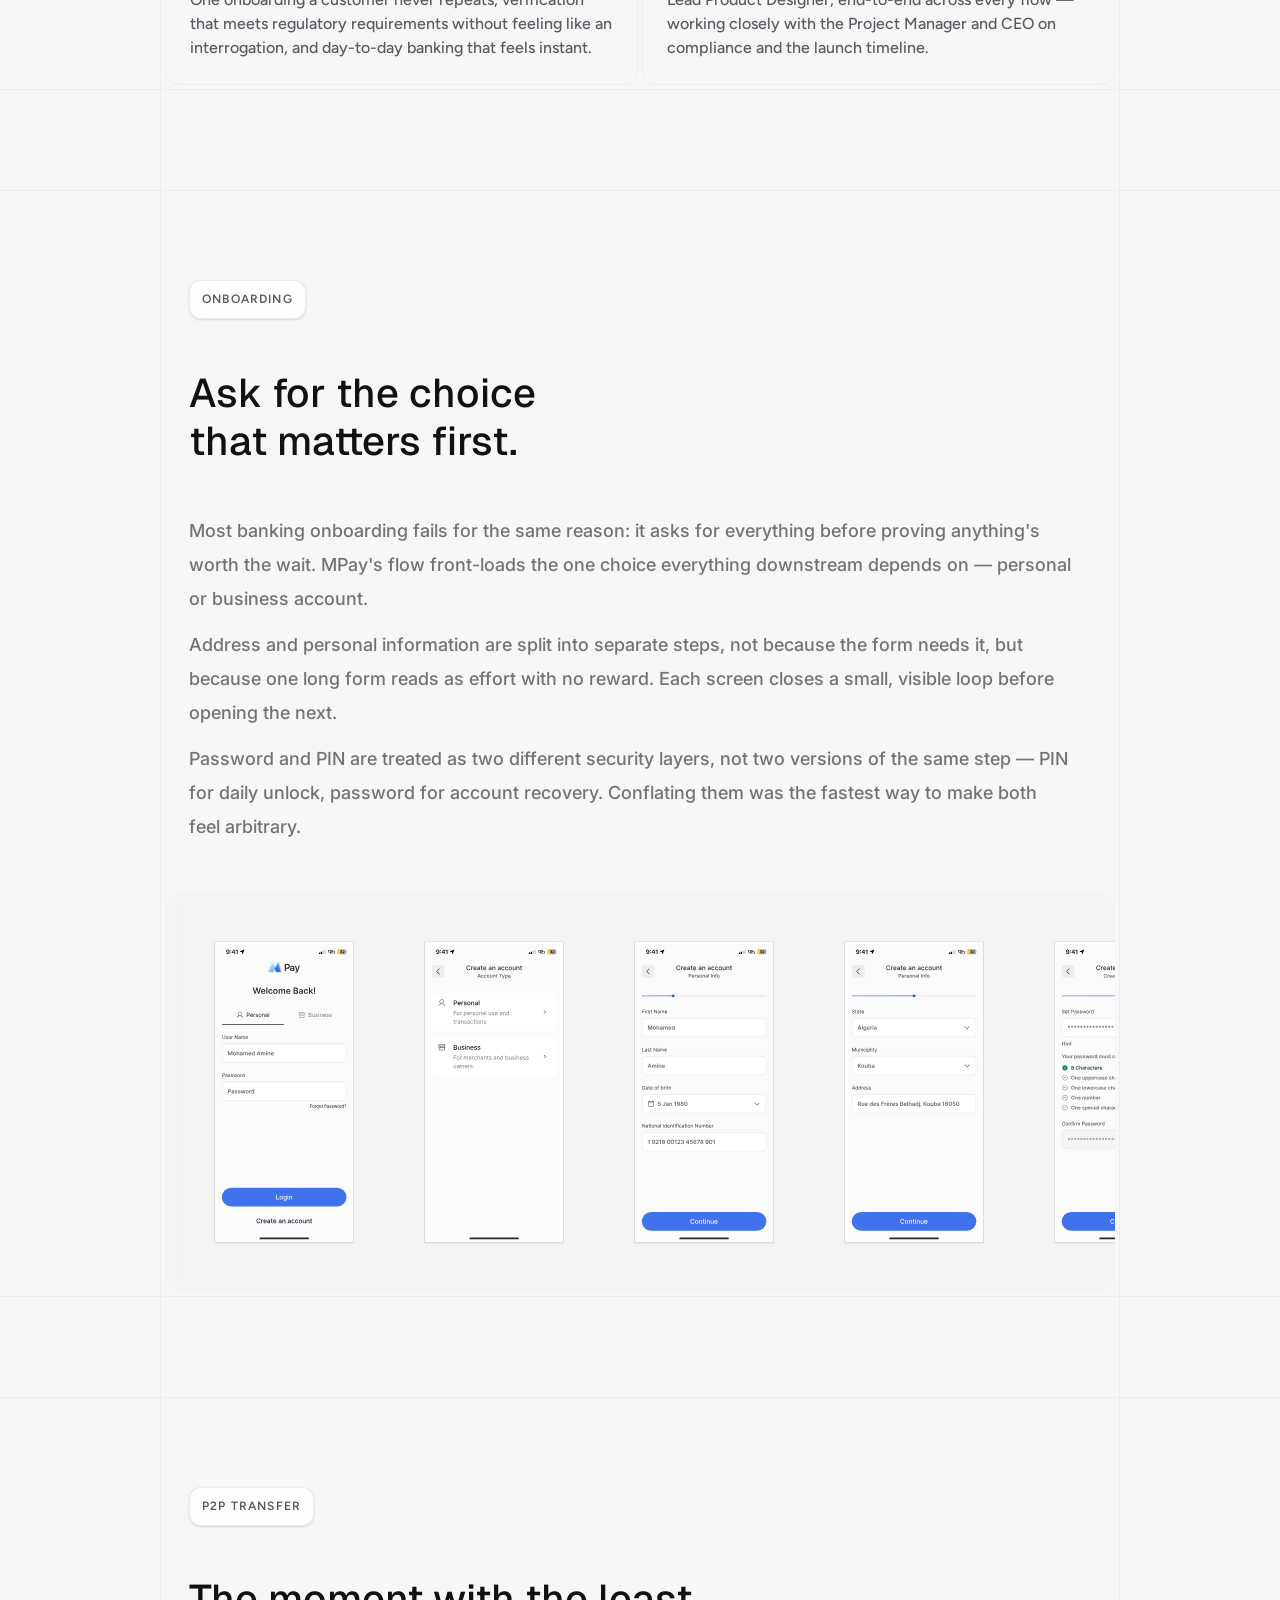
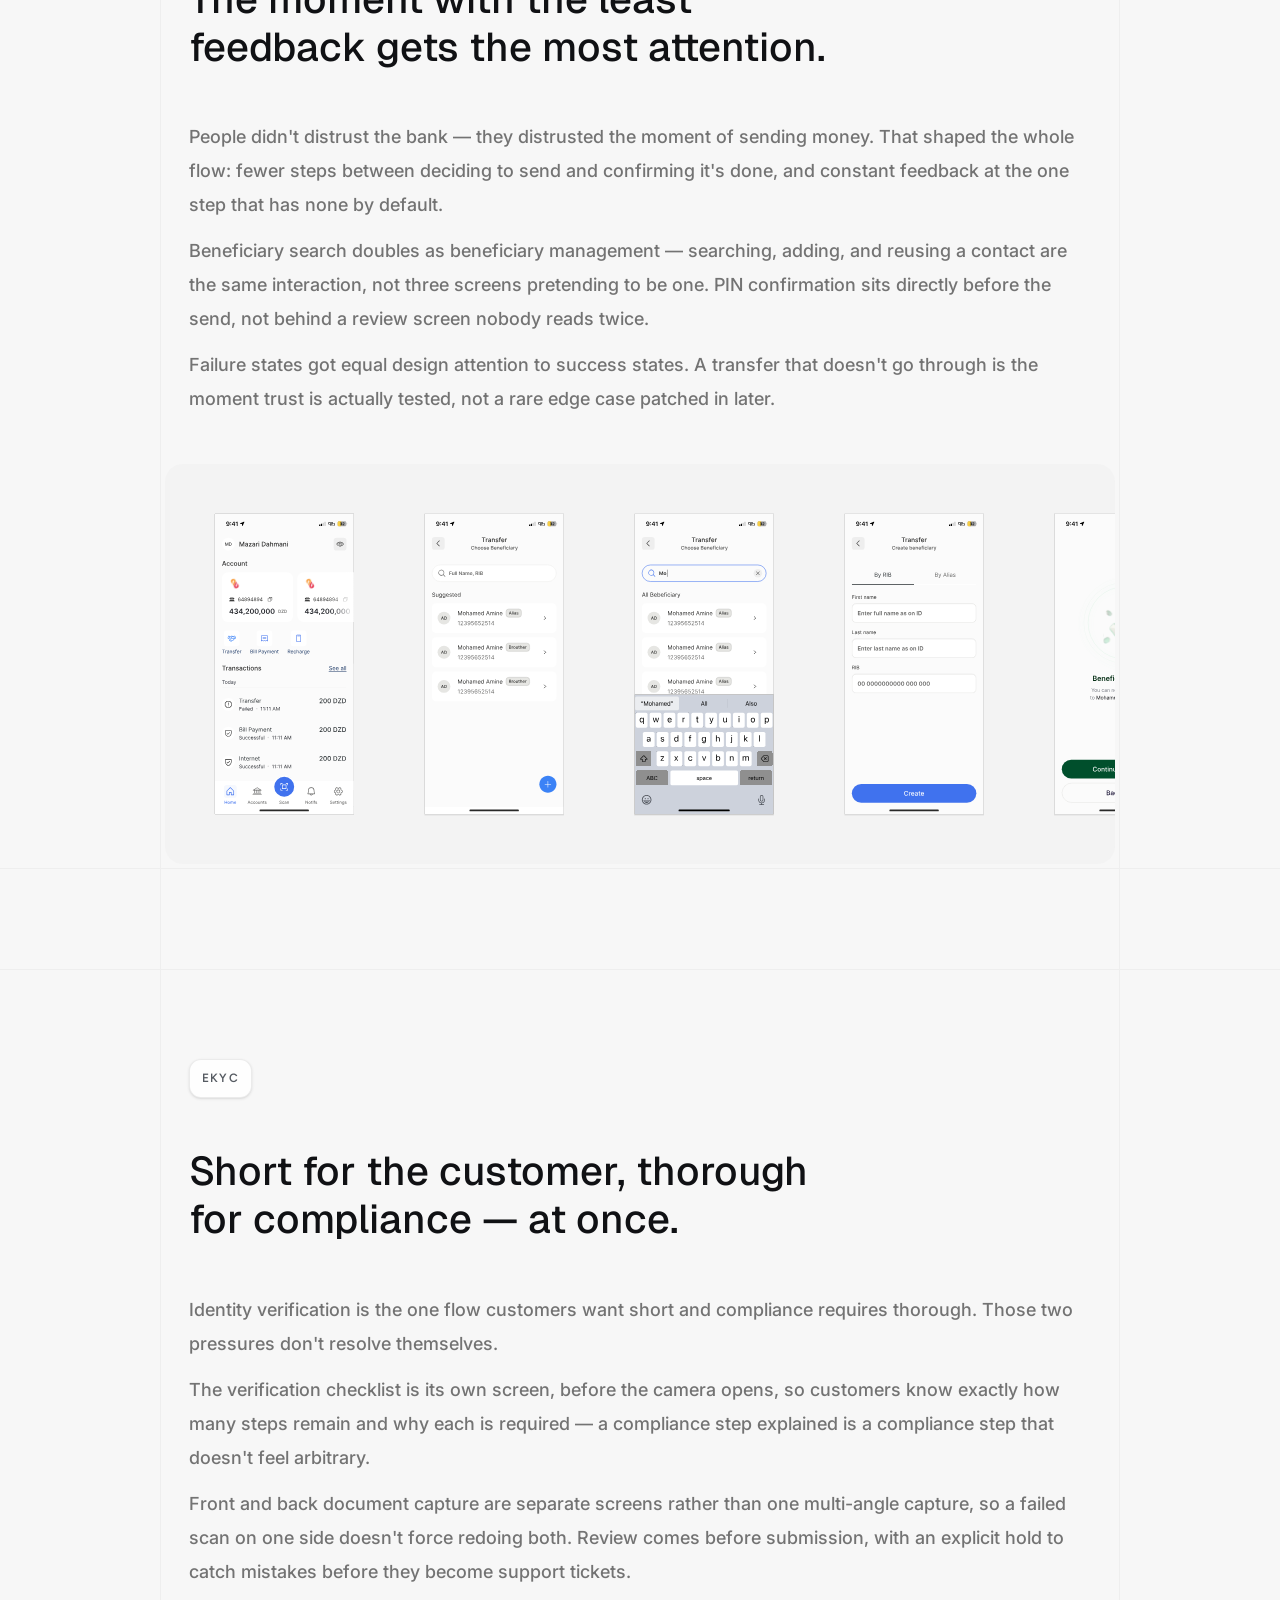
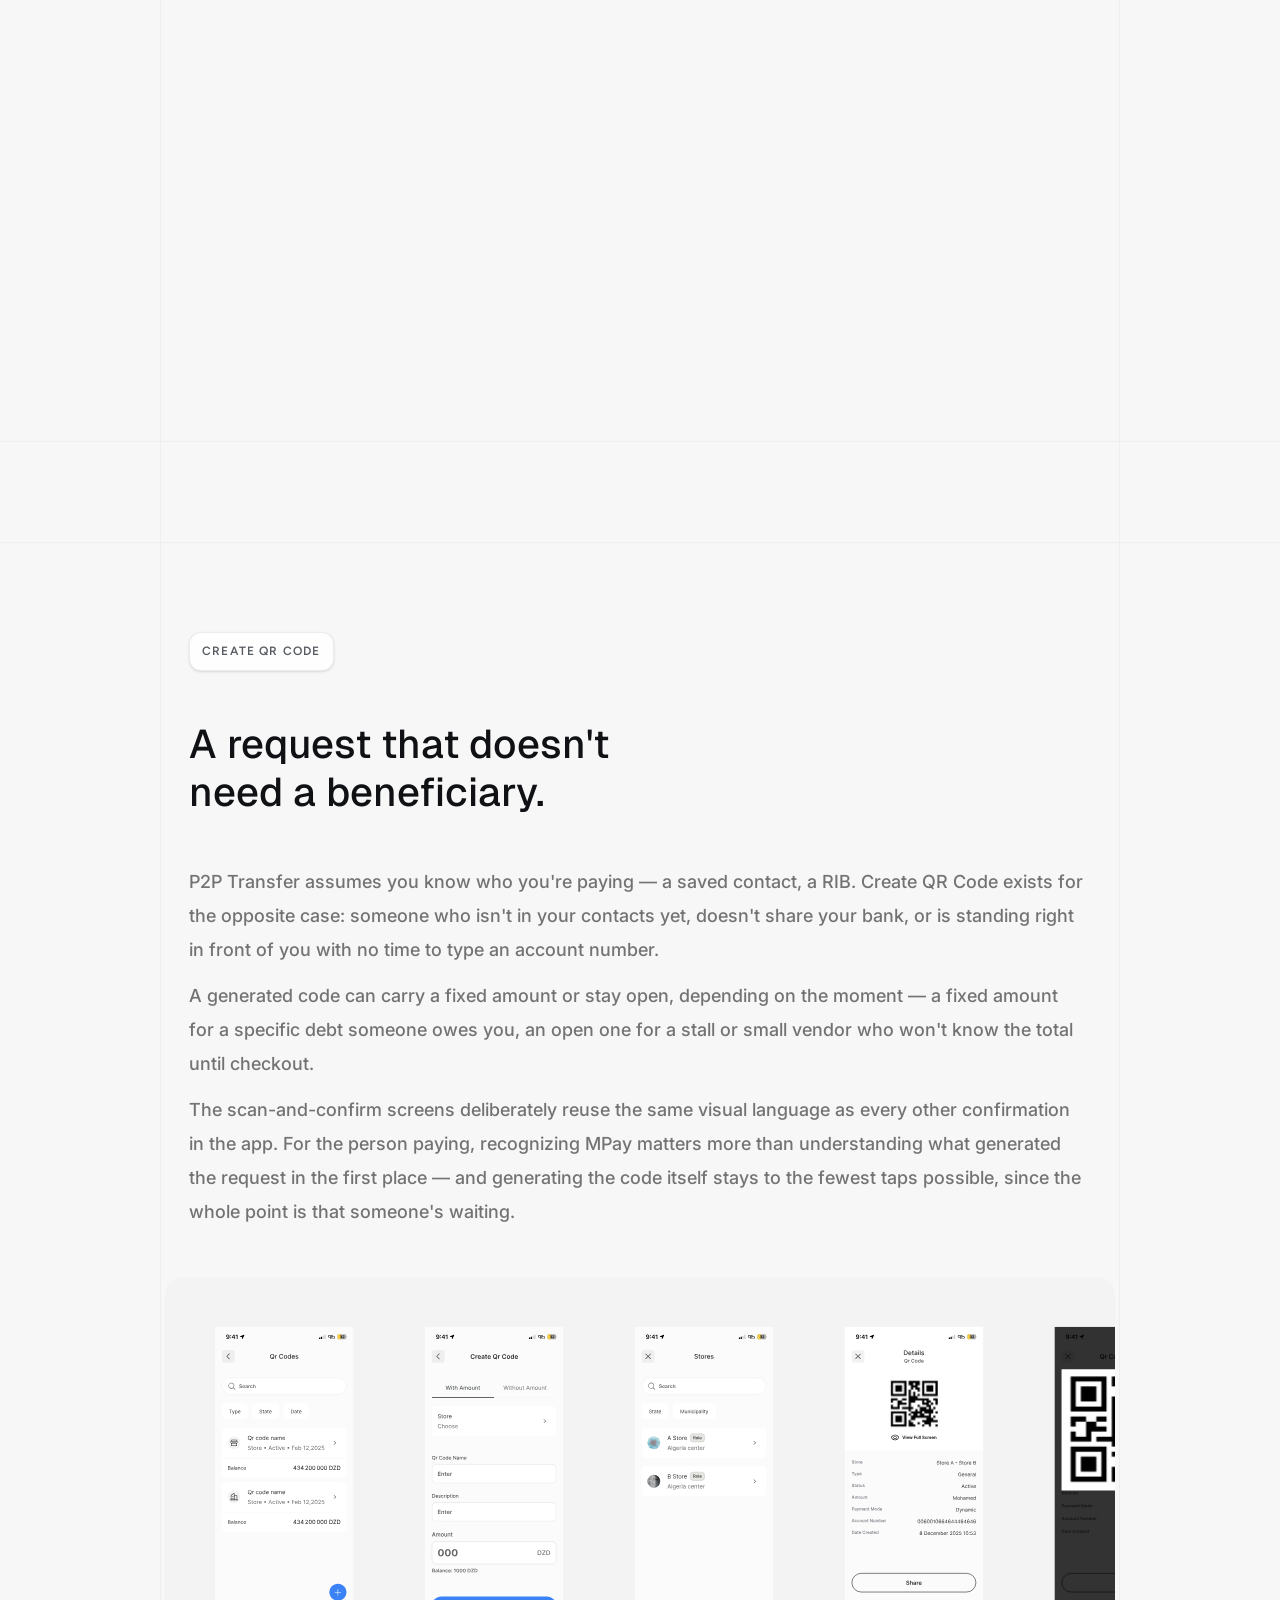
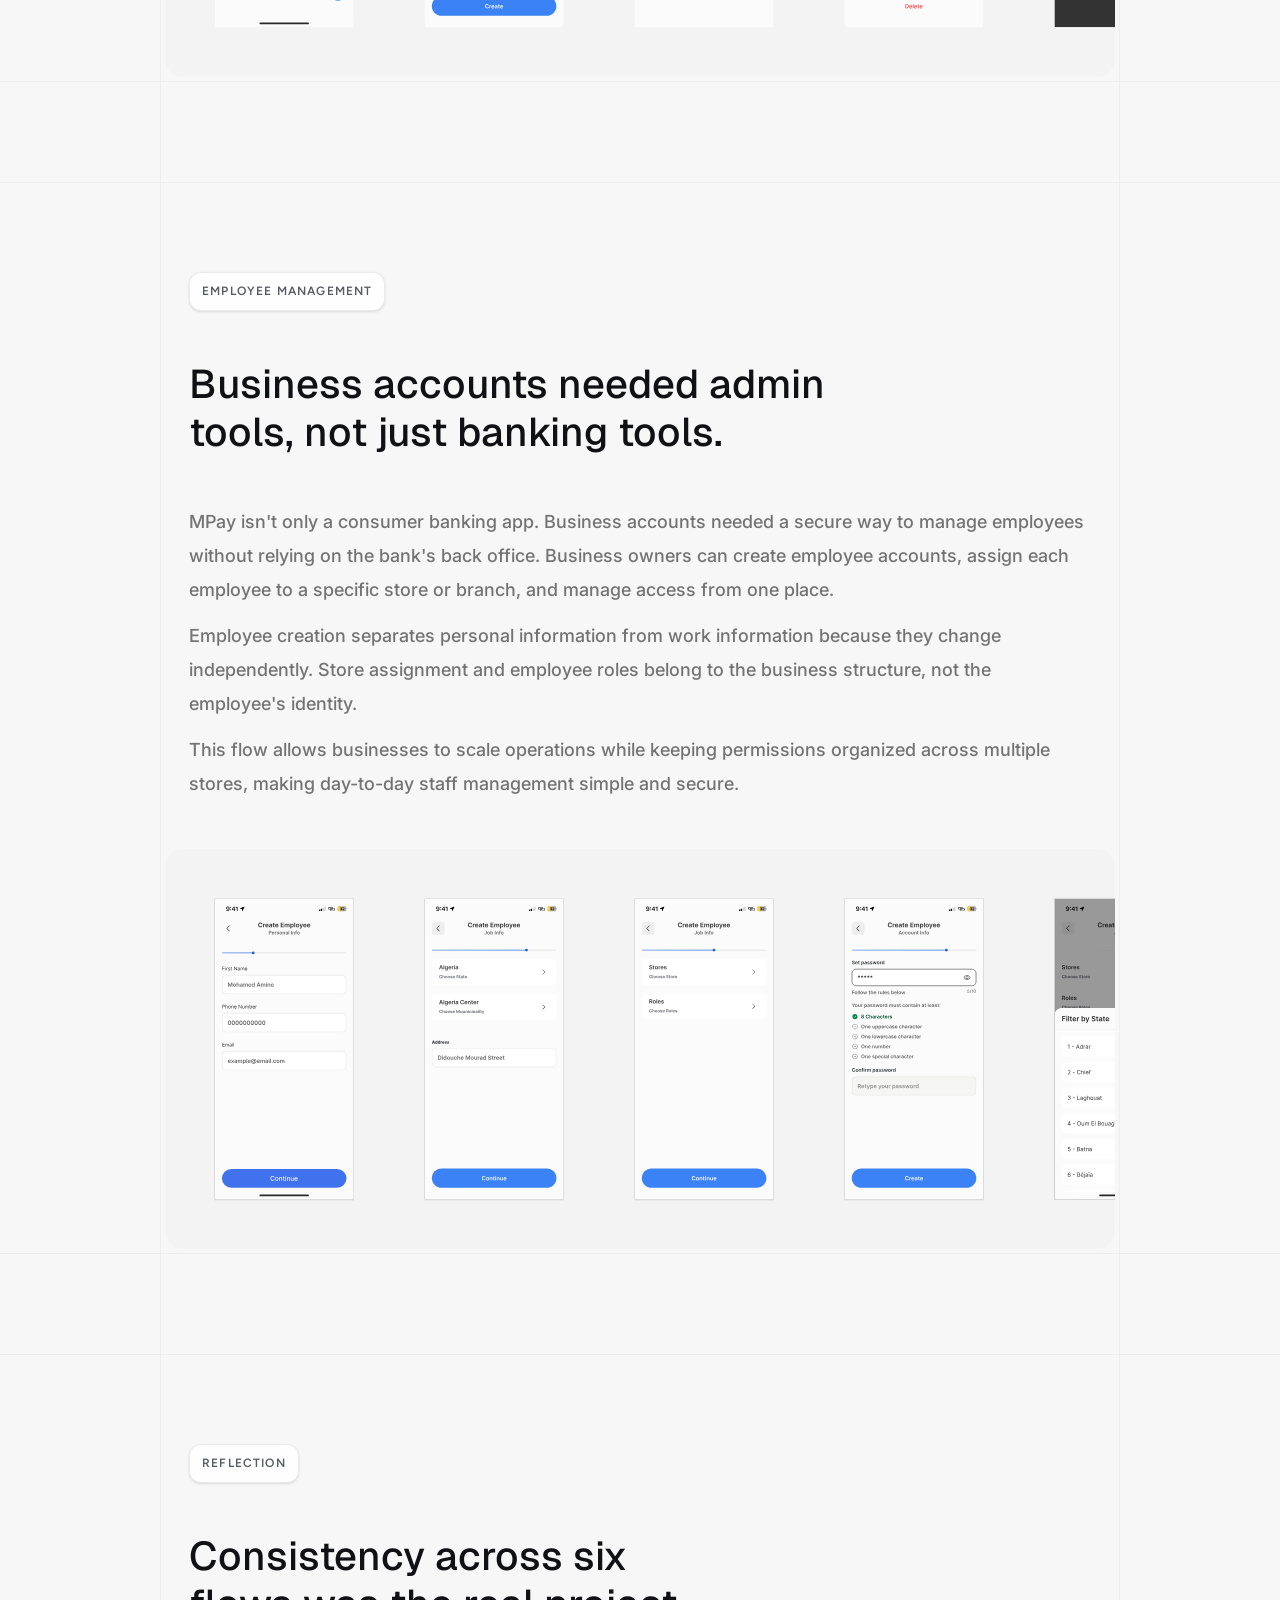
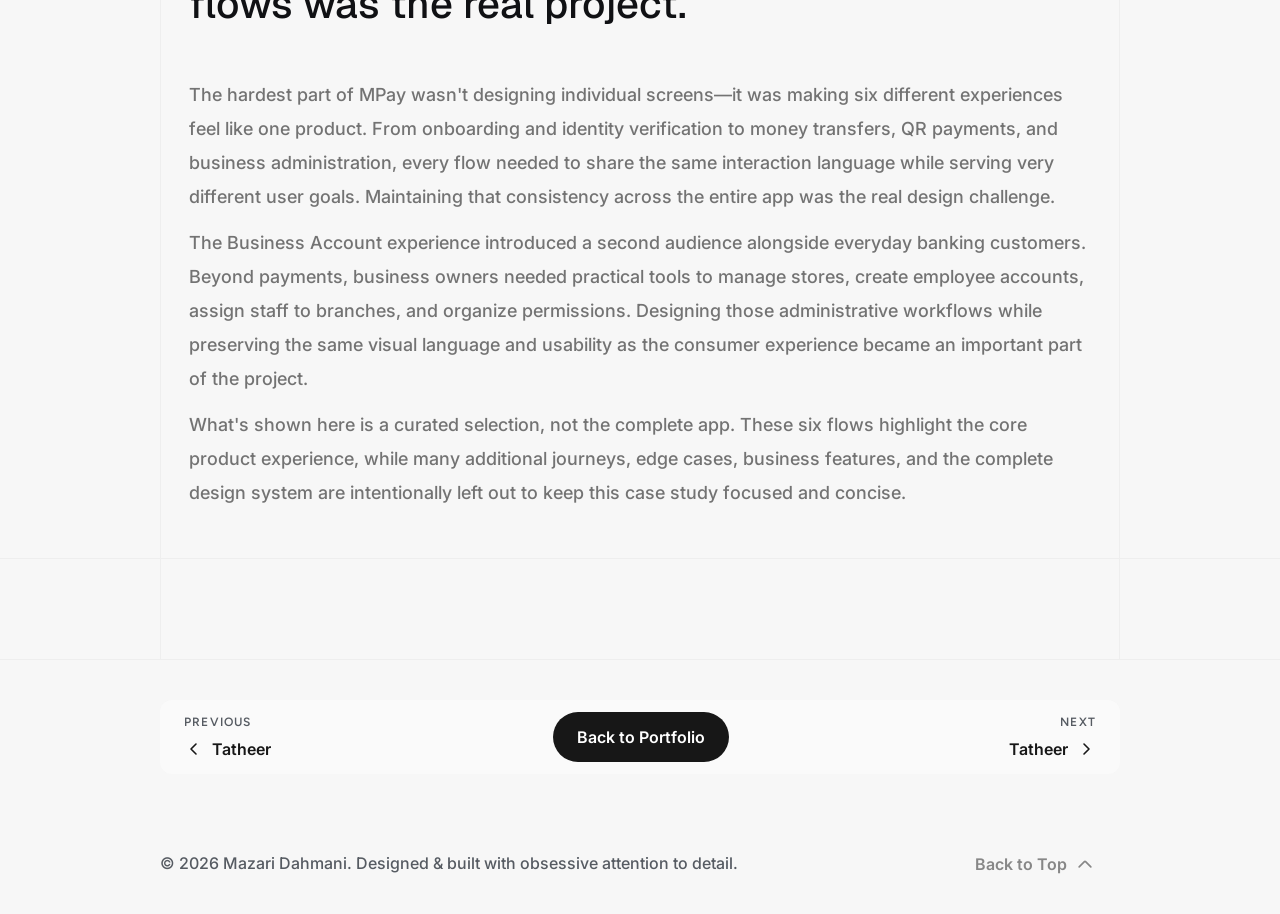
==== commit 14cfdfc7: "Update entire portfolio" ====
--- a/mpay.html
+++ b/mpay.html
@@ -295,10 +295,10 @@
   <div class="cs-gate-backdrop"></div>
   <div class="cs-gate-dialog" role="dialog" aria-modal="true" aria-labelledby="cs-gate-title" aria-describedby="cs-gate-desc">
     <button type="button" class="cs-gate-close" id="cs-gate-close" aria-label="Close">
-      <svg viewBox="0 0 20 20" fill="none"><path d="M5 5l10 10M15 5 5 15" stroke="currentColor" stroke-width="1.6" stroke-linecap="round"/></svg>
+      <svg viewBox="0 0 24 24"><g fill="currentColor" fill-rule="evenodd" clip-rule="evenodd"><path d="M5.293 5.293a1 1 0 0 1 1.414 0L19.435 18.02a1 1 0 0 1-1.414 1.414L5.293 6.707a1 1 0 0 1 0-1.414"/><path d="M19.707 5.293a1 1 0 0 1 0 1.414L6.979 19.435a1 1 0 1 1-1.414-1.414L18.293 5.293a1 1 0 0 1 1.414 0"/></g></svg>
     </button>
     <div class="cs-gate-icon">
-      <svg viewBox="0 0 24 24" fill="none"><rect x="5" y="11" width="14" height="10" rx="2" stroke="currentColor" stroke-width="1.8"/><path d="M8 11V7a4 4 0 0 1 8 0v4" stroke="currentColor" stroke-width="1.8" stroke-linecap="round"/></svg>
+      <svg viewBox="0 0 24 24"><g fill="currentColor" fill-rule="evenodd" clip-rule="evenodd"><path d="M6.143 7.429h11.714A4.143 4.143 0 0 1 22 11.57v5.715a4.143 4.143 0 0 1-4.143 4.143H6.143A4.143 4.143 0 0 1 2 17.286V11.57a4.143 4.143 0 0 1 4.143-4.14Zm0 2A2.14 2.14 0 0 0 4 11.57v5.715c0 1.183.96 2.143 2.143 2.143h11.714c1.184 0 2.143-.96 2.143-2.143V11.57c0-1.183-.96-2.142-2.143-2.142z"/><path d="M8.13 2.543C9.139 2.088 10.22 2 11.163 2h1c.737 0 1.53.067 2.311.31c.778.241 1.529.584 2.001 1.345c.438.706.525 1.603.525 2.618V9h-2V6.273c0-.993-.109-1.378-.224-1.563c-.08-.13-.241-.287-.895-.49c-.52-.162-1.094-.22-1.718-.22h-1c-.846 0-1.588.086-2.21.366c-.375.17-.565.33-.689.531C8.131 5.115 8 5.506 8 6.273V9H6V6.273c0-.97.161-1.771.559-2.42c.408-.666.988-1.047 1.571-1.31m3.834 10.1a1 1 0 0 1 1 1v1.214a1 1 0 1 1-2 0v-1.214a1 1 0 0 1 1-1"/></g></svg>
     </div>
     <h2 class="cs-gate-title" id="cs-gate-title">Confidential Case Study</h2>
     <p class="cs-gate-desc" id="cs-gate-desc">This project has not been publicly released yet. Access is restricted. Please enter the password to continue.</p>
@@ -306,8 +306,7 @@
       <div class="cs-gate-field" id="cs-gate-field">
         <input type="password" class="cs-gate-input" id="cs-gate-input" placeholder="Password" autocomplete="off" aria-label="Password" data-lpignore="true" data-1p-ignore="true" data-bwignore="true" data-form-type="other">
         <button type="button" class="cs-gate-toggle" id="cs-gate-toggle" aria-label="Show password" aria-pressed="false">
-          <svg class="cs-gate-eye" viewBox="0 0 20 20" fill="none"><path d="M1.5 10S4.5 4 10 4s8.5 6 8.5 6-3 6-8.5 6-8.5-6-8.5-6Z" stroke="currentColor" stroke-width="1.6" stroke-linejoin="round"/><circle cx="10" cy="10" r="2.5" stroke="currentColor" stroke-width="1.6"/></svg>
-          <svg class="cs-gate-eye-off" viewBox="0 0 20 20" fill="none"><path d="M1.5 10S4.5 4 10 4s8.5 6 8.5 6-3 6-8.5 6-8.5-6-8.5-6Z" stroke="currentColor" stroke-width="1.6" stroke-linejoin="round"/><circle cx="10" cy="10" r="2.5" stroke="currentColor" stroke-width="1.6"/><path d="M3 3l14 14" stroke="currentColor" stroke-width="1.6" stroke-linecap="round"/></svg>
+          <svg class="cs-gate-eye-icon" id="cs-gate-eye-icon" viewBox="0 0 24 24"><path fill="currentColor" fill-rule="evenodd" clip-rule="evenodd" d="M12.153 3.802c3.734.067 7.309 2.237 9.228 6.14a4.79 4.79 0 0 1 0 4.217c-1.92 3.902-5.494 6.072-9.228 6.14c-3.75.067-7.427-1.99-9.532-6.003a4.84 4.84 0 0 1 0-4.492c2.105-4.013 5.781-6.07 9.532-6.002m-7.761 6.932c3.545-6.759 11.99-6.425 15.195.09c.379.77.379 1.681 0 2.452c-3.205 6.515-11.65 6.849-15.195.09a2.84 2.84 0 0 1 0-2.632"/><path fill="currentColor" fill-rule="evenodd" clip-rule="evenodd" d="M15.7 12.05a3.75 3.75 0 1 1-7.5 0a3.75 3.75 0 0 1 7.5 0m-3.75 1.75a1.75 1.75 0 1 0 0-3.5a1.75 1.75 0 0 0 0 3.5"/></svg>
         </button>
         <p class="cs-gate-error" id="cs-gate-error" role="alert"></p>
       </div>
--- a/styles/cursor.css
+++ b/styles/cursor.css
@@ -35,7 +35,7 @@
     --cy: 50vh;
     transform: translate3d(var(--cx), var(--cy), 0);
     pointer-events: none;
-    z-index: 9999;
+    z-index: 10001;
     will-change: transform;
     transition: opacity 200ms ease-out;
   }
@@ -80,23 +80,6 @@
   body.cursor-hidden .cursor-ring-wrap {
     opacity: 0;
   }
-
-  /* While the password gate is open, the plain system cursor takes
-     over for background content — matching how a real native modal
-     behaves. (The custom cursor's actual hiding now happens at the JS
-     level: cursor.js's suspend() adds the same `cursor-hidden` class
-     already handled above, as a genuine suspend rather than a second,
-     separate CSS override doing the same job.) Scoped to `main`
-     specifically (background content only) — .cs-gate is a sibling of
-     main, not nested inside it, so this never touches the gate's own
-     buttons, which keep their explicit pointer cursor. */
-  body.cs-gate-locked.has-custom-cursor main,
-  body.cs-gate-locked.has-custom-cursor main a,
-  body.cs-gate-locked.has-custom-cursor main button,
-  body.cs-gate-locked.has-custom-cursor main input,
-  body.cs-gate-locked.has-custom-cursor main textarea {
-    cursor: auto;
-  }
 }
 
 /* Anywhere the conditions above aren't met, the custom cursor never even
--- a/styles/gate.css
+++ b/styles/gate.css
@@ -7,30 +7,23 @@
    reused from the site's own tokens; nothing new was introduced.
    ========================================================================== */
 
-.cs-gate {
+/* Purely structural — holds the [hidden] toggle and is-open/is-closing
+   state classes JS uses, nothing else. No position, z-index, or
+   display of its own: the backdrop and dialog below each handle their
+   own fixed positioning directly, so there's exactly one flat layer
+   between the case study and the dialog, not an extra wrapping
+   stacking context. */
+.cs-gate[hidden] {
+  display: none;
+}
+
+.cs-gate-backdrop {
   position: fixed;
   inset: 0;
   z-index: 10000;
-  display: flex;
-  align-items: center;
-  justify-content: center;
-  padding: 24px;
-}
-/* The class above sets its own display, which — per normal CSS cascade
-   rules — outranks the [hidden] attribute's UA-stylesheet default of
-   display:none, regardless of hidden being an attribute rather than a
-   class. Without this, the gate stays interaction-blocking even after
-   JS marks it hidden. Real bug, caught via testing, not theoretical. */
-.cs-gate[hidden] {
-  display: none;
-}
-
-.cs-gate-backdrop {
-  position: absolute;
-  inset: 0;
-  background: rgba(16, 17, 20, 0.35);
-  backdrop-filter: blur(20px);
-  -webkit-backdrop-filter: blur(20px);
+  background: rgba(16, 17, 20, 0.75);
+  backdrop-filter: blur(7px);
+  -webkit-backdrop-filter: blur(7px);
   opacity: 0;
   /* Only opacity transitions — the blur radius itself stays constant
      at all times. Animating backdrop-filter directly is what caused
@@ -41,12 +34,23 @@
      already fully blurred underneath is the standard, artifact-free
      approach. */
   transition: opacity 350ms ease-out;
+  /* Gives the expensive blur its own stable compositor layer, so it
+     doesn't get re-flattened/re-composited on every frame the cursor
+     (or anything else) updates nearby — backdrop-filter is one of the
+     most GPU-expensive CSS effects, and isolating it like this is what
+     keeps other animations on the page, like the cursor's own easing
+     loop, running at full speed alongside it. */
+  will-change: opacity;
 }
 .cs-gate.is-open .cs-gate-backdrop { opacity: 1; }
+.cs-gate.is-closing .cs-gate-backdrop { opacity: 0; }
 
 .cs-gate-dialog {
-  position: relative;
-  width: 100%;
+  position: fixed;
+  top: 50%;
+  left: 50%;
+  z-index: 10000;
+  width: calc(100% - 48px);
   max-width: 420px;
   background: var(--card-bg);
   border-radius: var(--r-lg);
@@ -58,15 +62,11 @@
   text-align: center;
   gap: 16px;
   opacity: 0;
-  transform: scale(0.96) translateY(8px);
+  transform: translate(-50%, -50%) scale(0.96) translateY(8px);
   transition: opacity 350ms cubic-bezier(0.16, 1, 0.3, 1), transform 350ms cubic-bezier(0.16, 1, 0.3, 1);
 }
-.cs-gate.is-open .cs-gate-dialog { opacity: 1; transform: scale(1) translateY(0); }
-
-/* Closing state — smoothly fades everything out on success rather than
-   snapping away */
-.cs-gate.is-closing .cs-gate-backdrop { opacity: 0; }
-.cs-gate.is-closing .cs-gate-dialog { opacity: 0; transform: scale(0.98) translateY(-4px); }
+.cs-gate.is-open .cs-gate-dialog { opacity: 1; transform: translate(-50%, -50%) scale(1) translateY(0); }
+.cs-gate.is-closing .cs-gate-dialog { opacity: 0; transform: translate(-50%, -50%) scale(0.98) translateY(-4px); }
 
 .cs-gate-icon {
   width: 44px;
@@ -156,16 +156,15 @@
   margin-top: 2px;
 }
 
-.cs-gate-submit { width: 100%; margin-top: 4px; cursor: pointer; }
-.cs-gate-submit:disabled { cursor: default; }
+.cs-gate-submit { width: 100%; margin-top: 4px; }
 
 /* Shake feedback on an incorrect attempt — small amplitude, quick, a
    handful of oscillations rather than a cartoonish wide shake */
 @keyframes cs-gate-shake {
-  10%, 90% { transform: translateX(-1px); }
-  20%, 80% { transform: translateX(2px); }
-  30%, 50%, 70% { transform: translateX(-4px); }
-  40%, 60% { transform: translateX(4px); }
+  10%, 90% { transform: translate(-50%, -50%) translateX(-1px); }
+  20%, 80% { transform: translate(-50%, -50%) translateX(2px); }
+  30%, 50%, 70% { transform: translate(-50%, -50%) translateX(-4px); }
+  40%, 60% { transform: translate(-50%, -50%) translateX(4px); }
 }
 .cs-gate-dialog.is-shaking { animation: cs-gate-shake 420ms ease-in-out; }
 
@@ -179,34 +178,24 @@
 
 .cs-gate-close {
   position: absolute;
-  top: 16px;
-  right: 16px;
-  width: 32px;
-  height: 32px;
+  top: 12px;
+  right: 12px;
+  width: 40px;
+  height: 40px;
   border-radius: var(--r-sm);
-  border: 1px solid transparent;
+  border: none;
   background: transparent;
   display: flex;
   align-items: center;
   justify-content: center;
   color: var(--ink-450);
-  transition: background-color 220ms ease-out, color 220ms ease-out, border-color 220ms ease-out;
-}
-/* The site-wide custom-cursor rule sets cursor:none on every button
-   (needed so the custom cursor dot/ring can take over elsewhere); the
-   gate is hidden while itself is open regardless, so its own buttons
-   need their real pointer cursor back — this specifically outranks
-   that rule rather than fighting it via !important. */
-body.has-custom-cursor .cs-gate-close,
-body.has-custom-cursor .cs-gate-toggle,
-body.has-custom-cursor .cs-gate-submit {
-  cursor: pointer;
-}
-.cs-gate-close svg { width: 16px; height: 16px; }
+  opacity: 0.85;
+  transition: opacity 220ms ease-out, color 220ms ease-out;
+}
+.cs-gate-close svg { width: 19px; height: 19px; }
 .cs-gate-close:hover,
 .cs-gate-close:focus-visible {
-  background: var(--surface-media);
-  border-color: var(--line-tag);
+  opacity: 1;
   color: var(--ink-900);
 }
 
@@ -217,25 +206,22 @@
   transform: translateY(-50%);
   width: 28px;
   height: 28px;
-  border-radius: var(--r-sm);
   background: transparent;
+  border: none;
   display: flex;
   align-items: center;
   justify-content: center;
   color: var(--ink-450);
-  cursor: pointer;
-  transition: color 220ms ease-out, background-color 220ms ease-out;
-}
-.cs-gate-toggle svg { width: 18px; height: 18px; }
-.cs-gate-toggle .cs-gate-eye-off { display: none; }
-.cs-gate-toggle.is-visible .cs-gate-eye { display: none; }
-.cs-gate-toggle.is-visible .cs-gate-eye-off { display: block; }
+  transition: color 220ms ease-out;
+}
+.cs-gate-toggle svg { width: 23px; height: 23px; max-width: none; flex-shrink: 0; }
 .cs-gate-toggle:hover,
-.cs-gate-toggle:focus-visible { color: var(--ink-900); background: var(--line-tag); }
+.cs-gate-toggle:focus-visible { color: var(--ink-900); }
 .cs-gate-input { padding-right: 44px; }
 
 @media (prefers-reduced-motion: reduce) {
-  .cs-gate-backdrop, .cs-gate-dialog { transition: opacity 150ms linear !important; transform: none !important; }
+  .cs-gate-backdrop { transition: opacity 150ms linear !important; }
+  .cs-gate-dialog { transition: opacity 150ms linear !important; transform: translate(-50%, -50%) !important; }
   .cs-gate-dialog.is-shaking { animation: none; }
 }
 
